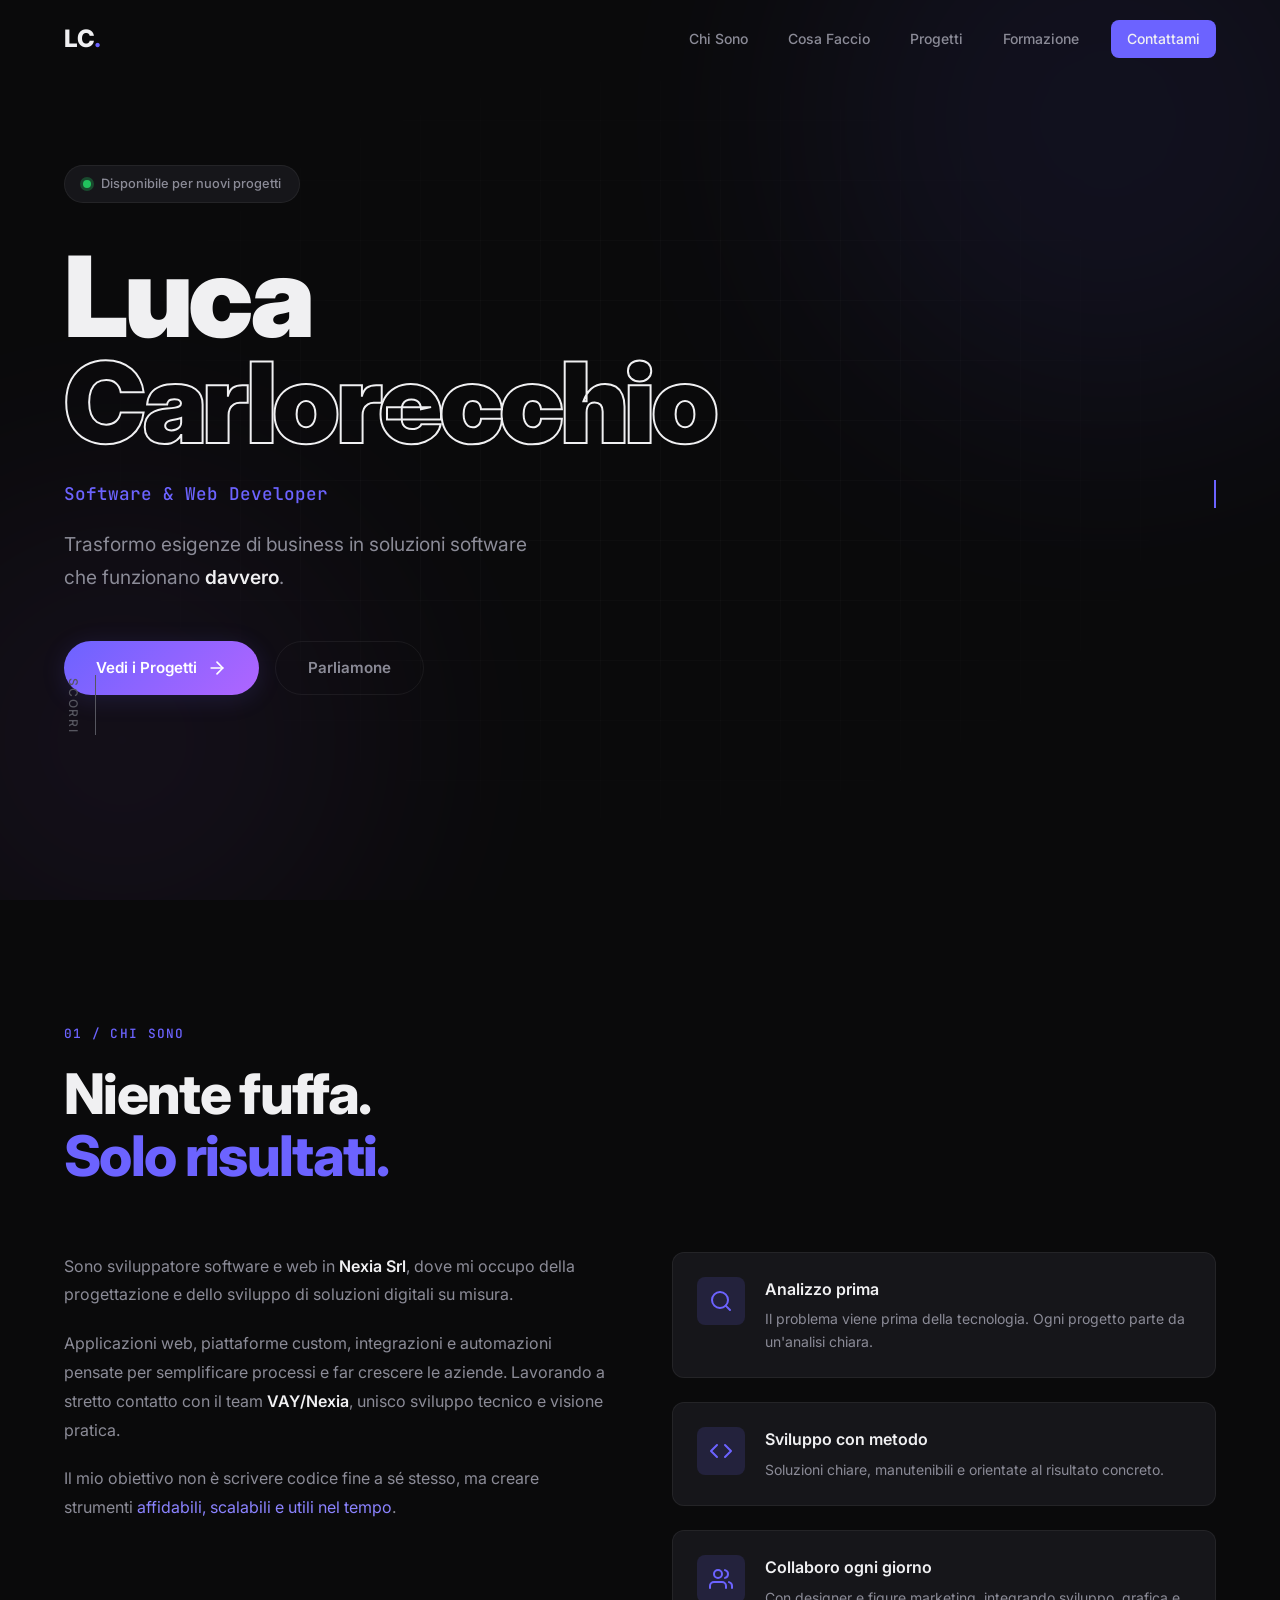
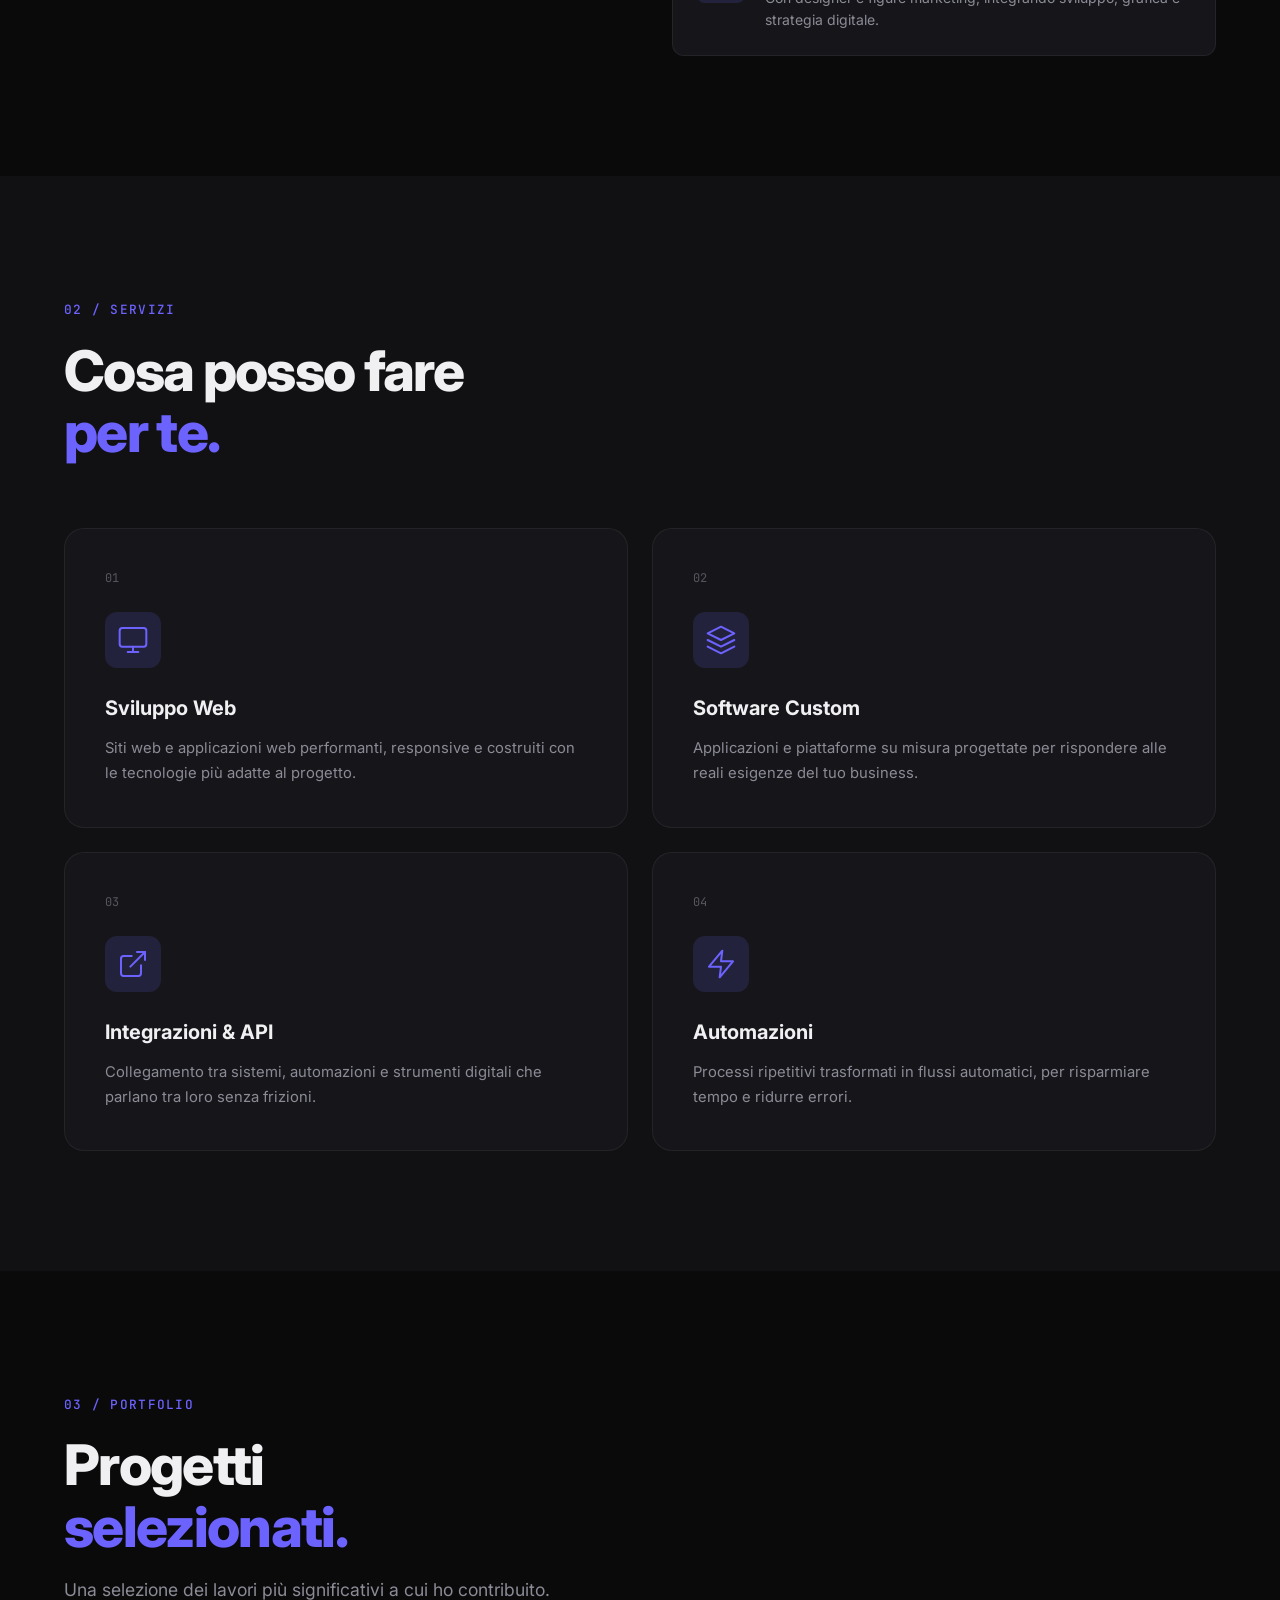
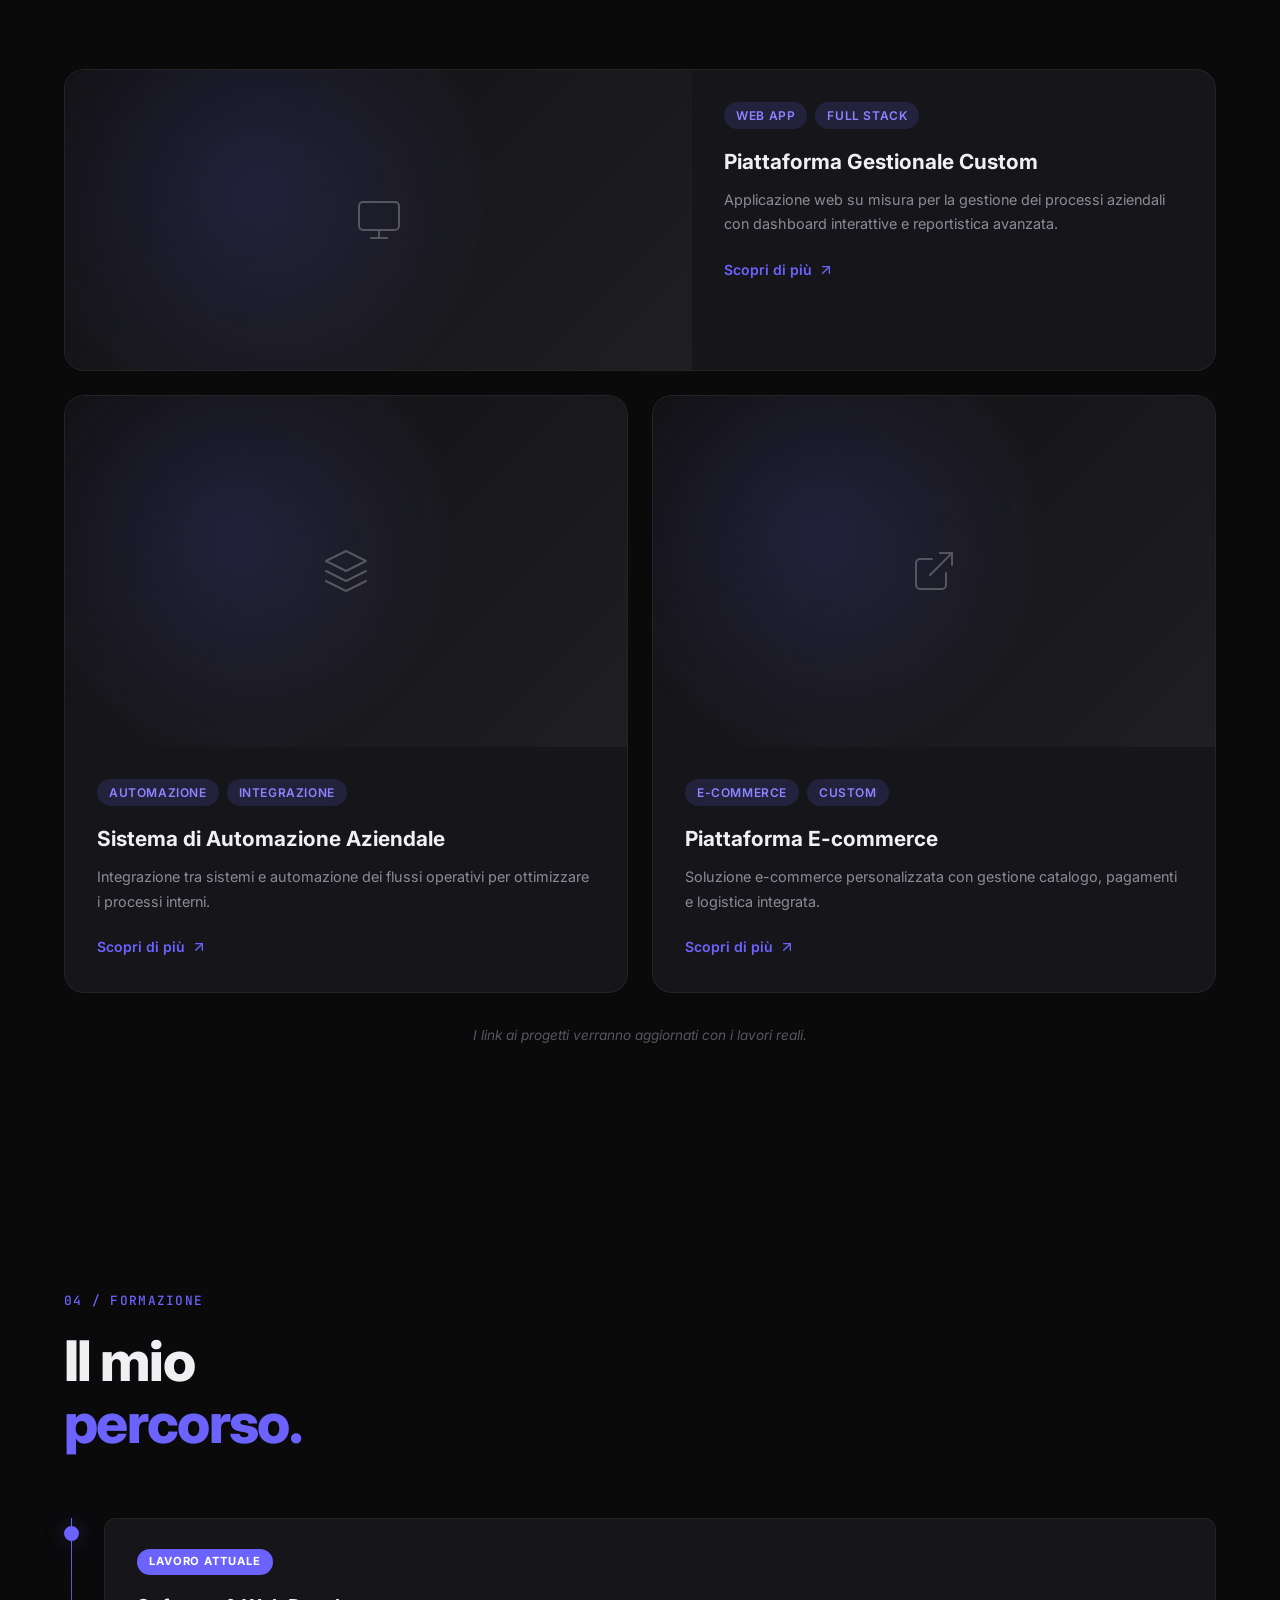
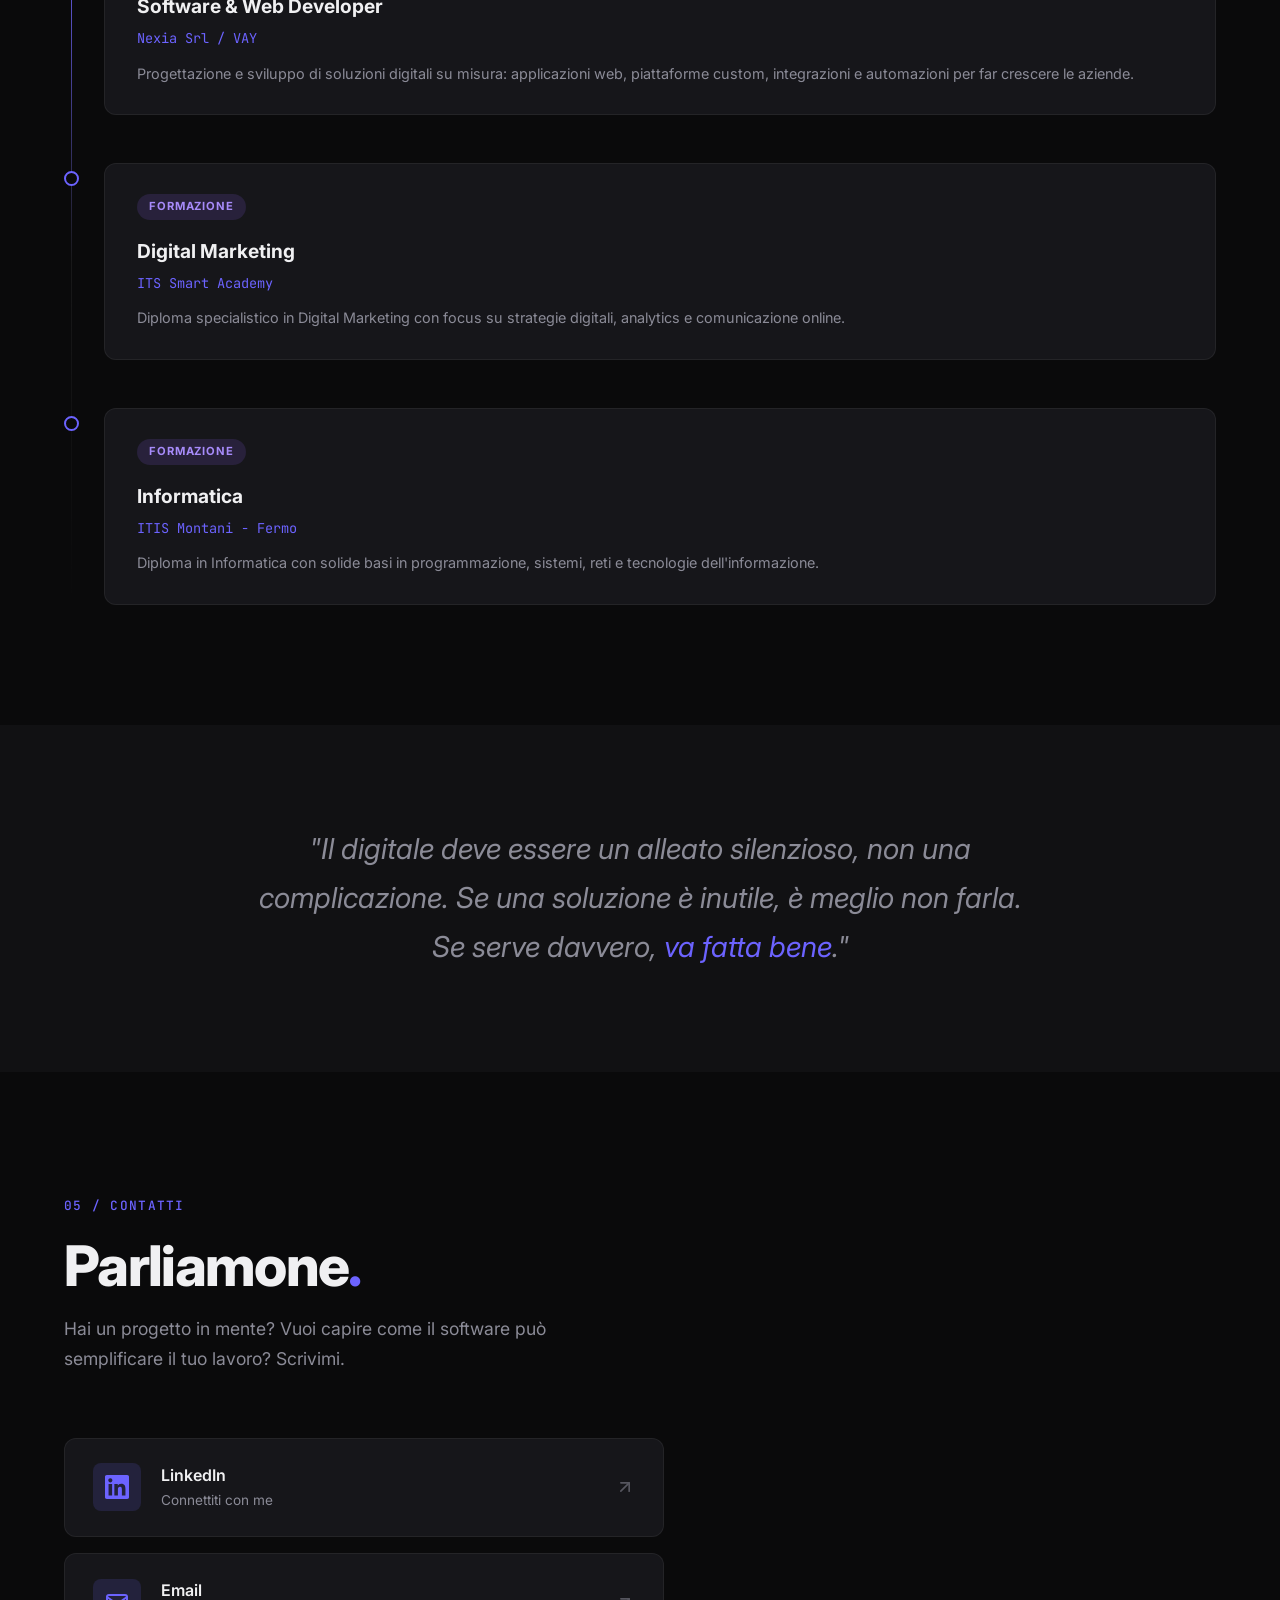
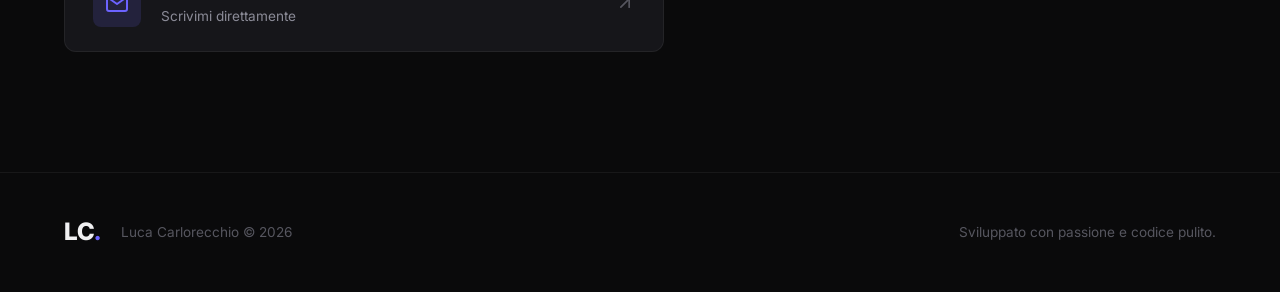
==== index.html @ b10297db "feat: create portfolio website for Luca Carlorecchio Modern dark theme portfolio with hero, about, s" ====
<!DOCTYPE html>
<html lang="it">
<head>
    <meta charset="UTF-8">
    <meta name="viewport" content="width=device-width, initial-scale=1.0">
    <title>Luca Carlorecchio | Software & Web Developer</title>
    <meta name="description" content="Luca Carlorecchio - Sviluppatore Software e Web. Trasformo esigenze di business in soluzioni software che funzionano davvero.">
    <link rel="preconnect" href="https://fonts.googleapis.com">
    <link rel="preconnect" href="https://fonts.gstatic.com" crossorigin>
    <link href="https://fonts.googleapis.com/css2?family=Inter:wght@300;400;500;600;700;800;900&family=JetBrains+Mono:wght@400;500;600&display=swap" rel="stylesheet">
    <link rel="stylesheet" href="style.css">
</head>
<body>
    <!-- Navigation -->
    <nav class="nav" id="nav">
        <div class="nav-container">
            <a href="#hero" class="nav-logo">LC<span class="accent">.</span></a>
            <button class="nav-toggle" id="navToggle" aria-label="Toggle menu">
                <span></span>
                <span></span>
                <span></span>
            </button>
            <ul class="nav-menu" id="navMenu">
                <li><a href="#about" class="nav-link">Chi Sono</a></li>
                <li><a href="#services" class="nav-link">Cosa Faccio</a></li>
                <li><a href="#projects" class="nav-link">Progetti</a></li>
                <li><a href="#education" class="nav-link">Formazione</a></li>
                <li><a href="#contact" class="nav-link nav-link--cta">Contattami</a></li>
            </ul>
        </div>
    </nav>

    <!-- Hero Section -->
    <section class="hero" id="hero">
        <div class="hero-bg">
            <div class="hero-grid"></div>
            <div class="hero-glow hero-glow--1"></div>
            <div class="hero-glow hero-glow--2"></div>
        </div>
        <div class="container hero-content">
            <div class="hero-badge" data-animate="fade-up">
                <span class="pulse-dot"></span>
                Disponibile per nuovi progetti
            </div>
            <h1 class="hero-title" data-animate="fade-up" data-delay="100">
                Luca<br>
                <span class="hero-title--outline">Carlorecchio</span>
            </h1>
            <p class="hero-subtitle" data-animate="fade-up" data-delay="200">
                Software & Web Developer
            </p>
            <p class="hero-description" data-animate="fade-up" data-delay="300">
                Trasformo esigenze di business in soluzioni software<br class="hide-mobile"> che funzionano <em>davvero</em>.
            </p>
            <div class="hero-actions" data-animate="fade-up" data-delay="400">
                <a href="#projects" class="btn btn--primary">
                    <span>Vedi i Progetti</span>
                    <svg width="20" height="20" viewBox="0 0 24 24" fill="none" stroke="currentColor" stroke-width="2" stroke-linecap="round" stroke-linejoin="round"><line x1="5" y1="12" x2="19" y2="12"></line><polyline points="12 5 19 12 12 19"></polyline></svg>
                </a>
                <a href="#contact" class="btn btn--ghost">Parliamone</a>
            </div>
            <div class="hero-scroll" data-animate="fade-up" data-delay="600">
                <a href="#about" class="scroll-indicator">
                    <span class="scroll-text">Scorri</span>
                    <div class="scroll-line"></div>
                </a>
            </div>
        </div>
    </section>

    <!-- About Section -->
    <section class="section about" id="about">
        <div class="container">
            <div class="section-header" data-animate="fade-up">
                <span class="section-tag">01 / Chi Sono</span>
                <h2 class="section-title">Niente fuffa.<br><span class="accent">Solo risultati.</span></h2>
            </div>
            <div class="about-grid">
                <div class="about-text" data-animate="fade-up" data-delay="100">
                    <p class="about-lead">
                        Sono sviluppatore software e web in <strong>Nexia Srl</strong>, dove mi occupo della progettazione e dello sviluppo di soluzioni digitali su misura.
                    </p>
                    <p>
                        Applicazioni web, piattaforme custom, integrazioni e automazioni pensate per semplificare processi e far crescere le aziende. Lavorando a stretto contatto con il team <strong>VAY/Nexia</strong>, unisco sviluppo tecnico e visione pratica.
                    </p>
                    <p>
                        Il mio obiettivo non è scrivere codice fine a sé stesso, ma creare strumenti <em>affidabili, scalabili e utili nel tempo</em>.
                    </p>
                </div>
                <div class="about-principles" data-animate="fade-up" data-delay="200">
                    <div class="principle">
                        <div class="principle-icon">
                            <svg width="24" height="24" viewBox="0 0 24 24" fill="none" stroke="currentColor" stroke-width="2" stroke-linecap="round" stroke-linejoin="round"><circle cx="11" cy="11" r="8"></circle><line x1="21" y1="21" x2="16.65" y2="16.65"></line></svg>
                        </div>
                        <div>
                            <h3>Analizzo prima</h3>
                            <p>Il problema viene prima della tecnologia. Ogni progetto parte da un'analisi chiara.</p>
                        </div>
                    </div>
                    <div class="principle">
                        <div class="principle-icon">
                            <svg width="24" height="24" viewBox="0 0 24 24" fill="none" stroke="currentColor" stroke-width="2" stroke-linecap="round" stroke-linejoin="round"><polyline points="16 18 22 12 16 6"></polyline><polyline points="8 6 2 12 8 18"></polyline></svg>
                        </div>
                        <div>
                            <h3>Sviluppo con metodo</h3>
                            <p>Soluzioni chiare, manutenibili e orientate al risultato concreto.</p>
                        </div>
                    </div>
                    <div class="principle">
                        <div class="principle-icon">
                            <svg width="24" height="24" viewBox="0 0 24 24" fill="none" stroke="currentColor" stroke-width="2" stroke-linecap="round" stroke-linejoin="round"><path d="M17 21v-2a4 4 0 0 0-4-4H5a4 4 0 0 0-4 4v2"></path><circle cx="9" cy="7" r="4"></circle><path d="M23 21v-2a4 4 0 0 0-3-3.87"></path><path d="M16 3.13a4 4 0 0 1 0 7.75"></path></svg>
                        </div>
                        <div>
                            <h3>Collaboro ogni giorno</h3>
                            <p>Con designer e figure marketing, integrando sviluppo, grafica e strategia digitale.</p>
                        </div>
                    </div>
                </div>
            </div>
        </div>
    </section>

    <!-- Services Section -->
    <section class="section services" id="services">
        <div class="container">
            <div class="section-header" data-animate="fade-up">
                <span class="section-tag">02 / Servizi</span>
                <h2 class="section-title">Cosa posso fare<br><span class="accent">per te.</span></h2>
            </div>
            <div class="services-grid">
                <div class="service-card" data-animate="fade-up" data-delay="0">
                    <div class="service-number">01</div>
                    <div class="service-icon">
                        <svg width="32" height="32" viewBox="0 0 24 24" fill="none" stroke="currentColor" stroke-width="1.5" stroke-linecap="round" stroke-linejoin="round"><rect x="2" y="3" width="20" height="14" rx="2" ry="2"></rect><line x1="8" y1="21" x2="16" y2="21"></line><line x1="12" y1="17" x2="12" y2="21"></line></svg>
                    </div>
                    <h3>Sviluppo Web</h3>
                    <p>Siti web e applicazioni web performanti, responsive e costruiti con le tecnologie più adatte al progetto.</p>
                </div>
                <div class="service-card" data-animate="fade-up" data-delay="100">
                    <div class="service-number">02</div>
                    <div class="service-icon">
                        <svg width="32" height="32" viewBox="0 0 24 24" fill="none" stroke="currentColor" stroke-width="1.5" stroke-linecap="round" stroke-linejoin="round"><path d="M12 2L2 7l10 5 10-5-10-5z"></path><path d="M2 17l10 5 10-5"></path><path d="M2 12l10 5 10-5"></path></svg>
                    </div>
                    <h3>Software Custom</h3>
                    <p>Applicazioni e piattaforme su misura progettate per rispondere alle reali esigenze del tuo business.</p>
                </div>
                <div class="service-card" data-animate="fade-up" data-delay="200">
                    <div class="service-number">03</div>
                    <div class="service-icon">
                        <svg width="32" height="32" viewBox="0 0 24 24" fill="none" stroke="currentColor" stroke-width="1.5" stroke-linecap="round" stroke-linejoin="round"><path d="M18 13v6a2 2 0 0 1-2 2H5a2 2 0 0 1-2-2V8a2 2 0 0 1 2-2h6"></path><polyline points="15 3 21 3 21 9"></polyline><line x1="10" y1="14" x2="21" y2="3"></line></svg>
                    </div>
                    <h3>Integrazioni & API</h3>
                    <p>Collegamento tra sistemi, automazioni e strumenti digitali che parlano tra loro senza frizioni.</p>
                </div>
                <div class="service-card" data-animate="fade-up" data-delay="300">
                    <div class="service-number">04</div>
                    <div class="service-icon">
                        <svg width="32" height="32" viewBox="0 0 24 24" fill="none" stroke="currentColor" stroke-width="1.5" stroke-linecap="round" stroke-linejoin="round"><path d="M13 2L3 14h9l-1 8 10-12h-9l1-8z"></path></svg>
                    </div>
                    <h3>Automazioni</h3>
                    <p>Processi ripetitivi trasformati in flussi automatici, per risparmiare tempo e ridurre errori.</p>
                </div>
            </div>
        </div>
    </section>

    <!-- Projects Section -->
    <section class="section projects" id="projects">
        <div class="container">
            <div class="section-header" data-animate="fade-up">
                <span class="section-tag">03 / Portfolio</span>
                <h2 class="section-title">Progetti<br><span class="accent">selezionati.</span></h2>
                <p class="section-desc">Una selezione dei lavori più significativi a cui ho contribuito.</p>
            </div>
            <div class="projects-grid">
                <a href="#" class="project-card project-card--featured" data-animate="fade-up" data-delay="0">
                    <div class="project-image">
                        <div class="project-placeholder">
                            <svg width="48" height="48" viewBox="0 0 24 24" fill="none" stroke="currentColor" stroke-width="1" stroke-linecap="round" stroke-linejoin="round"><rect x="2" y="3" width="20" height="14" rx="2" ry="2"></rect><line x1="8" y1="21" x2="16" y2="21"></line><line x1="12" y1="17" x2="12" y2="21"></line></svg>
                        </div>
                    </div>
                    <div class="project-info">
                        <div class="project-tags">
                            <span>Web App</span>
                            <span>Full Stack</span>
                        </div>
                        <h3>Piattaforma Gestionale Custom</h3>
                        <p>Applicazione web su misura per la gestione dei processi aziendali con dashboard interattive e reportistica avanzata.</p>
                        <span class="project-link">
                            Scopri di più
                            <svg width="16" height="16" viewBox="0 0 24 24" fill="none" stroke="currentColor" stroke-width="2" stroke-linecap="round" stroke-linejoin="round"><line x1="7" y1="17" x2="17" y2="7"></line><polyline points="7 7 17 7 17 17"></polyline></svg>
                        </span>
                    </div>
                </a>
                <a href="#" class="project-card" data-animate="fade-up" data-delay="100">
                    <div class="project-image">
                        <div class="project-placeholder">
                            <svg width="48" height="48" viewBox="0 0 24 24" fill="none" stroke="currentColor" stroke-width="1" stroke-linecap="round" stroke-linejoin="round"><path d="M12 2L2 7l10 5 10-5-10-5z"></path><path d="M2 17l10 5 10-5"></path><path d="M2 12l10 5 10-5"></path></svg>
                        </div>
                    </div>
                    <div class="project-info">
                        <div class="project-tags">
                            <span>Automazione</span>
                            <span>Integrazione</span>
                        </div>
                        <h3>Sistema di Automazione Aziendale</h3>
                        <p>Integrazione tra sistemi e automazione dei flussi operativi per ottimizzare i processi interni.</p>
                        <span class="project-link">
                            Scopri di più
                            <svg width="16" height="16" viewBox="0 0 24 24" fill="none" stroke="currentColor" stroke-width="2" stroke-linecap="round" stroke-linejoin="round"><line x1="7" y1="17" x2="17" y2="7"></line><polyline points="7 7 17 7 17 17"></polyline></svg>
                        </span>
                    </div>
                </a>
                <a href="#" class="project-card" data-animate="fade-up" data-delay="200">
                    <div class="project-image">
                        <div class="project-placeholder">
                            <svg width="48" height="48" viewBox="0 0 24 24" fill="none" stroke="currentColor" stroke-width="1" stroke-linecap="round" stroke-linejoin="round"><path d="M18 13v6a2 2 0 0 1-2 2H5a2 2 0 0 1-2-2V8a2 2 0 0 1 2-2h6"></path><polyline points="15 3 21 3 21 9"></polyline><line x1="10" y1="14" x2="21" y2="3"></line></svg>
                        </div>
                    </div>
                    <div class="project-info">
                        <div class="project-tags">
                            <span>E-commerce</span>
                            <span>Custom</span>
                        </div>
                        <h3>Piattaforma E-commerce</h3>
                        <p>Soluzione e-commerce personalizzata con gestione catalogo, pagamenti e logistica integrata.</p>
                        <span class="project-link">
                            Scopri di più
                            <svg width="16" height="16" viewBox="0 0 24 24" fill="none" stroke="currentColor" stroke-width="2" stroke-linecap="round" stroke-linejoin="round"><line x1="7" y1="17" x2="17" y2="7"></line><polyline points="7 7 17 7 17 17"></polyline></svg>
                        </span>
                    </div>
                </a>
            </div>
            <p class="projects-note" data-animate="fade-up">
                I link ai progetti verranno aggiornati con i lavori reali.
            </p>
        </div>
    </section>

    <!-- Education Section -->
    <section class="section education" id="education">
        <div class="container">
            <div class="section-header" data-animate="fade-up">
                <span class="section-tag">04 / Formazione</span>
                <h2 class="section-title">Il mio<br><span class="accent">percorso.</span></h2>
            </div>
            <div class="timeline">
                <div class="timeline-item" data-animate="fade-up" data-delay="0">
                    <div class="timeline-marker"></div>
                    <div class="timeline-content">
                        <span class="timeline-badge">Lavoro attuale</span>
                        <h3>Software & Web Developer</h3>
                        <span class="timeline-company">Nexia Srl / VAY</span>
                        <p>Progettazione e sviluppo di soluzioni digitali su misura: applicazioni web, piattaforme custom, integrazioni e automazioni per far crescere le aziende.</p>
                    </div>
                </div>
                <div class="timeline-item" data-animate="fade-up" data-delay="100">
                    <div class="timeline-marker"></div>
                    <div class="timeline-content">
                        <span class="timeline-badge badge--edu">Formazione</span>
                        <h3>Digital Marketing</h3>
                        <span class="timeline-company">ITS Smart Academy</span>
                        <p>Diploma specialistico in Digital Marketing con focus su strategie digitali, analytics e comunicazione online.</p>
                    </div>
                </div>
                <div class="timeline-item" data-animate="fade-up" data-delay="200">
                    <div class="timeline-marker"></div>
                    <div class="timeline-content">
                        <span class="timeline-badge badge--edu">Formazione</span>
                        <h3>Informatica</h3>
                        <span class="timeline-company">ITIS Montani - Fermo</span>
                        <p>Diploma in Informatica con solide basi in programmazione, sistemi, reti e tecnologie dell'informazione.</p>
                    </div>
                </div>
            </div>
        </div>
    </section>

    <!-- Philosophy Quote -->
    <section class="section quote-section">
        <div class="container">
            <blockquote class="big-quote" data-animate="fade-up">
                <p>"Il digitale deve essere un alleato silenzioso, non una complicazione. Se una soluzione è inutile, è meglio non farla. Se serve davvero, <span class="accent">va fatta bene</span>."</p>
            </blockquote>
        </div>
    </section>

    <!-- Contact Section -->
    <section class="section contact" id="contact">
        <div class="container">
            <div class="section-header" data-animate="fade-up">
                <span class="section-tag">05 / Contatti</span>
                <h2 class="section-title">Parliamone<span class="accent">.</span></h2>
                <p class="section-desc">Hai un progetto in mente? Vuoi capire come il software può semplificare il tuo lavoro? Scrivimi.</p>
            </div>
            <div class="contact-grid">
                <div class="contact-links" data-animate="fade-up" data-delay="100">
                    <a href="https://www.linkedin.com/in/luca-carlorecchio-034403368/" target="_blank" rel="noopener" class="contact-card">
                        <div class="contact-card-icon">
                            <svg width="24" height="24" viewBox="0 0 24 24" fill="currentColor"><path d="M20.447 20.452h-3.554v-5.569c0-1.328-.027-3.037-1.852-3.037-1.853 0-2.136 1.445-2.136 2.939v5.667H9.351V9h3.414v1.561h.046c.477-.9 1.637-1.85 3.37-1.85 3.601 0 4.267 2.37 4.267 5.455v6.286zM5.337 7.433c-1.144 0-2.063-.926-2.063-2.065 0-1.138.92-2.063 2.063-2.063 1.14 0 2.064.925 2.064 2.063 0 1.139-.925 2.065-2.064 2.065zm1.782 13.019H3.555V9h3.564v11.452zM22.225 0H1.771C.792 0 0 .774 0 1.729v20.542C0 23.227.792 24 1.771 24h20.451C23.2 24 24 23.227 24 22.271V1.729C24 .774 23.2 0 22.222 0h.003z"/></svg>
                        </div>
                        <div>
                            <h3>LinkedIn</h3>
                            <p>Connettiti con me</p>
                        </div>
                        <svg class="contact-arrow" width="20" height="20" viewBox="0 0 24 24" fill="none" stroke="currentColor" stroke-width="2" stroke-linecap="round" stroke-linejoin="round"><line x1="7" y1="17" x2="17" y2="7"></line><polyline points="7 7 17 7 17 17"></polyline></svg>
                    </a>
                    <a href="mailto:info@lucacarlorecchio.dev" class="contact-card">
                        <div class="contact-card-icon">
                            <svg width="24" height="24" viewBox="0 0 24 24" fill="none" stroke="currentColor" stroke-width="2" stroke-linecap="round" stroke-linejoin="round"><path d="M4 4h16c1.1 0 2 .9 2 2v12c0 1.1-.9 2-2 2H4c-1.1 0-2-.9-2-2V6c0-1.1.9-2 2-2z"></path><polyline points="22,6 12,13 2,6"></polyline></svg>
                        </div>
                        <div>
                            <h3>Email</h3>
                            <p>Scrivimi direttamente</p>
                        </div>
                        <svg class="contact-arrow" width="20" height="20" viewBox="0 0 24 24" fill="none" stroke="currentColor" stroke-width="2" stroke-linecap="round" stroke-linejoin="round"><line x1="7" y1="17" x2="17" y2="7"></line><polyline points="7 7 17 7 17 17"></polyline></svg>
                    </a>
                </div>
            </div>
        </div>
    </section>

    <!-- Footer -->
    <footer class="footer">
        <div class="container footer-content">
            <div class="footer-left">
                <span class="nav-logo">LC<span class="accent">.</span></span>
                <p>Luca Carlorecchio &copy; 2026</p>
            </div>
            <div class="footer-right">
                <p>Sviluppato con passione e codice pulito.</p>
            </div>
        </div>
    </footer>

    <script src="script.js"></script>
</body>
</html>
---- style.css ----
/* ============================================
   LUCA CARLORECCHIO - PORTFOLIO
   Modern Dark Theme
   ============================================ */

/* === Reset & Base === */
*, *::before, *::after {
    margin: 0;
    padding: 0;
    box-sizing: border-box;
}

:root {
    --bg: #0a0a0b;
    --bg-elevated: #111113;
    --bg-card: #16161a;
    --bg-card-hover: #1c1c21;
    --surface: #1e1e23;
    --border: rgba(255, 255, 255, 0.06);
    --border-hover: rgba(255, 255, 255, 0.12);

    --text-primary: #f0f0f2;
    --text-secondary: #8b8b97;
    --text-tertiary: #56565f;

    --accent: #6c63ff;
    --accent-light: #8b83ff;
    --accent-dark: #5046e5;
    --accent-glow: rgba(108, 99, 255, 0.15);
    --accent-glow-strong: rgba(108, 99, 255, 0.3);

    --gradient-accent: linear-gradient(135deg, #6c63ff 0%, #b065ff 100%);

    --font-primary: 'Inter', -apple-system, BlinkMacSystemFont, sans-serif;
    --font-mono: 'JetBrains Mono', monospace;

    --radius-sm: 8px;
    --radius-md: 12px;
    --radius-lg: 20px;
    --radius-xl: 28px;

    --transition: 0.3s cubic-bezier(0.4, 0, 0.2, 1);
    --transition-slow: 0.6s cubic-bezier(0.4, 0, 0.2, 1);
}

html {
    scroll-behavior: smooth;
    -webkit-font-smoothing: antialiased;
    -moz-osx-font-smoothing: grayscale;
}

body {
    font-family: var(--font-primary);
    background: var(--bg);
    color: var(--text-primary);
    line-height: 1.6;
    overflow-x: hidden;
}

a {
    text-decoration: none;
    color: inherit;
}

img {
    max-width: 100%;
    display: block;
}

.container {
    width: 100%;
    max-width: 1200px;
    margin: 0 auto;
    padding: 0 24px;
}

.accent {
    color: var(--accent);
}

.hide-mobile {
    display: inline;
}

/* === Navigation === */
.nav {
    position: fixed;
    top: 0;
    left: 0;
    right: 0;
    z-index: 1000;
    padding: 20px 0;
    transition: var(--transition);
    backdrop-filter: blur(0px);
}

.nav.scrolled {
    padding: 12px 0;
    background: rgba(10, 10, 11, 0.85);
    backdrop-filter: blur(20px);
    border-bottom: 1px solid var(--border);
}

.nav-container {
    max-width: 1200px;
    margin: 0 auto;
    padding: 0 24px;
    display: flex;
    align-items: center;
    justify-content: space-between;
}

.nav-logo {
    font-size: 1.5rem;
    font-weight: 800;
    letter-spacing: -0.02em;
    transition: var(--transition);
}

.nav-logo:hover {
    opacity: 0.8;
}

.nav-menu {
    display: flex;
    align-items: center;
    gap: 8px;
    list-style: none;
}

.nav-link {
    display: inline-block;
    padding: 8px 16px;
    font-size: 0.875rem;
    font-weight: 500;
    color: var(--text-secondary);
    border-radius: var(--radius-sm);
    transition: var(--transition);
}

.nav-link:hover {
    color: var(--text-primary);
    background: rgba(255, 255, 255, 0.05);
}

.nav-link--cta {
    color: var(--text-primary);
    background: var(--accent);
    margin-left: 8px;
}

.nav-link--cta:hover {
    background: var(--accent-light);
    color: #fff;
}

.nav-toggle {
    display: none;
    flex-direction: column;
    gap: 5px;
    background: none;
    border: none;
    cursor: pointer;
    padding: 4px;
    z-index: 1001;
}

.nav-toggle span {
    display: block;
    width: 24px;
    height: 2px;
    background: var(--text-primary);
    border-radius: 2px;
    transition: var(--transition);
}

/* === Hero === */
.hero {
    position: relative;
    min-height: 100vh;
    display: flex;
    align-items: center;
    padding: 120px 0 80px;
    overflow: hidden;
}

.hero-bg {
    position: absolute;
    inset: 0;
    pointer-events: none;
}

.hero-grid {
    position: absolute;
    inset: 0;
    background-image:
        linear-gradient(rgba(255, 255, 255, 0.02) 1px, transparent 1px),
        linear-gradient(90deg, rgba(255, 255, 255, 0.02) 1px, transparent 1px);
    background-size: 60px 60px;
    mask-image: radial-gradient(ellipse at center, black 30%, transparent 70%);
    -webkit-mask-image: radial-gradient(ellipse at center, black 30%, transparent 70%);
}

.hero-glow {
    position: absolute;
    border-radius: 50%;
    filter: blur(120px);
    opacity: 0.4;
}

.hero-glow--1 {
    top: -20%;
    right: -10%;
    width: 600px;
    height: 600px;
    background: var(--accent);
    opacity: 0.08;
}

.hero-glow--2 {
    bottom: -10%;
    left: -10%;
    width: 500px;
    height: 500px;
    background: #b065ff;
    opacity: 0.06;
}

.hero-content {
    position: relative;
    z-index: 1;
}

.hero-badge {
    display: inline-flex;
    align-items: center;
    gap: 10px;
    padding: 8px 18px;
    background: var(--bg-card);
    border: 1px solid var(--border);
    border-radius: 100px;
    font-size: 0.8rem;
    font-weight: 500;
    color: var(--text-secondary);
    margin-bottom: 40px;
}

.pulse-dot {
    width: 8px;
    height: 8px;
    border-radius: 50%;
    background: #22c55e;
    position: relative;
}

.pulse-dot::after {
    content: '';
    position: absolute;
    inset: -3px;
    border-radius: 50%;
    background: rgba(34, 197, 94, 0.3);
    animation: pulse 2s ease-in-out infinite;
}

@keyframes pulse {
    0%, 100% { transform: scale(1); opacity: 0.5; }
    50% { transform: scale(1.8); opacity: 0; }
}

.hero-title {
    font-size: clamp(3.5rem, 10vw, 7rem);
    font-weight: 900;
    line-height: 0.95;
    letter-spacing: -0.04em;
    margin-bottom: 24px;
}

.hero-title--outline {
    -webkit-text-stroke: 2px var(--text-primary);
    color: transparent;
    display: inline-block;
    transition: var(--transition-slow);
}

.hero-title--outline:hover {
    color: var(--text-primary);
    -webkit-text-stroke: 0px;
}

.hero-subtitle {
    font-family: var(--font-mono);
    font-size: 1.1rem;
    font-weight: 500;
    color: var(--accent);
    margin-bottom: 20px;
}

.hero-description {
    font-size: 1.2rem;
    color: var(--text-secondary);
    max-width: 540px;
    line-height: 1.7;
    margin-bottom: 48px;
}

.hero-description em {
    color: var(--text-primary);
    font-style: normal;
    font-weight: 600;
}

.hero-actions {
    display: flex;
    gap: 16px;
    flex-wrap: wrap;
    margin-bottom: 80px;
}

/* === Buttons === */
.btn {
    display: inline-flex;
    align-items: center;
    gap: 10px;
    padding: 14px 32px;
    font-family: var(--font-primary);
    font-size: 0.95rem;
    font-weight: 600;
    border-radius: var(--radius-xl);
    transition: var(--transition);
    cursor: pointer;
    border: none;
}

.btn--primary {
    background: var(--gradient-accent);
    color: #fff;
    box-shadow: 0 4px 24px var(--accent-glow);
}

.btn--primary:hover {
    transform: translateY(-2px);
    box-shadow: 0 8px 32px var(--accent-glow-strong);
}

.btn--primary svg {
    transition: var(--transition);
}

.btn--primary:hover svg {
    transform: translateX(4px);
}

.btn--ghost {
    background: transparent;
    color: var(--text-secondary);
    border: 1px solid var(--border);
}

.btn--ghost:hover {
    color: var(--text-primary);
    border-color: var(--border-hover);
    background: rgba(255, 255, 255, 0.03);
}

/* === Scroll Indicator === */
.hero-scroll {
    position: absolute;
    bottom: 40px;
    left: 24px;
}

.scroll-indicator {
    display: flex;
    align-items: center;
    gap: 12px;
    color: var(--text-tertiary);
    font-size: 0.75rem;
    font-weight: 500;
    text-transform: uppercase;
    letter-spacing: 0.15em;
    transition: var(--transition);
}

.scroll-indicator:hover {
    color: var(--text-secondary);
}

.scroll-text {
    writing-mode: vertical-rl;
}

.scroll-line {
    width: 1px;
    height: 60px;
    background: var(--text-tertiary);
    position: relative;
    overflow: hidden;
}

.scroll-line::after {
    content: '';
    position: absolute;
    top: -100%;
    left: 0;
    width: 100%;
    height: 40%;
    background: var(--accent);
    animation: scrollLine 2s ease-in-out infinite;
}

@keyframes scrollLine {
    0% { top: -40%; }
    100% { top: 100%; }
}

/* === Sections === */
.section {
    padding: 120px 0;
}

.section-header {
    margin-bottom: 64px;
}

.section-tag {
    display: inline-block;
    font-family: var(--font-mono);
    font-size: 0.8rem;
    font-weight: 500;
    color: var(--accent);
    letter-spacing: 0.1em;
    text-transform: uppercase;
    margin-bottom: 20px;
}

.section-title {
    font-size: clamp(2.2rem, 5vw, 3.5rem);
    font-weight: 800;
    line-height: 1.1;
    letter-spacing: -0.03em;
}

.section-desc {
    font-size: 1.1rem;
    color: var(--text-secondary);
    max-width: 500px;
    margin-top: 16px;
    line-height: 1.7;
}

/* === About === */
.about-grid {
    display: grid;
    grid-template-columns: 1fr 1fr;
    gap: 64px;
    align-items: start;
}

.about-text {
    display: flex;
    flex-direction: column;
    gap: 20px;
}

.about-lead {
    font-size: 1.2rem;
    line-height: 1.7;
    color: var(--text-primary);
}

.about-text p {
    font-size: 1rem;
    color: var(--text-secondary);
    line-height: 1.8;
}

.about-text strong {
    color: var(--text-primary);
    font-weight: 600;
}

.about-text em {
    color: var(--accent-light);
    font-style: normal;
}

.about-principles {
    display: flex;
    flex-direction: column;
    gap: 24px;
}

.principle {
    display: flex;
    gap: 20px;
    padding: 24px;
    background: var(--bg-card);
    border: 1px solid var(--border);
    border-radius: var(--radius-md);
    transition: var(--transition);
}

.principle:hover {
    border-color: var(--border-hover);
    background: var(--bg-card-hover);
    transform: translateX(4px);
}

.principle-icon {
    flex-shrink: 0;
    width: 48px;
    height: 48px;
    display: flex;
    align-items: center;
    justify-content: center;
    background: var(--accent-glow);
    border-radius: var(--radius-sm);
    color: var(--accent);
}

.principle h3 {
    font-size: 1rem;
    font-weight: 600;
    margin-bottom: 6px;
}

.principle p {
    font-size: 0.875rem;
    color: var(--text-secondary);
    line-height: 1.6;
}

/* === Services === */
.services {
    background: var(--bg-elevated);
}

.services-grid {
    display: grid;
    grid-template-columns: repeat(2, 1fr);
    gap: 24px;
}

.service-card {
    position: relative;
    padding: 40px;
    background: var(--bg-card);
    border: 1px solid var(--border);
    border-radius: var(--radius-lg);
    transition: var(--transition);
    overflow: hidden;
}

.service-card::before {
    content: '';
    position: absolute;
    top: 0;
    left: 0;
    right: 0;
    height: 2px;
    background: var(--gradient-accent);
    opacity: 0;
    transition: var(--transition);
}

.service-card:hover {
    border-color: var(--border-hover);
    transform: translateY(-4px);
    box-shadow: 0 20px 60px rgba(0, 0, 0, 0.3);
}

.service-card:hover::before {
    opacity: 1;
}

.service-number {
    font-family: var(--font-mono);
    font-size: 0.75rem;
    color: var(--text-tertiary);
    margin-bottom: 24px;
}

.service-icon {
    width: 56px;
    height: 56px;
    display: flex;
    align-items: center;
    justify-content: center;
    background: var(--accent-glow);
    border-radius: var(--radius-md);
    color: var(--accent);
    margin-bottom: 24px;
}

.service-card h3 {
    font-size: 1.25rem;
    font-weight: 700;
    margin-bottom: 12px;
}

.service-card p {
    font-size: 0.925rem;
    color: var(--text-secondary);
    line-height: 1.7;
}

/* === Projects === */
.projects-grid {
    display: grid;
    grid-template-columns: 1fr 1fr;
    gap: 24px;
}

.project-card {
    position: relative;
    display: block;
    border-radius: var(--radius-lg);
    overflow: hidden;
    border: 1px solid var(--border);
    background: var(--bg-card);
    transition: var(--transition);
}

.project-card:hover {
    border-color: var(--border-hover);
    transform: translateY(-4px);
    box-shadow: 0 20px 60px rgba(0, 0, 0, 0.3);
}

.project-card--featured {
    grid-column: 1 / -1;
    display: grid;
    grid-template-columns: 1.2fr 1fr;
}

.project-image {
    position: relative;
    aspect-ratio: 16/10;
    overflow: hidden;
    background: linear-gradient(135deg, var(--bg-elevated) 0%, var(--surface) 100%);
}

.project-card--featured .project-image {
    aspect-ratio: auto;
    min-height: 300px;
}

.project-placeholder {
    position: absolute;
    inset: 0;
    display: flex;
    align-items: center;
    justify-content: center;
    color: var(--text-tertiary);
    background:
        radial-gradient(circle at 30% 40%, var(--accent-glow) 0%, transparent 50%),
        linear-gradient(135deg, var(--bg-elevated) 0%, var(--surface) 100%);
}

.project-info {
    padding: 32px;
}

.project-tags {
    display: flex;
    gap: 8px;
    margin-bottom: 16px;
    flex-wrap: wrap;
}

.project-tags span {
    padding: 4px 12px;
    background: var(--accent-glow);
    color: var(--accent-light);
    font-size: 0.75rem;
    font-weight: 600;
    border-radius: 100px;
    text-transform: uppercase;
    letter-spacing: 0.05em;
}

.project-info h3 {
    font-size: 1.3rem;
    font-weight: 700;
    margin-bottom: 10px;
}

.project-info p {
    font-size: 0.9rem;
    color: var(--text-secondary);
    line-height: 1.7;
    margin-bottom: 20px;
}

.project-link {
    display: inline-flex;
    align-items: center;
    gap: 6px;
    font-size: 0.875rem;
    font-weight: 600;
    color: var(--accent);
    transition: var(--transition);
}

.project-card:hover .project-link {
    gap: 10px;
}

.projects-note {
    text-align: center;
    font-size: 0.85rem;
    color: var(--text-tertiary);
    font-style: italic;
    margin-top: 32px;
}

/* === Education / Timeline === */
.timeline {
    position: relative;
    padding-left: 40px;
}

.timeline::before {
    content: '';
    position: absolute;
    left: 7px;
    top: 0;
    bottom: 0;
    width: 1px;
    background: linear-gradient(to bottom, var(--accent), var(--border), transparent);
}

.timeline-item {
    position: relative;
    padding-bottom: 48px;
}

.timeline-item:last-child {
    padding-bottom: 0;
}

.timeline-marker {
    position: absolute;
    left: -40px;
    top: 8px;
    width: 15px;
    height: 15px;
    border-radius: 50%;
    background: var(--bg);
    border: 2px solid var(--accent);
    z-index: 1;
}

.timeline-item:first-child .timeline-marker {
    background: var(--accent);
    box-shadow: 0 0 20px var(--accent-glow-strong);
}

.timeline-content {
    padding: 28px 32px;
    background: var(--bg-card);
    border: 1px solid var(--border);
    border-radius: var(--radius-md);
    transition: var(--transition);
}

.timeline-content:hover {
    border-color: var(--border-hover);
    transform: translateX(4px);
}

.timeline-badge {
    display: inline-block;
    padding: 4px 12px;
    background: var(--accent);
    color: #fff;
    font-size: 0.7rem;
    font-weight: 700;
    border-radius: 100px;
    text-transform: uppercase;
    letter-spacing: 0.08em;
    margin-bottom: 16px;
}

.badge--edu {
    background: rgba(139, 92, 246, 0.15);
    color: #a78bfa;
}

.timeline-content h3 {
    font-size: 1.2rem;
    font-weight: 700;
    margin-bottom: 6px;
}

.timeline-company {
    display: block;
    font-family: var(--font-mono);
    font-size: 0.85rem;
    color: var(--accent);
    margin-bottom: 12px;
}

.timeline-content p {
    font-size: 0.9rem;
    color: var(--text-secondary);
    line-height: 1.7;
}

/* === Quote === */
.quote-section {
    padding: 100px 0;
    background: var(--bg-elevated);
}

.big-quote {
    max-width: 800px;
    margin: 0 auto;
    text-align: center;
}

.big-quote p {
    font-size: clamp(1.3rem, 3vw, 1.8rem);
    font-weight: 400;
    line-height: 1.7;
    color: var(--text-secondary);
    font-style: italic;
}

/* === Contact === */
.contact {
    background: var(--bg);
}

.contact-grid {
    max-width: 600px;
}

.contact-links {
    display: flex;
    flex-direction: column;
    gap: 16px;
}

.contact-card {
    display: flex;
    align-items: center;
    gap: 20px;
    padding: 24px 28px;
    background: var(--bg-card);
    border: 1px solid var(--border);
    border-radius: var(--radius-md);
    transition: var(--transition);
}

.contact-card:hover {
    border-color: var(--accent);
    background: var(--bg-card-hover);
    transform: translateX(8px);
}

.contact-card-icon {
    flex-shrink: 0;
    width: 48px;
    height: 48px;
    display: flex;
    align-items: center;
    justify-content: center;
    background: var(--accent-glow);
    border-radius: var(--radius-sm);
    color: var(--accent);
}

.contact-card h3 {
    font-size: 1rem;
    font-weight: 600;
    margin-bottom: 2px;
}

.contact-card p {
    font-size: 0.85rem;
    color: var(--text-secondary);
}

.contact-arrow {
    margin-left: auto;
    color: var(--text-tertiary);
    transition: var(--transition);
}

.contact-card:hover .contact-arrow {
    color: var(--accent);
    transform: translate(4px, -4px);
}

/* === Footer === */
.footer {
    padding: 40px 0;
    border-top: 1px solid var(--border);
}

.footer-content {
    display: flex;
    align-items: center;
    justify-content: space-between;
}

.footer-left {
    display: flex;
    align-items: center;
    gap: 20px;
}

.footer-left p,
.footer-right p {
    font-size: 0.85rem;
    color: var(--text-tertiary);
}

/* === Animations === */
[data-animate] {
    opacity: 0;
    transform: translateY(30px);
    transition: opacity 0.8s cubic-bezier(0.16, 1, 0.3, 1),
                transform 0.8s cubic-bezier(0.16, 1, 0.3, 1);
}

[data-animate].visible {
    opacity: 1;
    transform: translateY(0);
}

/* === Selection === */
::selection {
    background: var(--accent);
    color: #fff;
}

/* === Scrollbar === */
::-webkit-scrollbar {
    width: 6px;
}

::-webkit-scrollbar-track {
    background: var(--bg);
}

::-webkit-scrollbar-thumb {
    background: var(--text-tertiary);
    border-radius: 3px;
}

::-webkit-scrollbar-thumb:hover {
    background: var(--text-secondary);
}

/* === Responsive === */
@media (max-width: 1024px) {
    .about-grid {
        grid-template-columns: 1fr;
        gap: 48px;
    }

    .services-grid {
        gap: 16px;
    }
}

@media (max-width: 768px) {
    .container {
        padding: 0 20px;
    }

    .section {
        padding: 80px 0;
    }

    /* Mobile Nav */
    .nav-toggle {
        display: flex;
    }

    .nav-menu {
        position: fixed;
        top: 0;
        right: -100%;
        width: 280px;
        height: 100vh;
        flex-direction: column;
        justify-content: center;
        align-items: flex-start;
        gap: 8px;
        padding: 40px;
        background: var(--bg-elevated);
        border-left: 1px solid var(--border);
        transition: right var(--transition);
    }

    .nav-menu.open {
        right: 0;
    }

    .nav-link {
        font-size: 1.1rem;
        padding: 12px 16px;
    }

    .nav-link--cta {
        margin-left: 0;
        margin-top: 16px;
    }

    .nav-toggle.active span:nth-child(1) {
        transform: rotate(45deg) translate(5px, 5px);
    }

    .nav-toggle.active span:nth-child(2) {
        opacity: 0;
    }

    .nav-toggle.active span:nth-child(3) {
        transform: rotate(-45deg) translate(5px, -5px);
    }

    /* Hero Mobile */
    .hero {
        padding: 100px 0 60px;
        min-height: auto;
    }

    .hero-badge {
        margin-bottom: 28px;
    }

    .hero-description {
        font-size: 1.05rem;
    }

    .hero-actions {
        margin-bottom: 40px;
    }

    .hero-scroll {
        display: none;
    }

    .hide-mobile {
        display: none;
    }

    /* Services Mobile */
    .services-grid {
        grid-template-columns: 1fr;
    }

    .service-card {
        padding: 28px;
    }

    /* Projects Mobile */
    .projects-grid {
        grid-template-columns: 1fr;
    }

    .project-card--featured {
        grid-template-columns: 1fr;
    }

    .project-card--featured .project-image {
        min-height: 200px;
        aspect-ratio: 16/10;
    }

    /* Timeline Mobile */
    .timeline {
        padding-left: 32px;
    }

    /* Quote Mobile */
    .quote-section {
        padding: 60px 0;
    }

    /* Footer Mobile */
    .footer-content {
        flex-direction: column;
        gap: 16px;
        text-align: center;
    }

    .footer-left {
        flex-direction: column;
        gap: 8px;
    }
}

@media (max-width: 480px) {
    .hero-title {
        font-size: 2.8rem;
    }

    .hero-actions {
        flex-direction: column;
    }

    .btn {
        justify-content: center;
        width: 100%;
    }

    .section-title {
        font-size: 2rem;
    }

    .contact-card {
        padding: 20px;
    }
}
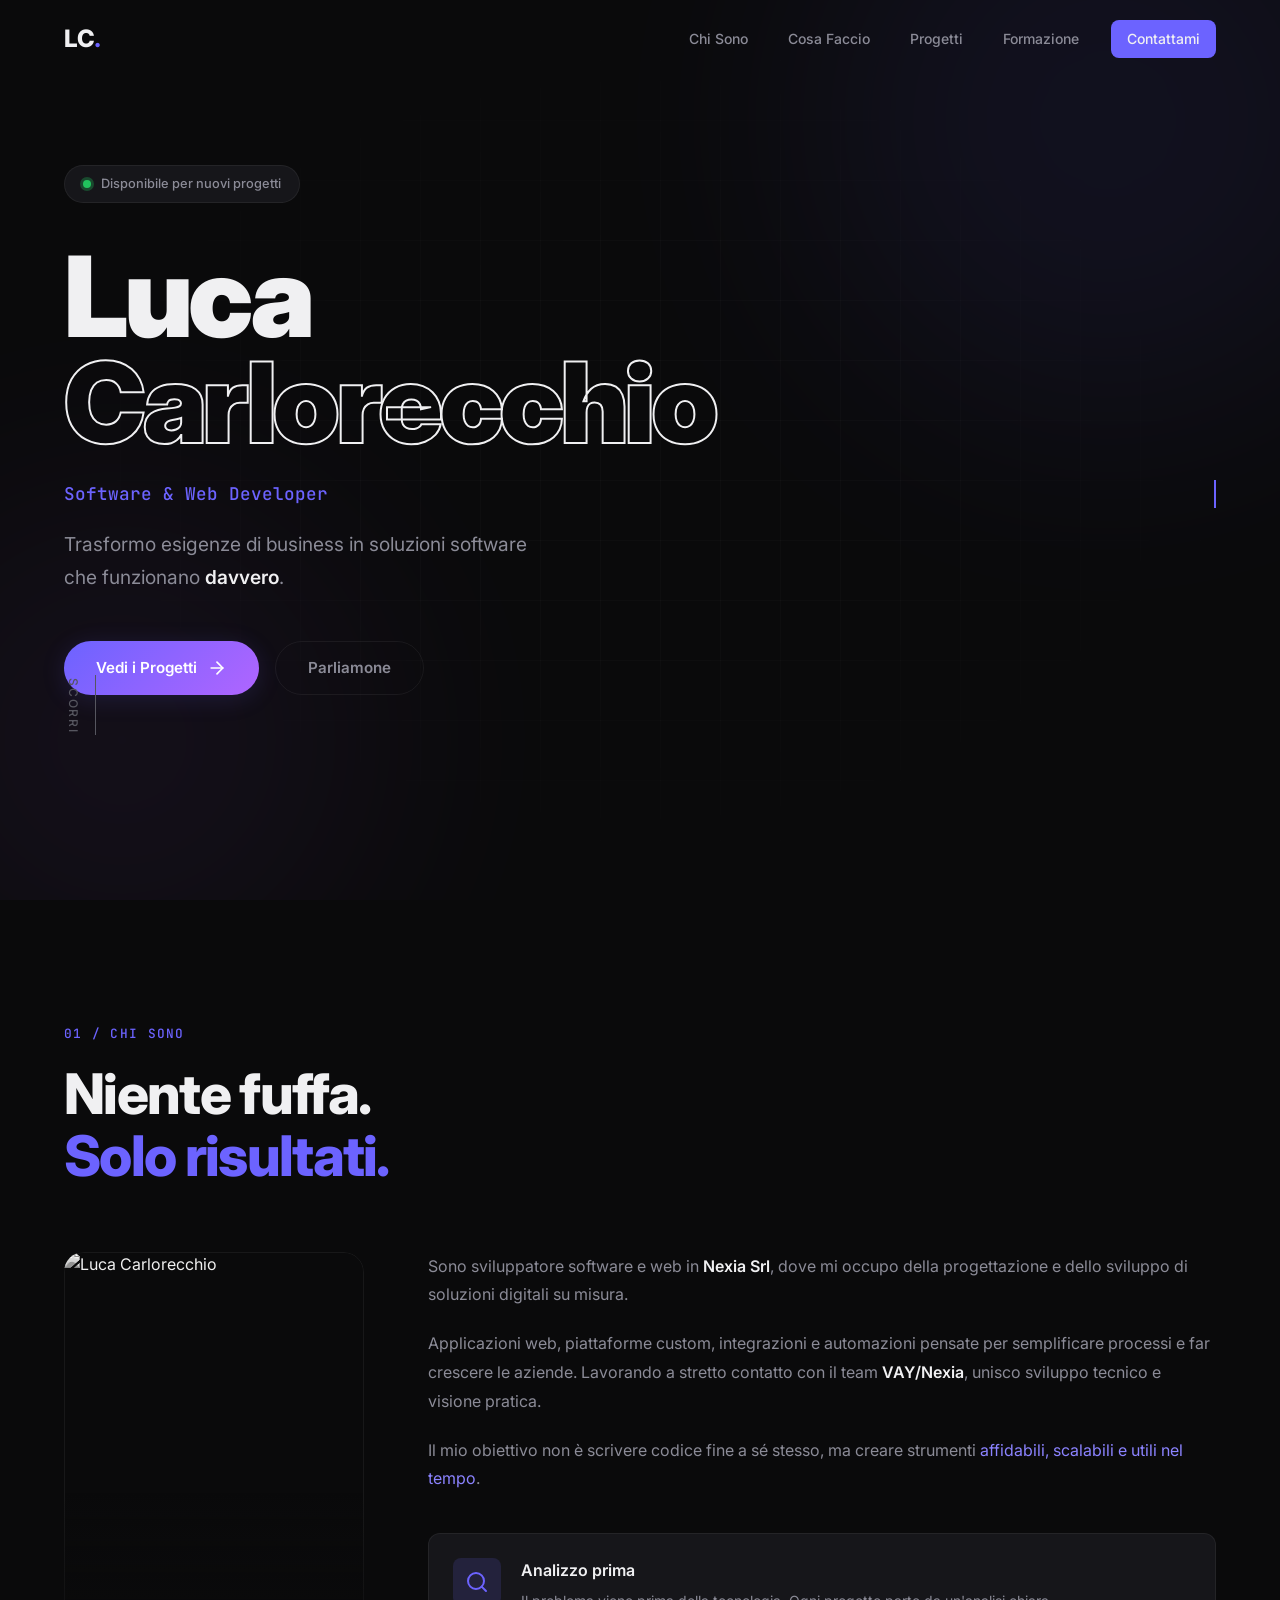
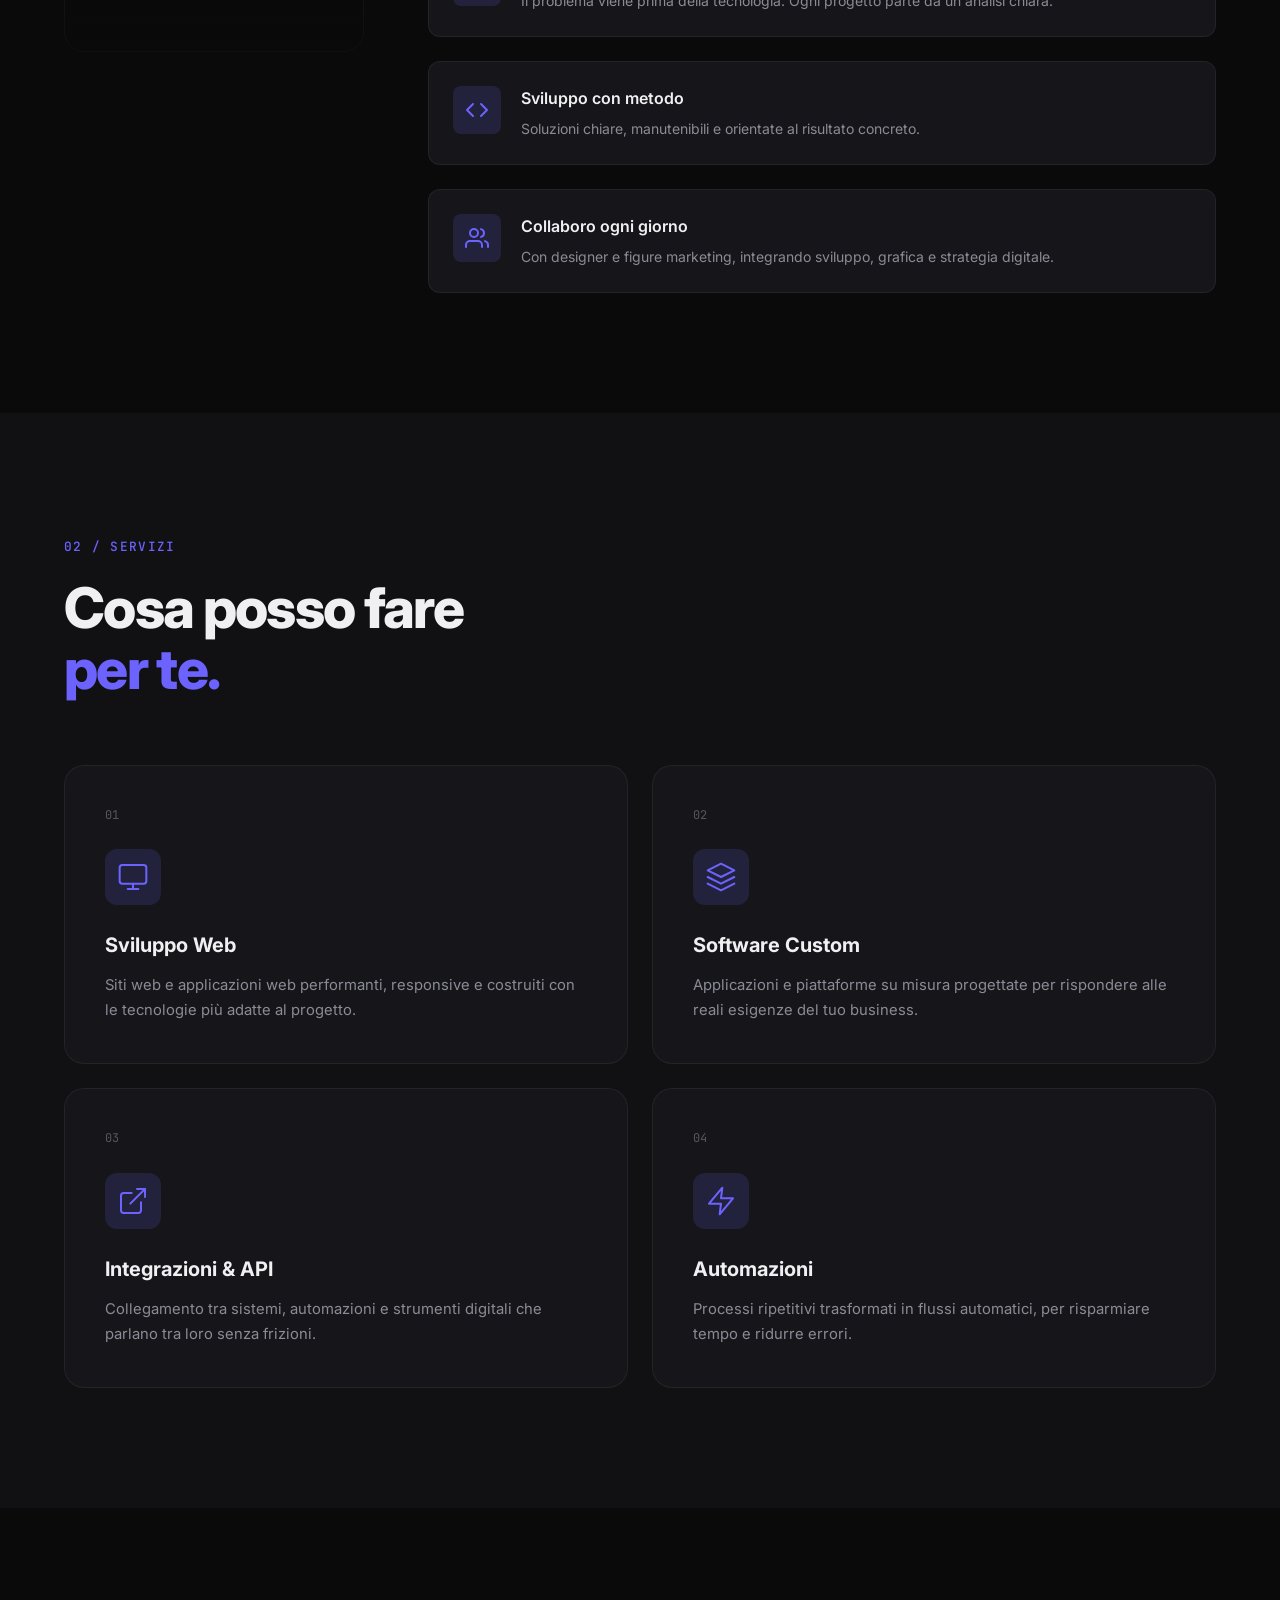
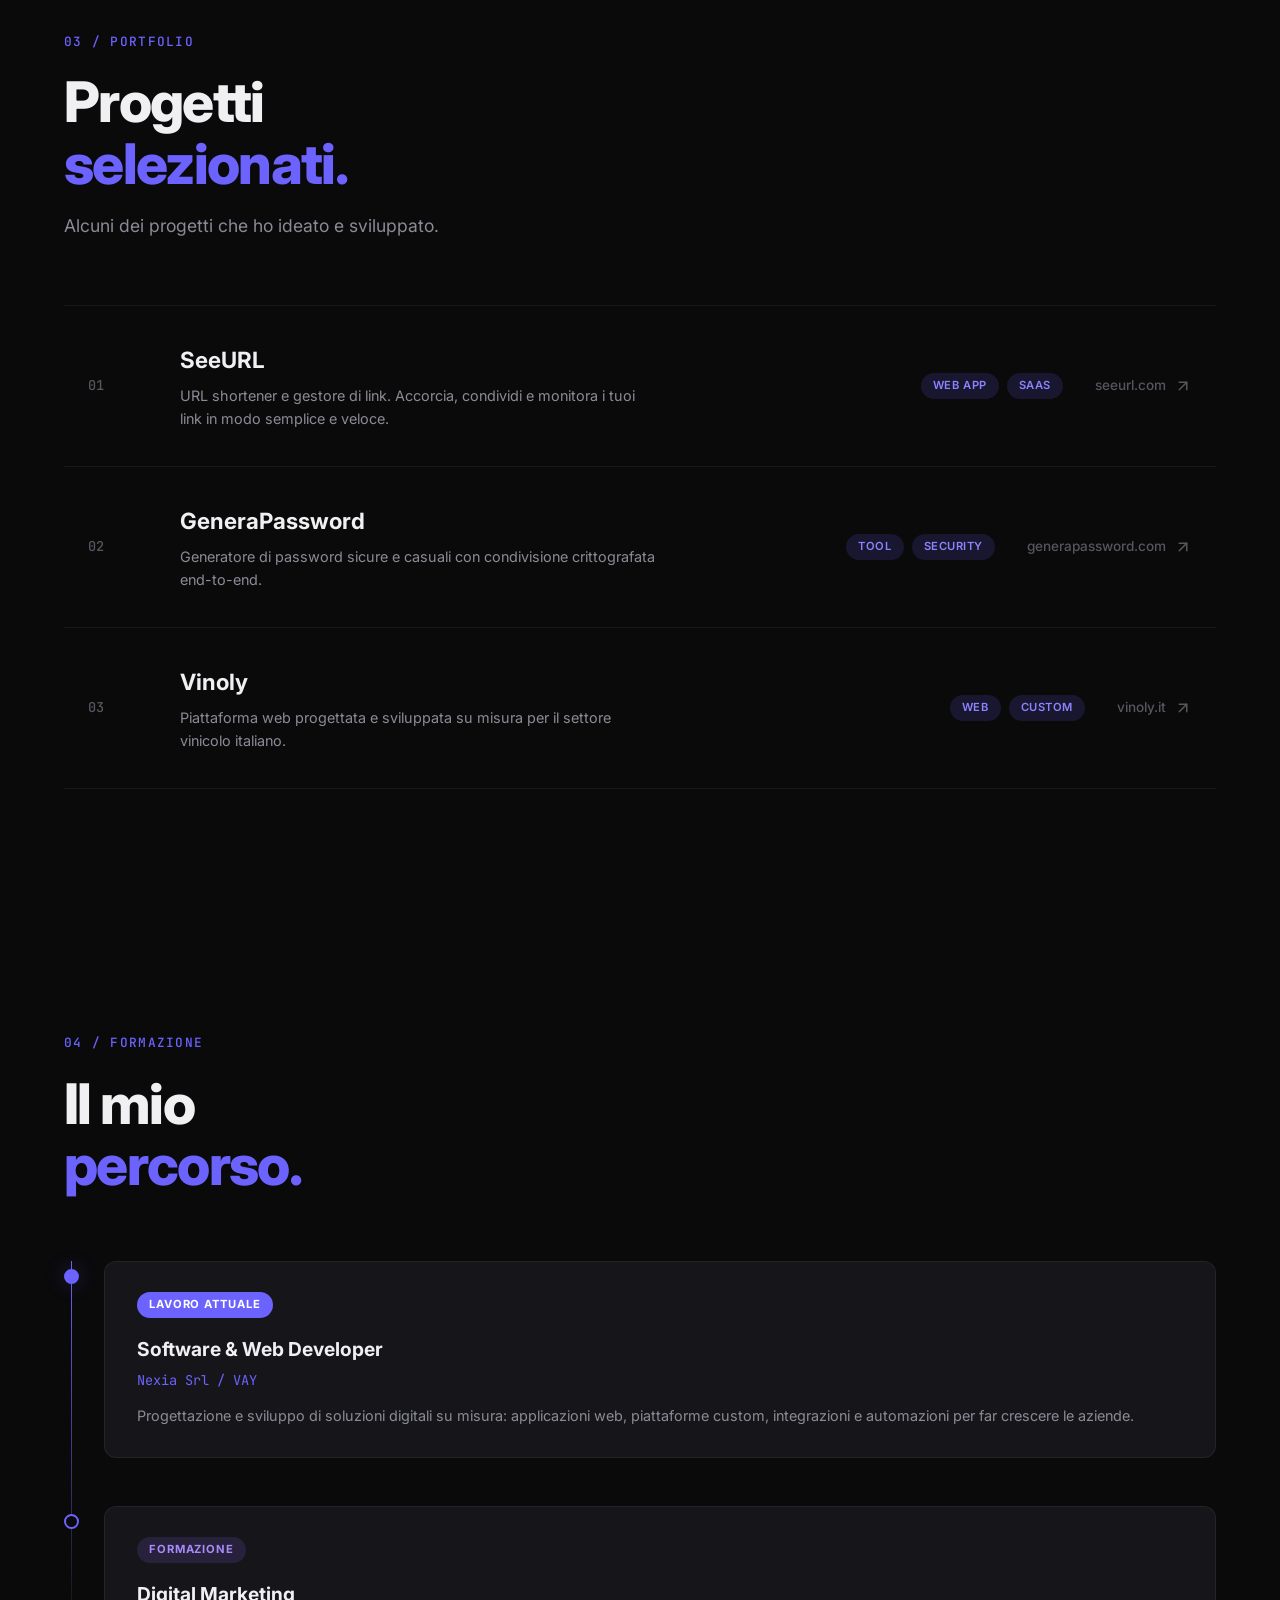
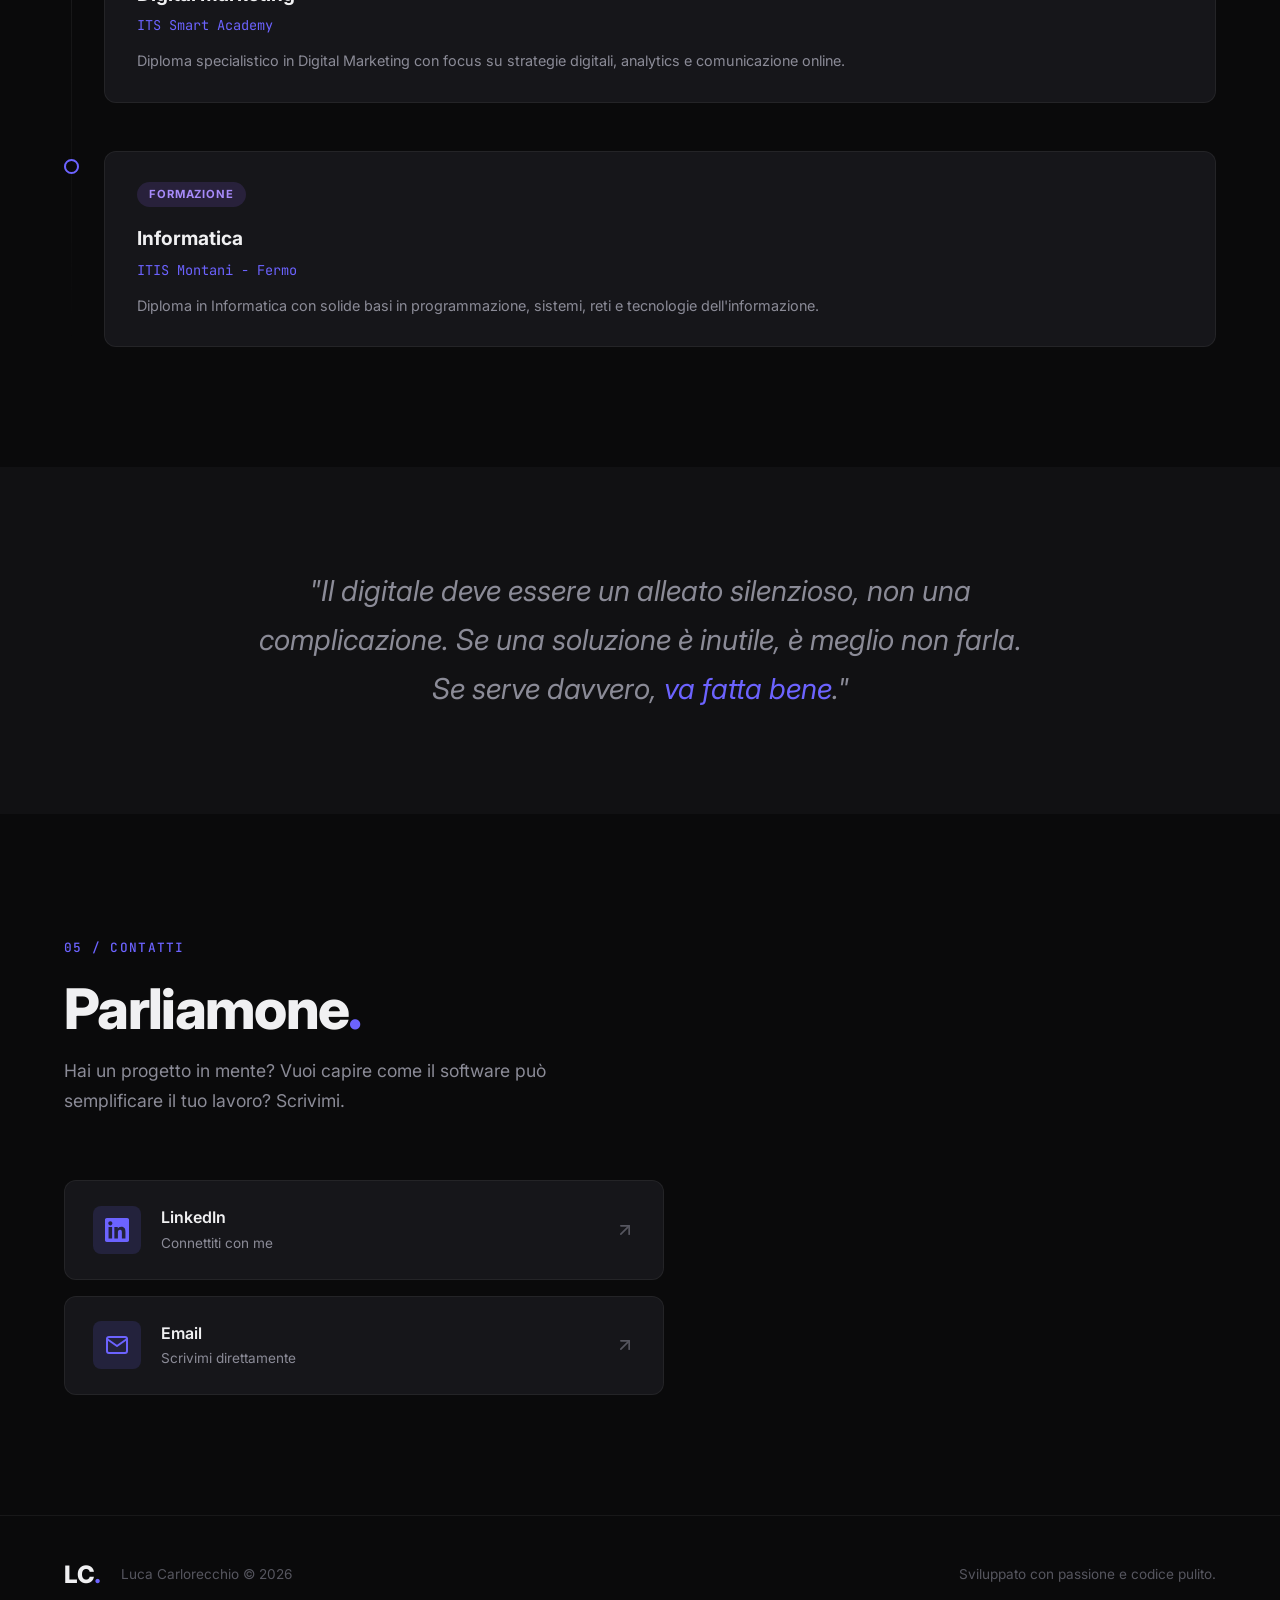
==== commit 1ef6cecb: "Add profile photo section and real projects (seeurl, generapassword, vinoly) - Redesigned About sect" ====
--- a/index.html
+++ b/index.html
@@ -76,43 +76,51 @@
                 <h2 class="section-title">Niente fuffa.<br><span class="accent">Solo risultati.</span></h2>
             </div>
             <div class="about-grid">
-                <div class="about-text" data-animate="fade-up" data-delay="100">
-                    <p class="about-lead">
-                        Sono sviluppatore software e web in <strong>Nexia Srl</strong>, dove mi occupo della progettazione e dello sviluppo di soluzioni digitali su misura.
-                    </p>
-                    <p>
-                        Applicazioni web, piattaforme custom, integrazioni e automazioni pensate per semplificare processi e far crescere le aziende. Lavorando a stretto contatto con il team <strong>VAY/Nexia</strong>, unisco sviluppo tecnico e visione pratica.
-                    </p>
-                    <p>
-                        Il mio obiettivo non è scrivere codice fine a sé stesso, ma creare strumenti <em>affidabili, scalabili e utili nel tempo</em>.
-                    </p>
-                </div>
-                <div class="about-principles" data-animate="fade-up" data-delay="200">
-                    <div class="principle">
-                        <div class="principle-icon">
-                            <svg width="24" height="24" viewBox="0 0 24 24" fill="none" stroke="currentColor" stroke-width="2" stroke-linecap="round" stroke-linejoin="round"><circle cx="11" cy="11" r="8"></circle><line x1="21" y1="21" x2="16.65" y2="16.65"></line></svg>
-                        </div>
-                        <div>
-                            <h3>Analizzo prima</h3>
-                            <p>Il problema viene prima della tecnologia. Ogni progetto parte da un'analisi chiara.</p>
-                        </div>
-                    </div>
-                    <div class="principle">
-                        <div class="principle-icon">
-                            <svg width="24" height="24" viewBox="0 0 24 24" fill="none" stroke="currentColor" stroke-width="2" stroke-linecap="round" stroke-linejoin="round"><polyline points="16 18 22 12 16 6"></polyline><polyline points="8 6 2 12 8 18"></polyline></svg>
-                        </div>
-                        <div>
-                            <h3>Sviluppo con metodo</h3>
-                            <p>Soluzioni chiare, manutenibili e orientate al risultato concreto.</p>
-                        </div>
-                    </div>
-                    <div class="principle">
-                        <div class="principle-icon">
-                            <svg width="24" height="24" viewBox="0 0 24 24" fill="none" stroke="currentColor" stroke-width="2" stroke-linecap="round" stroke-linejoin="round"><path d="M17 21v-2a4 4 0 0 0-4-4H5a4 4 0 0 0-4 4v2"></path><circle cx="9" cy="7" r="4"></circle><path d="M23 21v-2a4 4 0 0 0-3-3.87"></path><path d="M16 3.13a4 4 0 0 1 0 7.75"></path></svg>
-                        </div>
-                        <div>
-                            <h3>Collaboro ogni giorno</h3>
-                            <p>Con designer e figure marketing, integrando sviluppo, grafica e strategia digitale.</p>
+                <div class="about-photo-col" data-animate="fade-up" data-delay="50">
+                    <div class="about-photo">
+                        <img src="assets/profile.jpg" alt="Luca Carlorecchio" />
+                        <div class="about-photo-border"></div>
+                    </div>
+                </div>
+                <div class="about-text-col">
+                    <div class="about-text" data-animate="fade-up" data-delay="100">
+                        <p class="about-lead">
+                            Sono sviluppatore software e web in <strong>Nexia Srl</strong>, dove mi occupo della progettazione e dello sviluppo di soluzioni digitali su misura.
+                        </p>
+                        <p>
+                            Applicazioni web, piattaforme custom, integrazioni e automazioni pensate per semplificare processi e far crescere le aziende. Lavorando a stretto contatto con il team <strong>VAY/Nexia</strong>, unisco sviluppo tecnico e visione pratica.
+                        </p>
+                        <p>
+                            Il mio obiettivo non è scrivere codice fine a sé stesso, ma creare strumenti <em>affidabili, scalabili e utili nel tempo</em>.
+                        </p>
+                    </div>
+                    <div class="about-principles" data-animate="fade-up" data-delay="200">
+                        <div class="principle">
+                            <div class="principle-icon">
+                                <svg width="24" height="24" viewBox="0 0 24 24" fill="none" stroke="currentColor" stroke-width="2" stroke-linecap="round" stroke-linejoin="round"><circle cx="11" cy="11" r="8"></circle><line x1="21" y1="21" x2="16.65" y2="16.65"></line></svg>
+                            </div>
+                            <div>
+                                <h3>Analizzo prima</h3>
+                                <p>Il problema viene prima della tecnologia. Ogni progetto parte da un'analisi chiara.</p>
+                            </div>
+                        </div>
+                        <div class="principle">
+                            <div class="principle-icon">
+                                <svg width="24" height="24" viewBox="0 0 24 24" fill="none" stroke="currentColor" stroke-width="2" stroke-linecap="round" stroke-linejoin="round"><polyline points="16 18 22 12 16 6"></polyline><polyline points="8 6 2 12 8 18"></polyline></svg>
+                            </div>
+                            <div>
+                                <h3>Sviluppo con metodo</h3>
+                                <p>Soluzioni chiare, manutenibili e orientate al risultato concreto.</p>
+                            </div>
+                        </div>
+                        <div class="principle">
+                            <div class="principle-icon">
+                                <svg width="24" height="24" viewBox="0 0 24 24" fill="none" stroke="currentColor" stroke-width="2" stroke-linecap="round" stroke-linejoin="round"><path d="M17 21v-2a4 4 0 0 0-4-4H5a4 4 0 0 0-4 4v2"></path><circle cx="9" cy="7" r="4"></circle><path d="M23 21v-2a4 4 0 0 0-3-3.87"></path><path d="M16 3.13a4 4 0 0 1 0 7.75"></path></svg>
+                            </div>
+                            <div>
+                                <h3>Collaboro ogni giorno</h3>
+                                <p>Con designer e figure marketing, integrando sviluppo, grafica e strategia digitale.</p>
+                            </div>
                         </div>
                     </div>
                 </div>
@@ -170,70 +178,55 @@
             <div class="section-header" data-animate="fade-up">
                 <span class="section-tag">03 / Portfolio</span>
                 <h2 class="section-title">Progetti<br><span class="accent">selezionati.</span></h2>
-                <p class="section-desc">Una selezione dei lavori più significativi a cui ho contribuito.</p>
-            </div>
-            <div class="projects-grid">
-                <a href="#" class="project-card project-card--featured" data-animate="fade-up" data-delay="0">
-                    <div class="project-image">
-                        <div class="project-placeholder">
-                            <svg width="48" height="48" viewBox="0 0 24 24" fill="none" stroke="currentColor" stroke-width="1" stroke-linecap="round" stroke-linejoin="round"><rect x="2" y="3" width="20" height="14" rx="2" ry="2"></rect><line x1="8" y1="21" x2="16" y2="21"></line><line x1="12" y1="17" x2="12" y2="21"></line></svg>
-                        </div>
-                    </div>
-                    <div class="project-info">
-                        <div class="project-tags">
-                            <span>Web App</span>
-                            <span>Full Stack</span>
-                        </div>
-                        <h3>Piattaforma Gestionale Custom</h3>
-                        <p>Applicazione web su misura per la gestione dei processi aziendali con dashboard interattive e reportistica avanzata.</p>
-                        <span class="project-link">
-                            Scopri di più
-                            <svg width="16" height="16" viewBox="0 0 24 24" fill="none" stroke="currentColor" stroke-width="2" stroke-linecap="round" stroke-linejoin="round"><line x1="7" y1="17" x2="17" y2="7"></line><polyline points="7 7 17 7 17 17"></polyline></svg>
-                        </span>
-                    </div>
-                </a>
-                <a href="#" class="project-card" data-animate="fade-up" data-delay="100">
-                    <div class="project-image">
-                        <div class="project-placeholder">
-                            <svg width="48" height="48" viewBox="0 0 24 24" fill="none" stroke="currentColor" stroke-width="1" stroke-linecap="round" stroke-linejoin="round"><path d="M12 2L2 7l10 5 10-5-10-5z"></path><path d="M2 17l10 5 10-5"></path><path d="M2 12l10 5 10-5"></path></svg>
-                        </div>
-                    </div>
-                    <div class="project-info">
-                        <div class="project-tags">
-                            <span>Automazione</span>
-                            <span>Integrazione</span>
-                        </div>
-                        <h3>Sistema di Automazione Aziendale</h3>
-                        <p>Integrazione tra sistemi e automazione dei flussi operativi per ottimizzare i processi interni.</p>
-                        <span class="project-link">
-                            Scopri di più
-                            <svg width="16" height="16" viewBox="0 0 24 24" fill="none" stroke="currentColor" stroke-width="2" stroke-linecap="round" stroke-linejoin="round"><line x1="7" y1="17" x2="17" y2="7"></line><polyline points="7 7 17 7 17 17"></polyline></svg>
-                        </span>
-                    </div>
-                </a>
-                <a href="#" class="project-card" data-animate="fade-up" data-delay="200">
-                    <div class="project-image">
-                        <div class="project-placeholder">
-                            <svg width="48" height="48" viewBox="0 0 24 24" fill="none" stroke="currentColor" stroke-width="1" stroke-linecap="round" stroke-linejoin="round"><path d="M18 13v6a2 2 0 0 1-2 2H5a2 2 0 0 1-2-2V8a2 2 0 0 1 2-2h6"></path><polyline points="15 3 21 3 21 9"></polyline><line x1="10" y1="14" x2="21" y2="3"></line></svg>
-                        </div>
-                    </div>
-                    <div class="project-info">
-                        <div class="project-tags">
-                            <span>E-commerce</span>
-                            <span>Custom</span>
-                        </div>
-                        <h3>Piattaforma E-commerce</h3>
-                        <p>Soluzione e-commerce personalizzata con gestione catalogo, pagamenti e logistica integrata.</p>
-                        <span class="project-link">
-                            Scopri di più
-                            <svg width="16" height="16" viewBox="0 0 24 24" fill="none" stroke="currentColor" stroke-width="2" stroke-linecap="round" stroke-linejoin="round"><line x1="7" y1="17" x2="17" y2="7"></line><polyline points="7 7 17 7 17 17"></polyline></svg>
-                        </span>
-                    </div>
-                </a>
-            </div>
-            <p class="projects-note" data-animate="fade-up">
-                I link ai progetti verranno aggiornati con i lavori reali.
-            </p>
+                <p class="section-desc">Alcuni dei progetti che ho ideato e sviluppato.</p>
+            </div>
+            <div class="projects-list">
+                <a href="https://seeurl.com" target="_blank" rel="noopener" class="project-row" data-animate="fade-up" data-delay="0">
+                    <div class="project-row-number">01</div>
+                    <div class="project-row-info">
+                        <h3>SeeURL</h3>
+                        <p>URL shortener e gestore di link. Accorcia, condividi e monitora i tuoi link in modo semplice e veloce.</p>
+                    </div>
+                    <div class="project-row-tags">
+                        <span>Web App</span>
+                        <span>SaaS</span>
+                    </div>
+                    <div class="project-row-link">
+                        <span>seeurl.com</span>
+                        <svg width="18" height="18" viewBox="0 0 24 24" fill="none" stroke="currentColor" stroke-width="2" stroke-linecap="round" stroke-linejoin="round"><line x1="7" y1="17" x2="17" y2="7"></line><polyline points="7 7 17 7 17 17"></polyline></svg>
+                    </div>
+                </a>
+                <a href="https://generapassword.com" target="_blank" rel="noopener" class="project-row" data-animate="fade-up" data-delay="100">
+                    <div class="project-row-number">02</div>
+                    <div class="project-row-info">
+                        <h3>GeneraPassword</h3>
+                        <p>Generatore di password sicure e casuali con condivisione crittografata end-to-end.</p>
+                    </div>
+                    <div class="project-row-tags">
+                        <span>Tool</span>
+                        <span>Security</span>
+                    </div>
+                    <div class="project-row-link">
+                        <span>generapassword.com</span>
+                        <svg width="18" height="18" viewBox="0 0 24 24" fill="none" stroke="currentColor" stroke-width="2" stroke-linecap="round" stroke-linejoin="round"><line x1="7" y1="17" x2="17" y2="7"></line><polyline points="7 7 17 7 17 17"></polyline></svg>
+                    </div>
+                </a>
+                <a href="https://vinoly.it" target="_blank" rel="noopener" class="project-row" data-animate="fade-up" data-delay="200">
+                    <div class="project-row-number">03</div>
+                    <div class="project-row-info">
+                        <h3>Vinoly</h3>
+                        <p>Piattaforma web progettata e sviluppata su misura per il settore vinicolo italiano.</p>
+                    </div>
+                    <div class="project-row-tags">
+                        <span>Web</span>
+                        <span>Custom</span>
+                    </div>
+                    <div class="project-row-link">
+                        <span>vinoly.it</span>
+                        <svg width="18" height="18" viewBox="0 0 24 24" fill="none" stroke="currentColor" stroke-width="2" stroke-linecap="round" stroke-linejoin="round"><line x1="7" y1="17" x2="17" y2="7"></line><polyline points="7 7 17 7 17 17"></polyline></svg>
+                    </div>
+                </a>
+            </div>
         </div>
     </section>
 
--- a/style.css
+++ b/style.css
@@ -451,9 +451,59 @@
 /* === About === */
 .about-grid {
     display: grid;
-    grid-template-columns: 1fr 1fr;
+    grid-template-columns: 300px 1fr;
     gap: 64px;
     align-items: start;
+}
+
+.about-photo-col {
+    position: sticky;
+    top: 120px;
+}
+
+.about-photo {
+    position: relative;
+    width: 100%;
+    aspect-ratio: 3/4;
+    border-radius: var(--radius-lg);
+    overflow: hidden;
+}
+
+.about-photo img {
+    width: 100%;
+    height: 100%;
+    object-fit: cover;
+    filter: grayscale(100%);
+    transition: filter var(--transition-slow);
+}
+
+.about-photo:hover img {
+    filter: grayscale(0%);
+}
+
+.about-photo-border {
+    position: absolute;
+    inset: 0;
+    border-radius: var(--radius-lg);
+    border: 1px solid var(--border);
+    pointer-events: none;
+}
+
+.about-photo::after {
+    content: '';
+    position: absolute;
+    bottom: 0;
+    left: 0;
+    right: 0;
+    height: 40%;
+    background: linear-gradient(to top, rgba(10, 10, 11, 0.6), transparent);
+    pointer-events: none;
+}
+
+.about-text-col {
+    display: flex;
+    flex-direction: column;
+    gap: 40px;
 }
 
 .about-text {
@@ -605,113 +655,90 @@
 }
 
 /* === Projects === */
-.projects-grid {
+.projects-list {
+    display: flex;
+    flex-direction: column;
+    border-top: 1px solid var(--border);
+}
+
+.project-row {
     display: grid;
-    grid-template-columns: 1fr 1fr;
-    gap: 24px;
-}
-
-.project-card {
-    position: relative;
-    display: block;
-    border-radius: var(--radius-lg);
-    overflow: hidden;
-    border: 1px solid var(--border);
+    grid-template-columns: 60px 1fr auto auto;
+    align-items: center;
+    gap: 32px;
+    padding: 36px 24px;
+    border-bottom: 1px solid var(--border);
+    transition: var(--transition);
+}
+
+.project-row:hover {
     background: var(--bg-card);
-    transition: var(--transition);
-}
-
-.project-card:hover {
-    border-color: var(--border-hover);
-    transform: translateY(-4px);
-    box-shadow: 0 20px 60px rgba(0, 0, 0, 0.3);
-}
-
-.project-card--featured {
-    grid-column: 1 / -1;
-    display: grid;
-    grid-template-columns: 1.2fr 1fr;
-}
-
-.project-image {
-    position: relative;
-    aspect-ratio: 16/10;
-    overflow: hidden;
-    background: linear-gradient(135deg, var(--bg-elevated) 0%, var(--surface) 100%);
-}
-
-.project-card--featured .project-image {
-    aspect-ratio: auto;
-    min-height: 300px;
-}
-
-.project-placeholder {
-    position: absolute;
-    inset: 0;
-    display: flex;
-    align-items: center;
-    justify-content: center;
+    padding-left: 32px;
+}
+
+.project-row-number {
+    font-family: var(--font-mono);
+    font-size: 0.85rem;
     color: var(--text-tertiary);
-    background:
-        radial-gradient(circle at 30% 40%, var(--accent-glow) 0%, transparent 50%),
-        linear-gradient(135deg, var(--bg-elevated) 0%, var(--surface) 100%);
-}
-
-.project-info {
-    padding: 32px;
-}
-
-.project-tags {
+    font-weight: 500;
+}
+
+.project-row-info h3 {
+    font-size: 1.4rem;
+    font-weight: 700;
+    margin-bottom: 6px;
+    transition: var(--transition);
+}
+
+.project-row:hover .project-row-info h3 {
+    color: var(--accent);
+}
+
+.project-row-info p {
+    font-size: 0.9rem;
+    color: var(--text-secondary);
+    line-height: 1.6;
+    max-width: 480px;
+}
+
+.project-row-tags {
     display: flex;
     gap: 8px;
-    margin-bottom: 16px;
-    flex-wrap: wrap;
-}
-
-.project-tags span {
+}
+
+.project-row-tags span {
     padding: 4px 12px;
     background: var(--accent-glow);
     color: var(--accent-light);
-    font-size: 0.75rem;
+    font-size: 0.7rem;
     font-weight: 600;
     border-radius: 100px;
     text-transform: uppercase;
     letter-spacing: 0.05em;
-}
-
-.project-info h3 {
-    font-size: 1.3rem;
-    font-weight: 700;
-    margin-bottom: 10px;
-}
-
-.project-info p {
-    font-size: 0.9rem;
-    color: var(--text-secondary);
-    line-height: 1.7;
-    margin-bottom: 20px;
-}
-
-.project-link {
-    display: inline-flex;
-    align-items: center;
-    gap: 6px;
-    font-size: 0.875rem;
-    font-weight: 600;
+    white-space: nowrap;
+}
+
+.project-row-link {
+    display: flex;
+    align-items: center;
+    gap: 8px;
+    font-size: 0.85rem;
+    font-weight: 500;
+    color: var(--text-tertiary);
+    white-space: nowrap;
+    transition: var(--transition);
+}
+
+.project-row:hover .project-row-link {
     color: var(--accent);
-    transition: var(--transition);
-}
-
-.project-card:hover .project-link {
-    gap: 10px;
-}
-
-.projects-note {
-    text-align: center;
-    font-size: 0.85rem;
-    color: var(--text-tertiary);
-    font-style: italic;
-    margin-top: 32px;
+}
+
+.project-row-link svg {
+    transition: var(--transition);
+}
+
+.project-row:hover .project-row-link svg {
+    transform: translate(3px, -3px);
 }
 
 /* === Education / Timeline === */
@@ -957,8 +984,17 @@
 /* === Responsive === */
 @media (max-width: 1024px) {
     .about-grid {
-        grid-template-columns: 1fr;
-        gap: 48px;
+        grid-template-columns: 240px 1fr;
+        gap: 40px;
+    }
+
+    .project-row {
+        grid-template-columns: 40px 1fr auto;
+        gap: 20px;
+    }
+
+    .project-row-tags {
+        display: none;
     }
 
     .services-grid {
@@ -1057,18 +1093,31 @@
         padding: 28px;
     }
 
+    /* About Mobile */
+    .about-grid {
+        grid-template-columns: 1fr;
+        gap: 32px;
+    }
+
+    .about-photo-col {
+        position: static;
+        max-width: 240px;
+        margin: 0 auto;
+    }
+
     /* Projects Mobile */
-    .projects-grid {
+    .project-row {
         grid-template-columns: 1fr;
-    }
-
-    .project-card--featured {
-        grid-template-columns: 1fr;
-    }
-
-    .project-card--featured .project-image {
-        min-height: 200px;
-        aspect-ratio: 16/10;
+        gap: 12px;
+        padding: 28px 16px;
+    }
+
+    .project-row-number {
+        display: none;
+    }
+
+    .project-row-link {
+        justify-self: start;
     }
 
     /* Timeline Mobile */
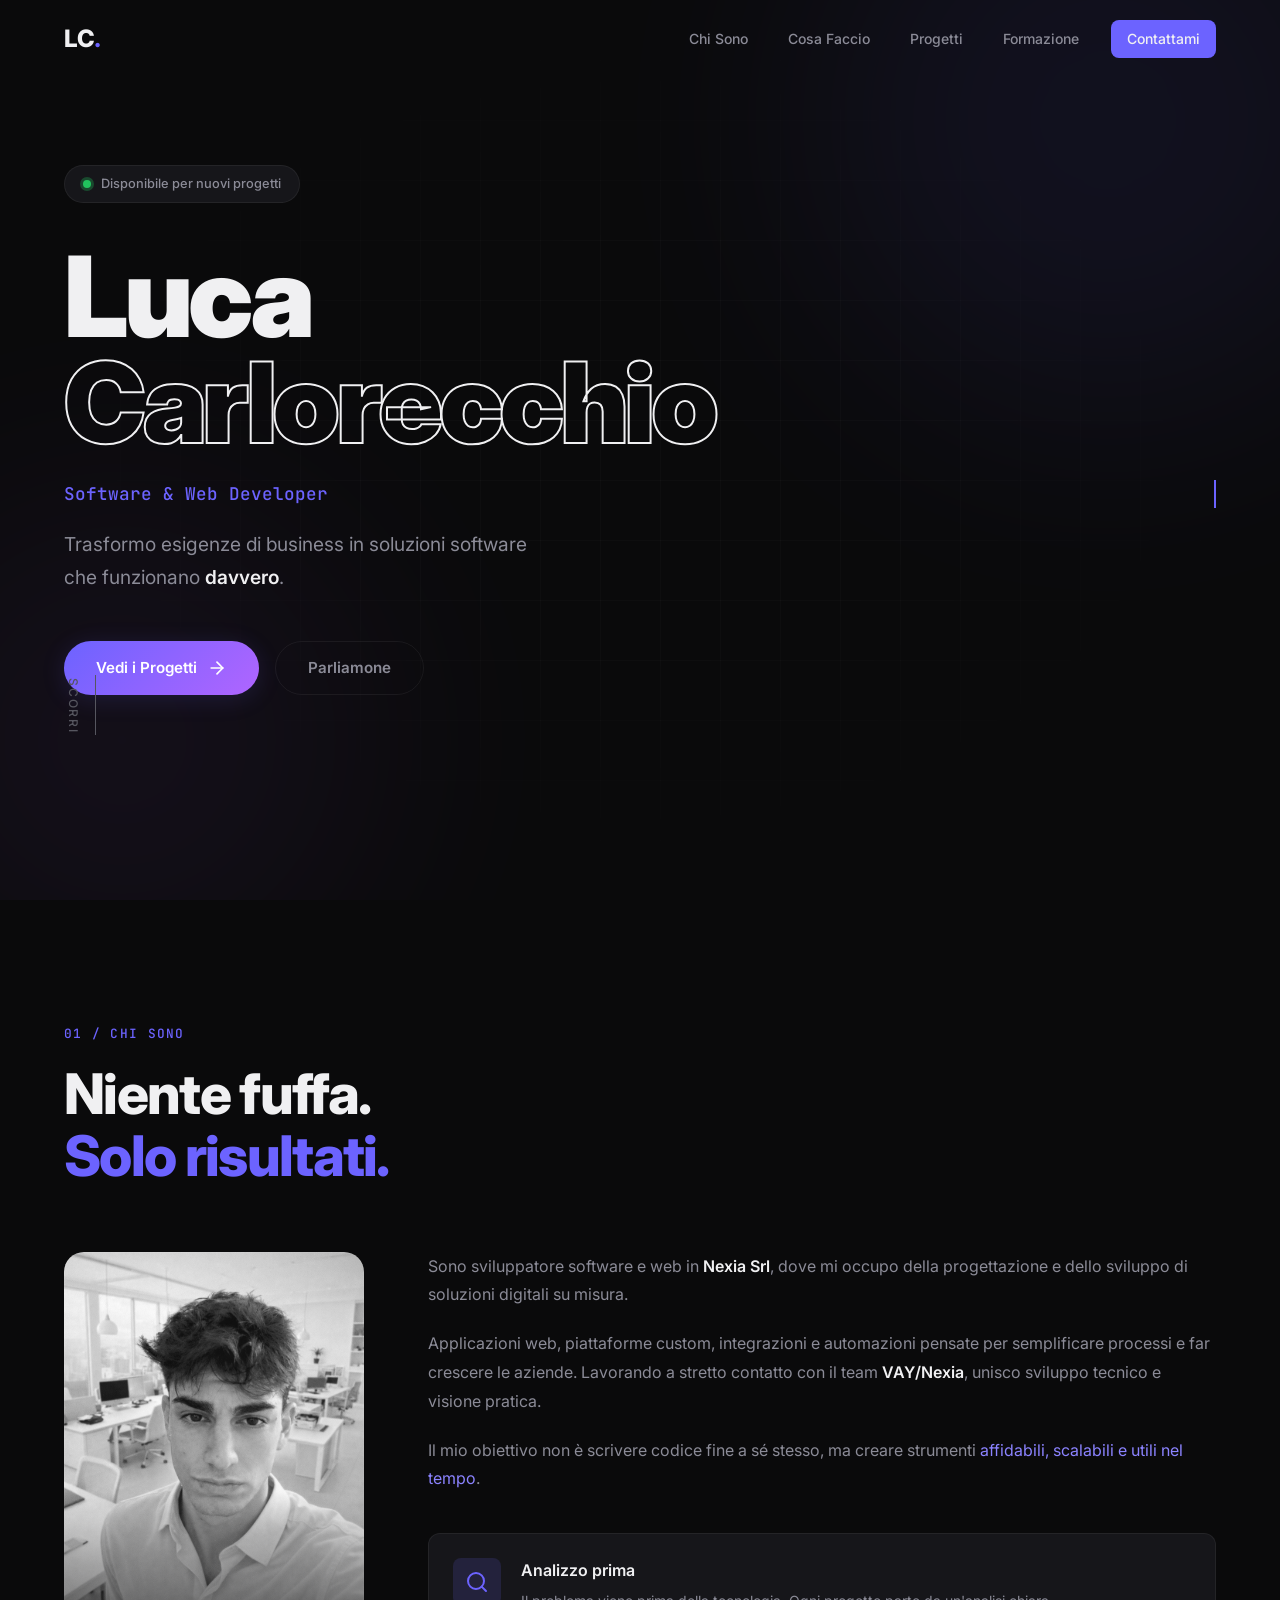
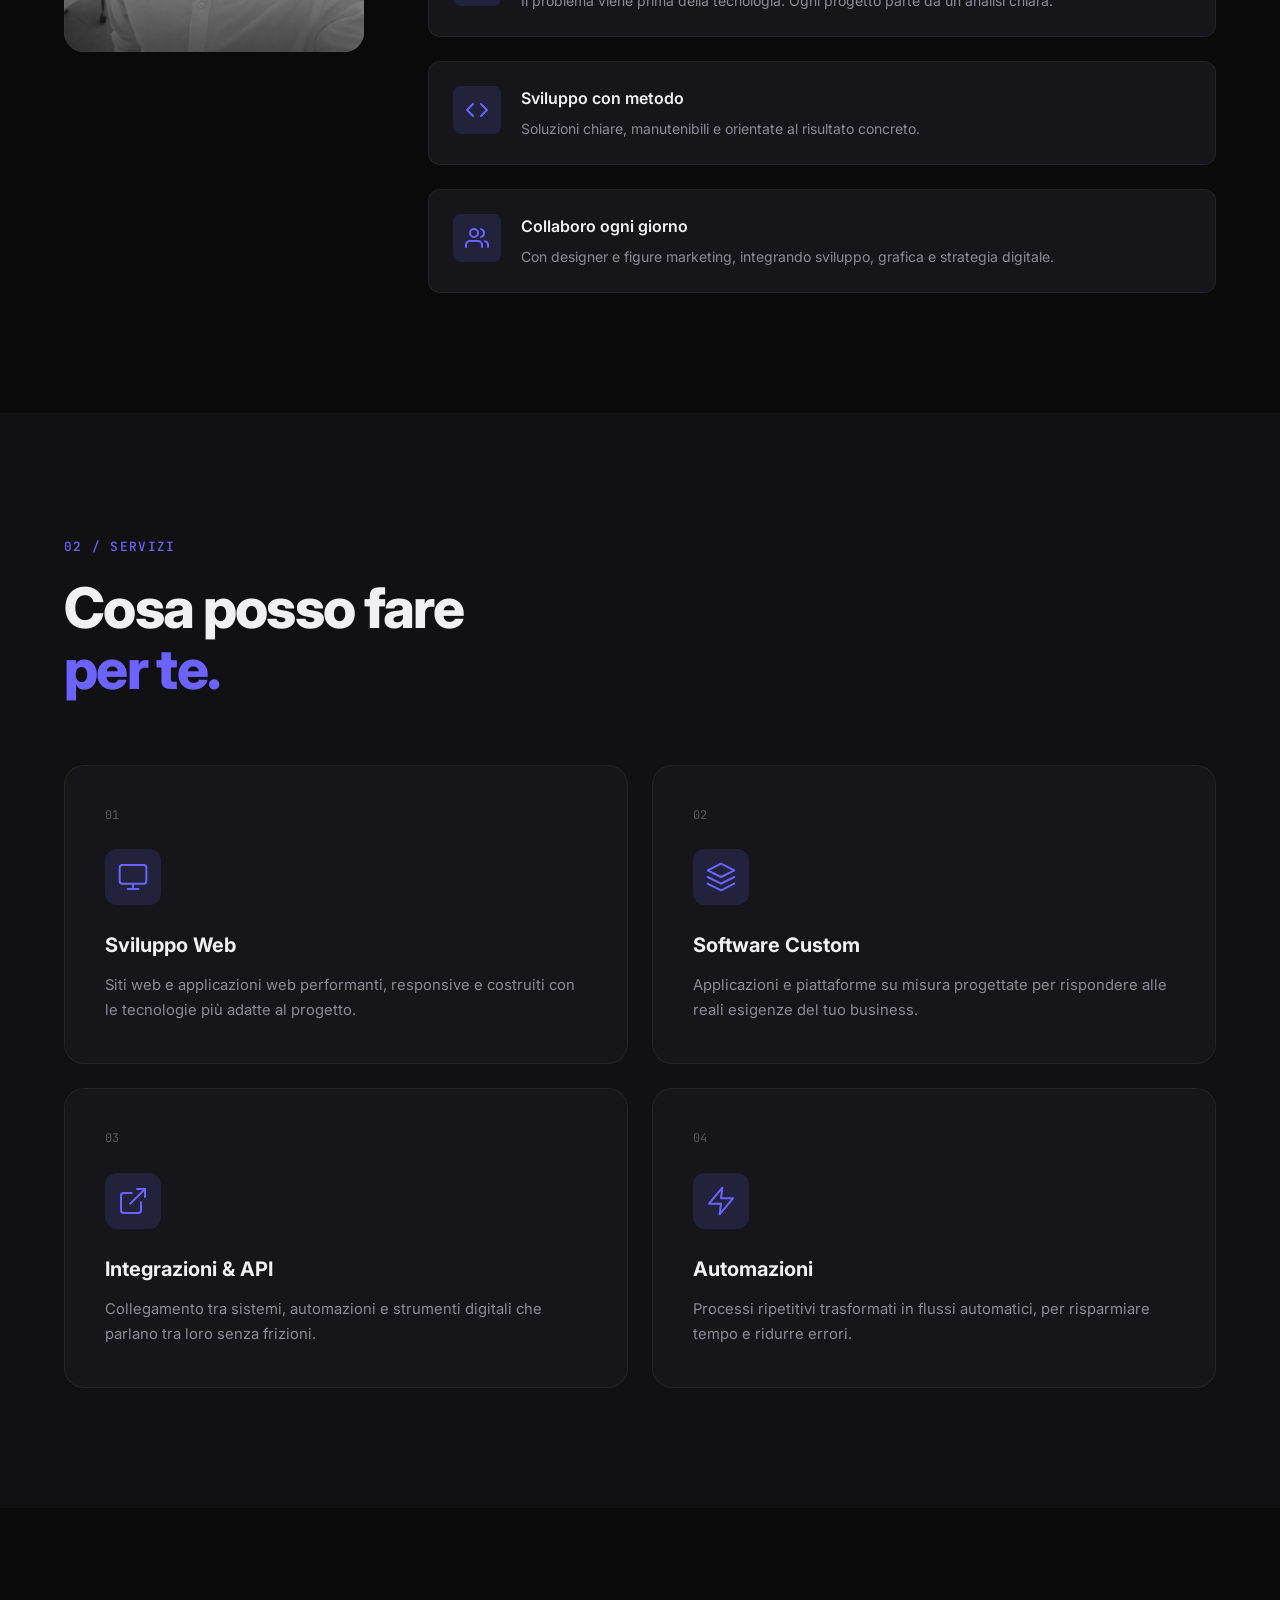
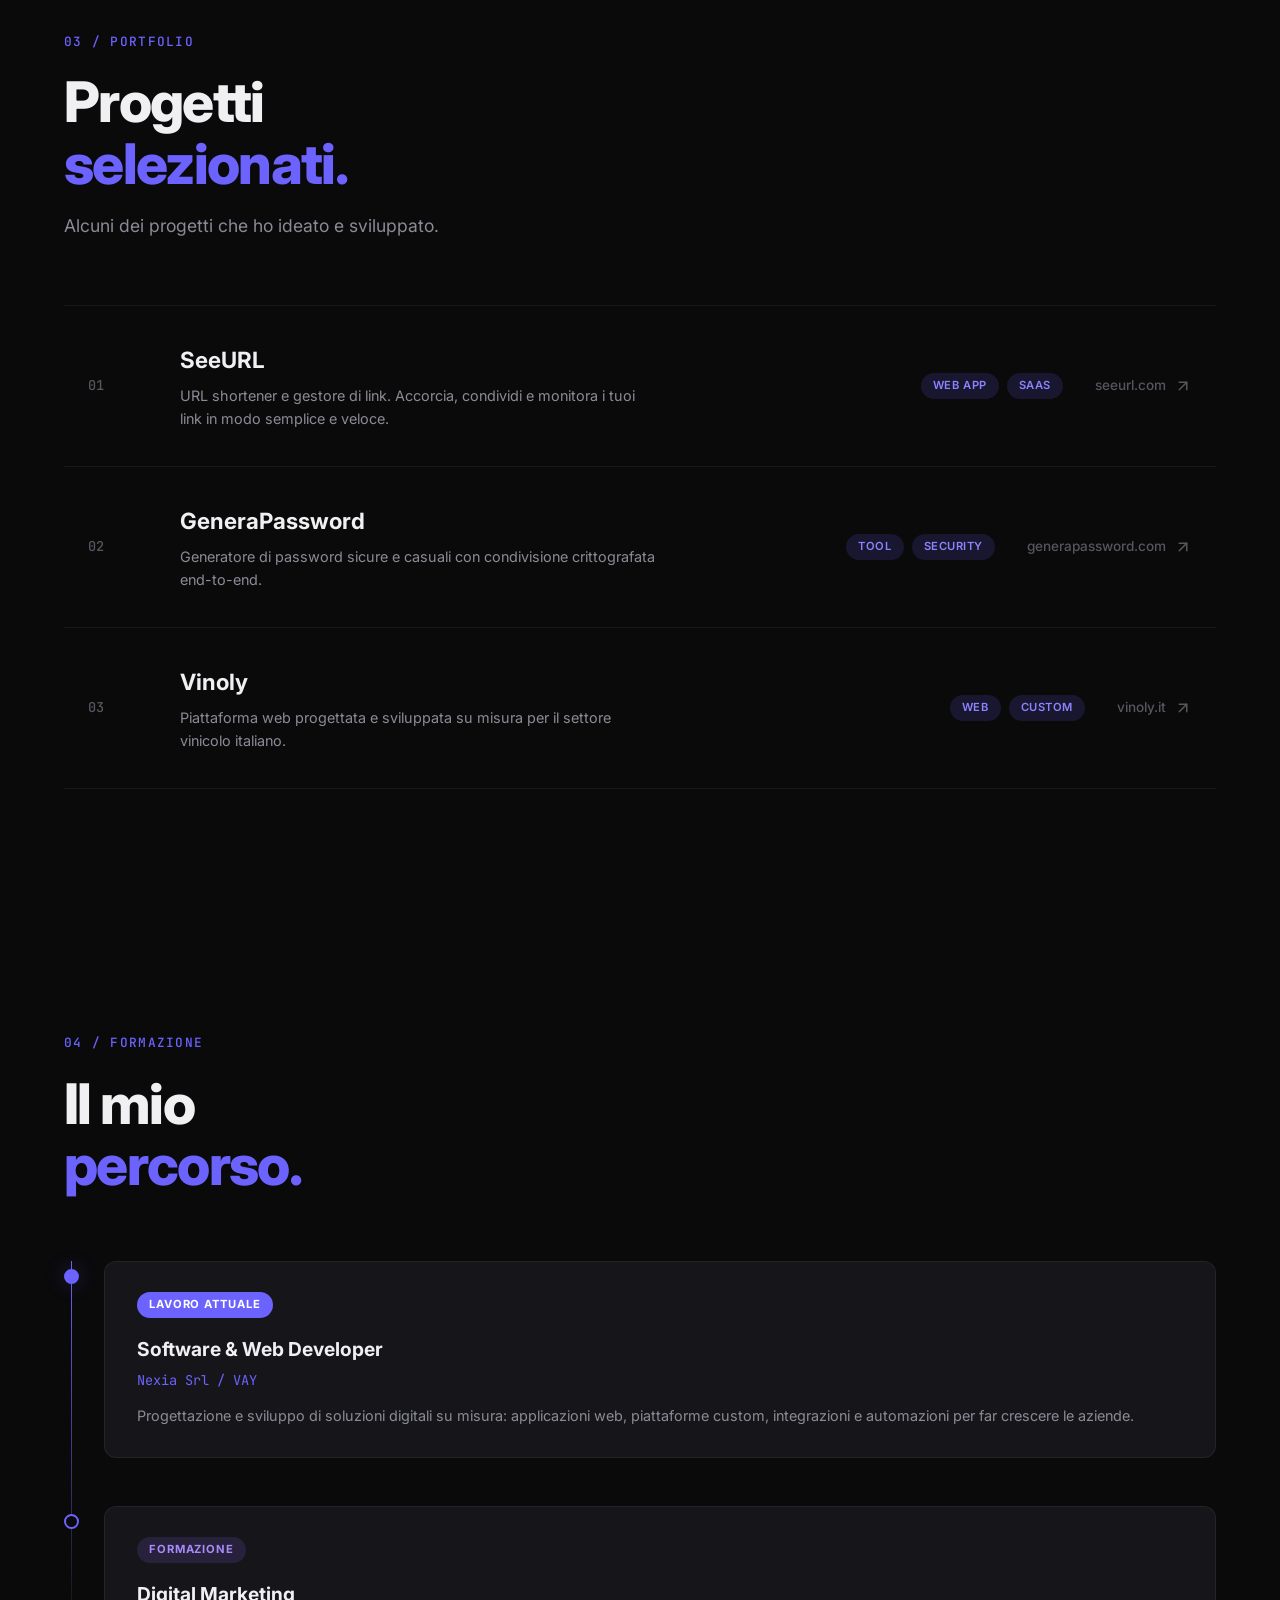
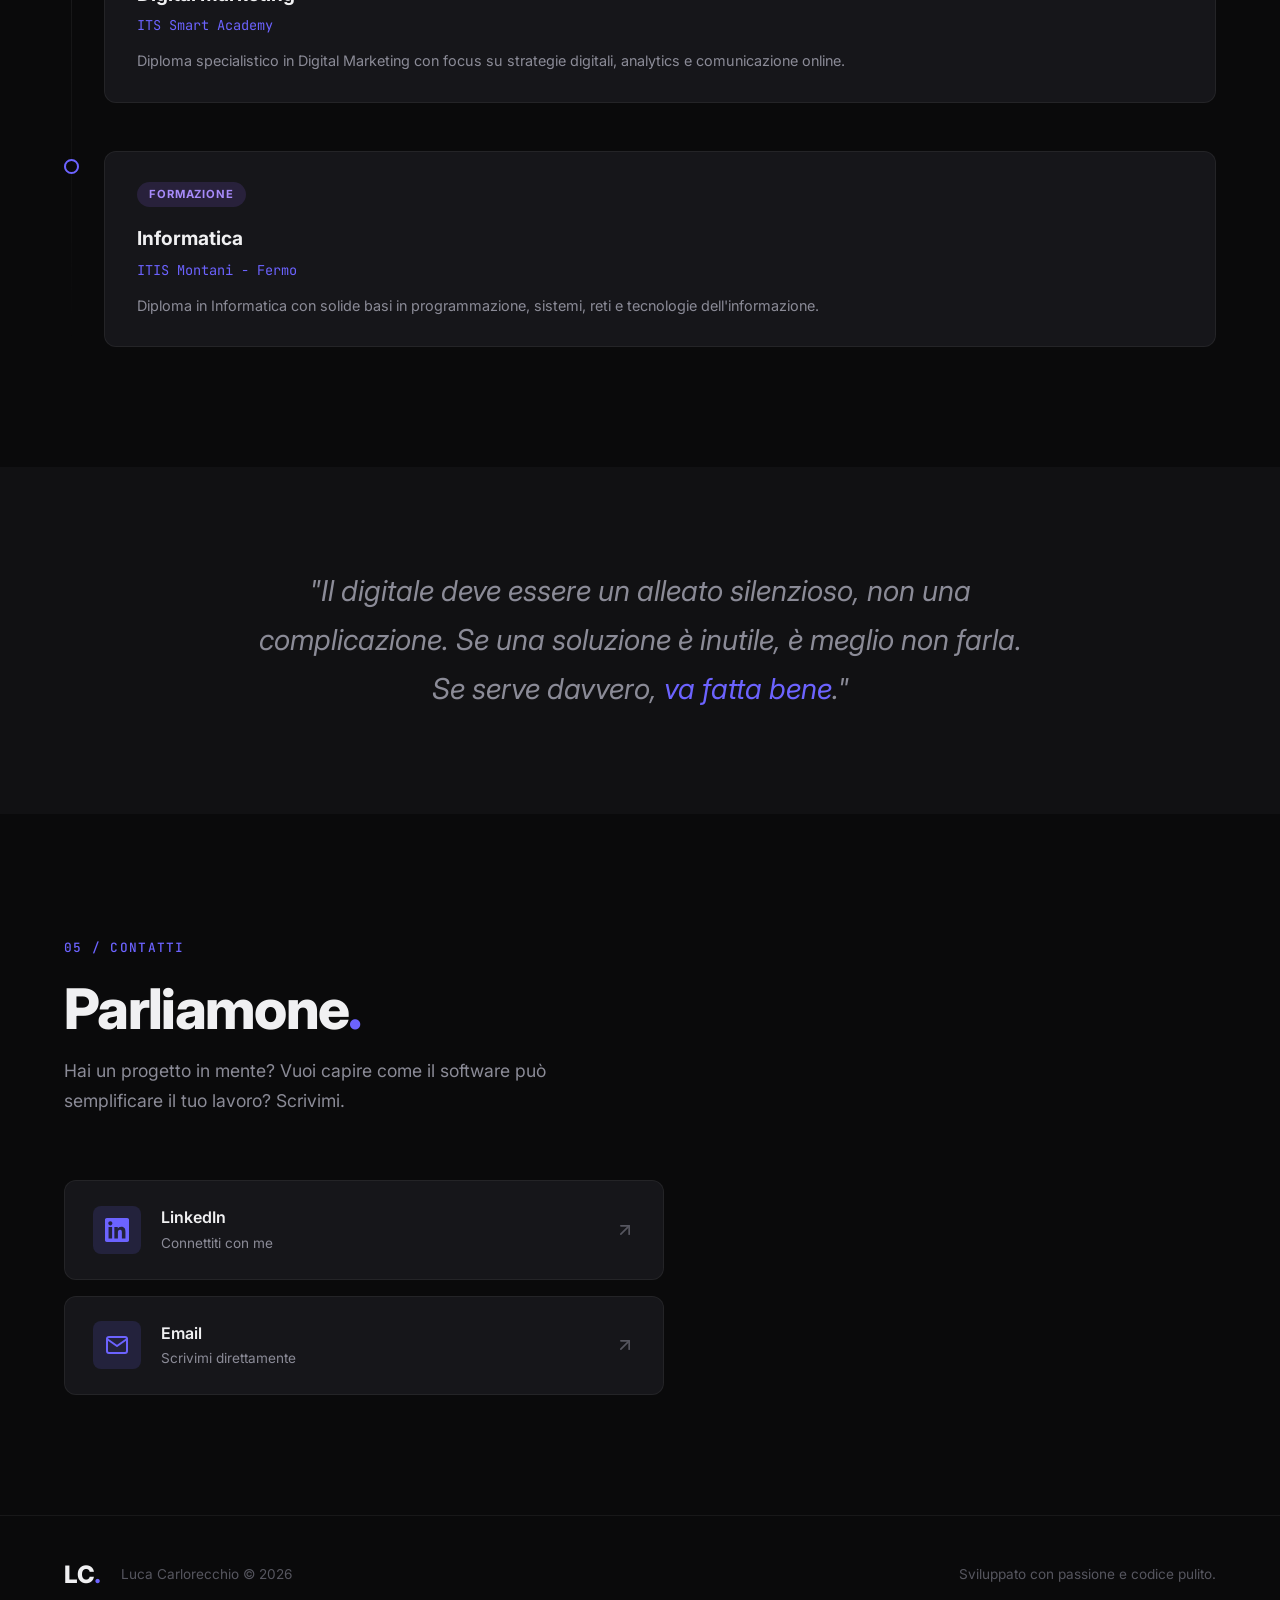
==== commit 35c03347: "Update contact email to lucacarlorecchio25@gmail.com https://claude.ai/code/session_0163BfviGv2fdhS2" ====
--- a/index.html
+++ b/index.html
@@ -78,7 +78,7 @@
             <div class="about-grid">
                 <div class="about-photo-col" data-animate="fade-up" data-delay="50">
                     <div class="about-photo">
-                        <img src="assets/profile.jpg" alt="Luca Carlorecchio" />
+                        <img src="assets/luca-carlorecchio.png" alt="Luca Carlorecchio" />
                         <div class="about-photo-border"></div>
                     </div>
                 </div>
@@ -298,7 +298,7 @@
                         </div>
                         <svg class="contact-arrow" width="20" height="20" viewBox="0 0 24 24" fill="none" stroke="currentColor" stroke-width="2" stroke-linecap="round" stroke-linejoin="round"><line x1="7" y1="17" x2="17" y2="7"></line><polyline points="7 7 17 7 17 17"></polyline></svg>
                     </a>
-                    <a href="mailto:info@lucacarlorecchio.dev" class="contact-card">
+                    <a href="mailto:lucacarlorecchio25@gmail.com" class="contact-card">
                         <div class="contact-card-icon">
                             <svg width="24" height="24" viewBox="0 0 24 24" fill="none" stroke="currentColor" stroke-width="2" stroke-linecap="round" stroke-linejoin="round"><path d="M4 4h16c1.1 0 2 .9 2 2v12c0 1.1-.9 2-2 2H4c-1.1 0-2-.9-2-2V6c0-1.1.9-2 2-2z"></path><polyline points="22,6 12,13 2,6"></polyline></svg>
                         </div>
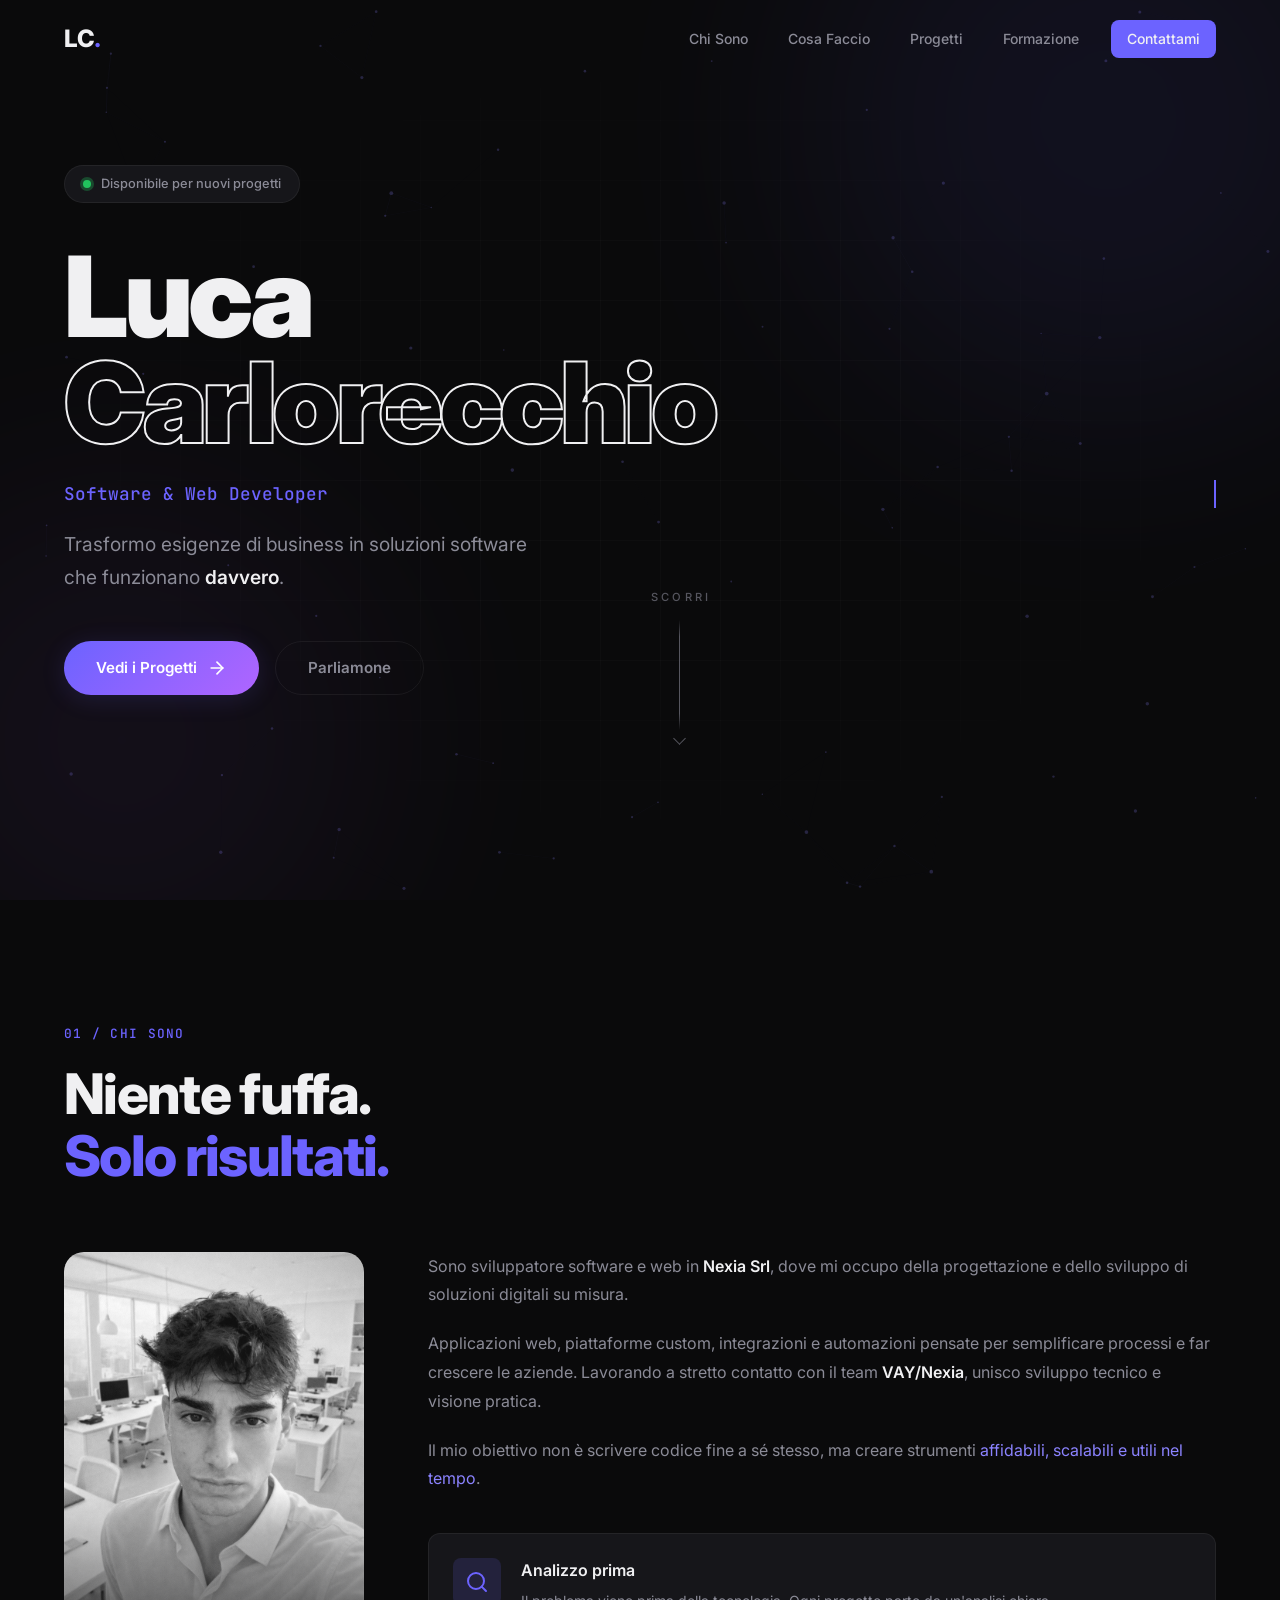
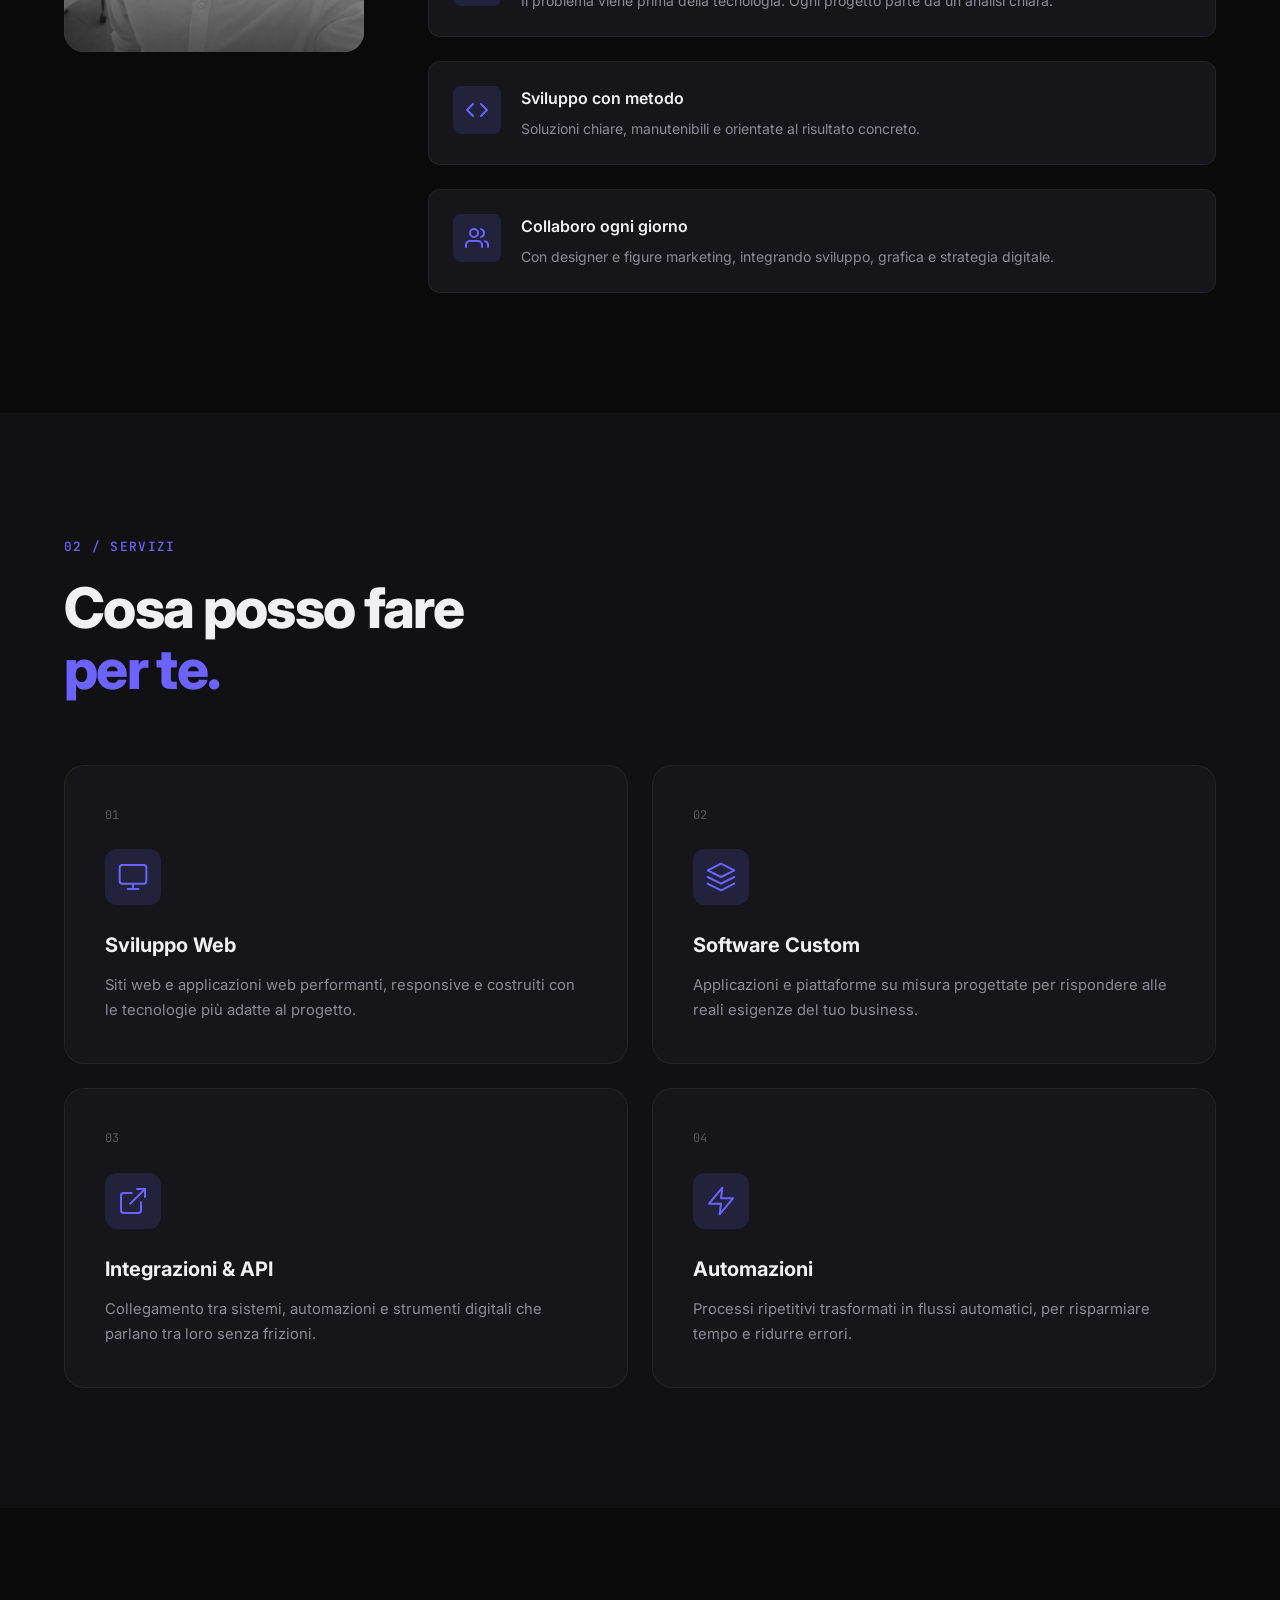
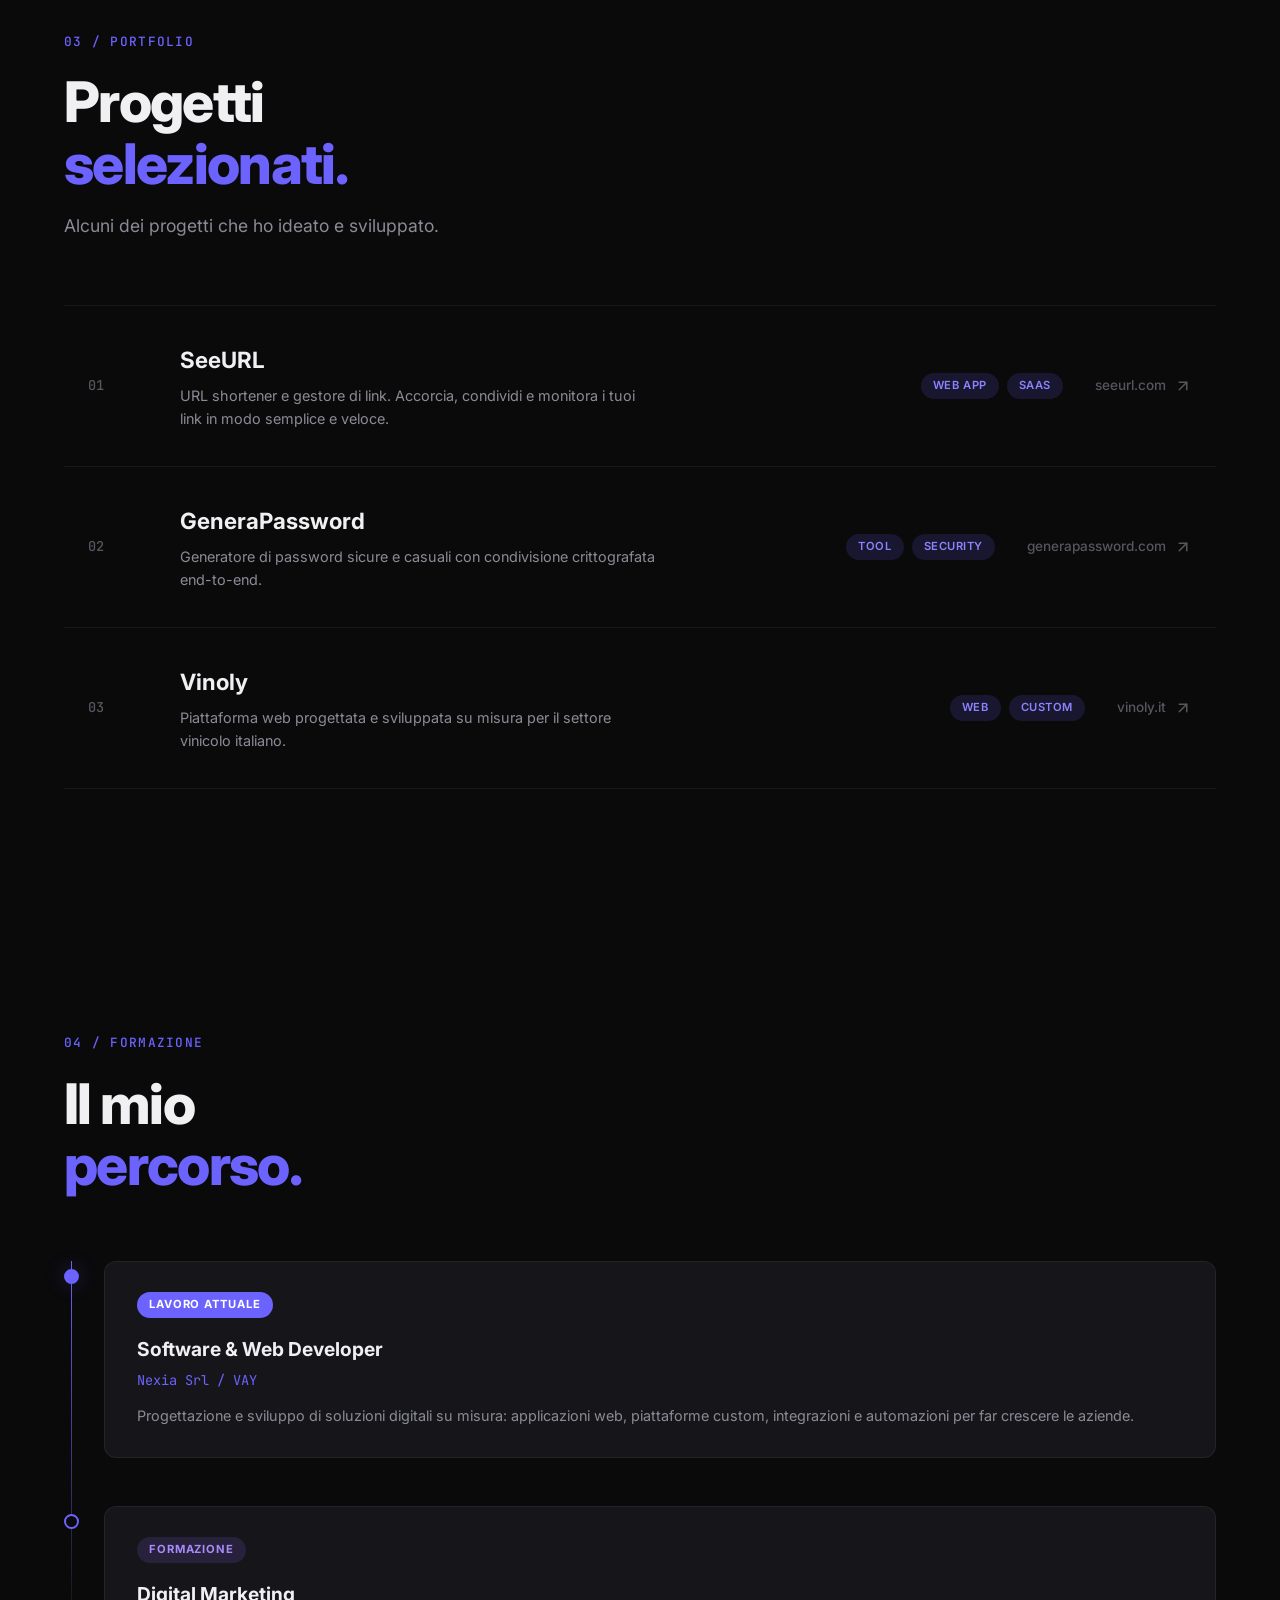
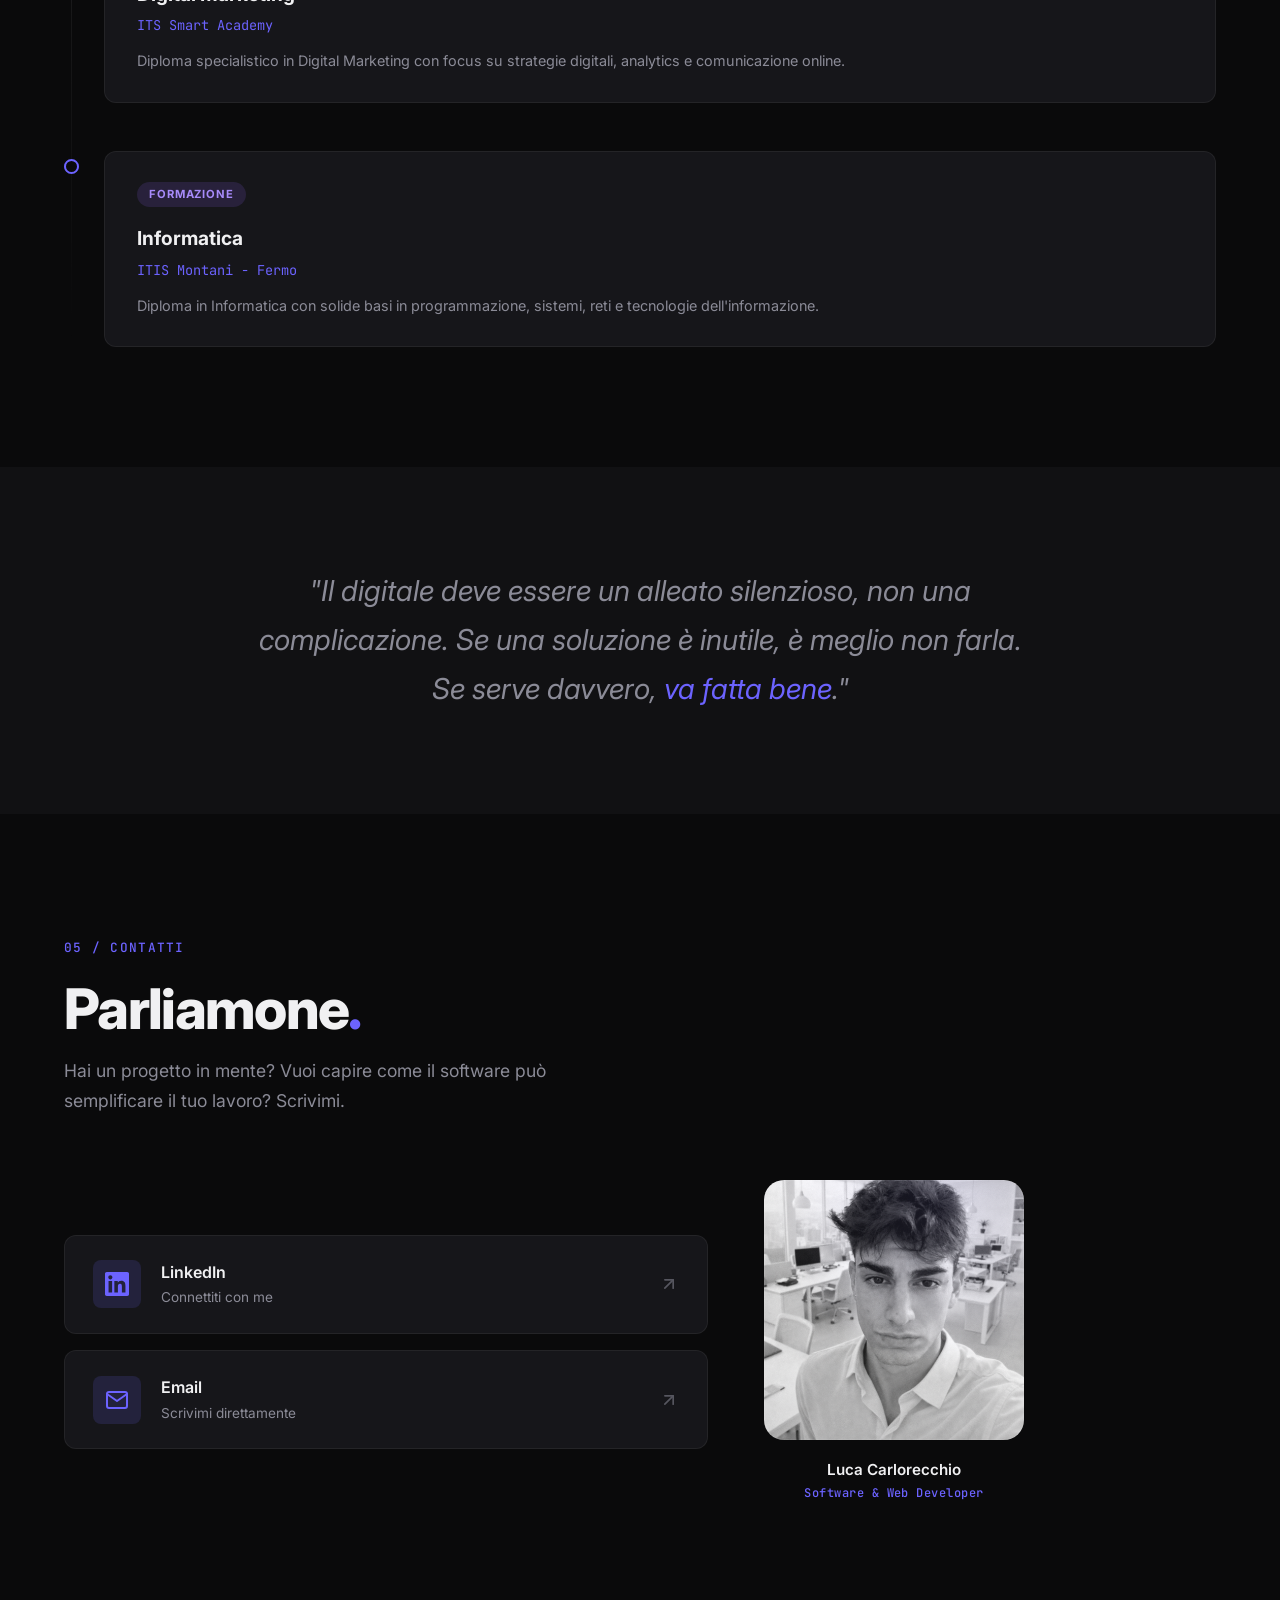
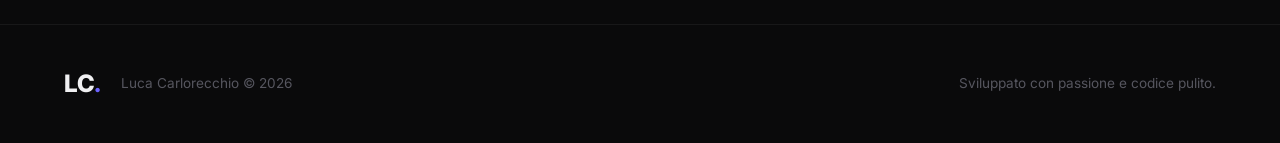
==== commit 34cc0828: "hero: redesign scroll indicator, fix Carlorecchio hover, add particles + contact photo - Scroll indi" ====
--- a/index.html
+++ b/index.html
@@ -34,6 +34,7 @@
     <section class="hero" id="hero">
         <div class="hero-bg">
             <div class="hero-grid"></div>
+            <canvas class="hero-particles" aria-hidden="true"></canvas>
             <div class="hero-glow hero-glow--1"></div>
             <div class="hero-glow hero-glow--2"></div>
         </div>
@@ -60,9 +61,10 @@
                 <a href="#contact" class="btn btn--ghost">Parliamone</a>
             </div>
             <div class="hero-scroll" data-animate="fade-up" data-delay="600">
-                <a href="#about" class="scroll-indicator">
+                <a href="#about" class="scroll-indicator" aria-label="Scorri verso il basso">
                     <span class="scroll-text">Scorri</span>
                     <div class="scroll-line"></div>
+                    <span class="scroll-arrow"></span>
                 </a>
             </div>
         </div>
@@ -309,6 +311,16 @@
                         <svg class="contact-arrow" width="20" height="20" viewBox="0 0 24 24" fill="none" stroke="currentColor" stroke-width="2" stroke-linecap="round" stroke-linejoin="round"><line x1="7" y1="17" x2="17" y2="7"></line><polyline points="7 7 17 7 17 17"></polyline></svg>
                     </a>
                 </div>
+                <div class="contact-photo" data-animate="fade-up" data-delay="200">
+                    <div class="contact-photo-frame">
+                        <img src="assets/luca-carlorecchio.png" alt="Luca Carlorecchio" />
+                        <div class="contact-photo-border"></div>
+                    </div>
+                    <p class="contact-photo-caption">
+                        <span>Luca Carlorecchio</span>
+                        <span class="contact-photo-role">Software &amp; Web Developer</span>
+                    </p>
+                </div>
             </div>
         </div>
     </section>
--- a/style.css
+++ b/style.css
@@ -201,6 +201,14 @@
     -webkit-mask-image: radial-gradient(ellipse at center, black 30%, transparent 70%);
 }
 
+.hero-particles {
+    position: absolute;
+    inset: 0;
+    width: 100%;
+    height: 100%;
+    pointer-events: none;
+}
+
 .hero-glow {
     position: absolute;
     border-radius: 50%;
@@ -279,12 +287,13 @@
     -webkit-text-stroke: 2px var(--text-primary);
     color: transparent;
     display: inline-block;
-    transition: var(--transition-slow);
+    transition: color 0.6s cubic-bezier(0.4, 0, 0.2, 1),
+                -webkit-text-stroke-color 0.6s cubic-bezier(0.4, 0, 0.2, 1);
 }
 
 .hero-title--outline:hover {
     color: var(--text-primary);
-    -webkit-text-stroke: 0px;
+    -webkit-text-stroke-color: transparent;
 }
 
 .hero-subtitle {
@@ -365,34 +374,37 @@
 /* === Scroll Indicator === */
 .hero-scroll {
     position: absolute;
-    bottom: 40px;
-    left: 24px;
+    bottom: 28px;
+    left: 50%;
+    transform: translateX(-50%);
 }
 
 .scroll-indicator {
     display: flex;
-    align-items: center;
-    gap: 12px;
+    flex-direction: column;
+    align-items: center;
+    gap: 14px;
     color: var(--text-tertiary);
-    font-size: 0.75rem;
+    font-size: 0.7rem;
     font-weight: 500;
     text-transform: uppercase;
-    letter-spacing: 0.15em;
-    transition: var(--transition);
+    letter-spacing: 0.28em;
+    transition: var(--transition);
+    padding: 4px 8px;
 }
 
 .scroll-indicator:hover {
-    color: var(--text-secondary);
+    color: var(--accent-light);
 }
 
 .scroll-text {
-    writing-mode: vertical-rl;
+    padding-left: 0.28em;
 }
 
 .scroll-line {
     width: 1px;
-    height: 60px;
-    background: var(--text-tertiary);
+    height: 110px;
+    background: linear-gradient(to bottom, transparent, var(--text-tertiary) 15%, var(--text-tertiary) 85%, transparent);
     position: relative;
     overflow: hidden;
 }
@@ -400,12 +412,26 @@
 .scroll-line::after {
     content: '';
     position: absolute;
-    top: -100%;
+    top: -40%;
     left: 0;
     width: 100%;
     height: 40%;
-    background: var(--accent);
-    animation: scrollLine 2s ease-in-out infinite;
+    background: linear-gradient(to bottom, transparent, var(--accent));
+    animation: scrollLine 2.2s ease-in-out infinite;
+}
+
+.scroll-arrow {
+    width: 9px;
+    height: 9px;
+    border-right: 1.5px solid currentColor;
+    border-bottom: 1.5px solid currentColor;
+    transform: rotate(45deg);
+    margin-top: -10px;
+    transition: var(--transition);
+}
+
+.scroll-indicator:hover .scroll-arrow {
+    transform: rotate(45deg) translate(2px, 2px);
 }
 
 @keyframes scrollLine {
@@ -860,13 +886,81 @@
 }
 
 .contact-grid {
-    max-width: 600px;
+    display: grid;
+    grid-template-columns: 1fr 260px;
+    gap: 56px;
+    max-width: 960px;
+    align-items: center;
 }
 
 .contact-links {
     display: flex;
     flex-direction: column;
     gap: 16px;
+}
+
+.contact-photo {
+    display: flex;
+    flex-direction: column;
+    align-items: center;
+    gap: 18px;
+}
+
+.contact-photo-frame {
+    position: relative;
+    width: 100%;
+    aspect-ratio: 1 / 1;
+    border-radius: var(--radius-lg);
+    overflow: hidden;
+    background: var(--bg-card);
+}
+
+.contact-photo-frame img {
+    width: 100%;
+    height: 100%;
+    object-fit: cover;
+    transition: transform var(--transition-slow);
+}
+
+.contact-photo:hover .contact-photo-frame img {
+    transform: scale(1.04);
+}
+
+.contact-photo-border {
+    position: absolute;
+    inset: 0;
+    border-radius: var(--radius-lg);
+    border: 1px solid var(--border);
+    pointer-events: none;
+}
+
+.contact-photo-frame::after {
+    content: '';
+    position: absolute;
+    inset: 0;
+    border-radius: var(--radius-lg);
+    background: radial-gradient(circle at 70% 0%, var(--accent-glow), transparent 60%);
+    pointer-events: none;
+    opacity: 0.6;
+}
+
+.contact-photo-caption {
+    display: flex;
+    flex-direction: column;
+    align-items: center;
+    gap: 2px;
+    text-align: center;
+    font-size: 0.95rem;
+    font-weight: 600;
+    color: var(--text-primary);
+}
+
+.contact-photo-role {
+    font-family: var(--font-mono);
+    font-size: 0.75rem;
+    font-weight: 500;
+    color: var(--accent);
+    letter-spacing: 0.04em;
 }
 
 .contact-card {
@@ -1125,6 +1219,20 @@
         padding-left: 32px;
     }
 
+    /* Contact Mobile */
+    .contact-grid {
+        grid-template-columns: 1fr;
+        gap: 40px;
+        max-width: 480px;
+        margin: 0 auto;
+    }
+
+    .contact-photo {
+        order: -1;
+        max-width: 220px;
+        margin: 0 auto;
+    }
+
     /* Quote Mobile */
     .quote-section {
         padding: 60px 0;
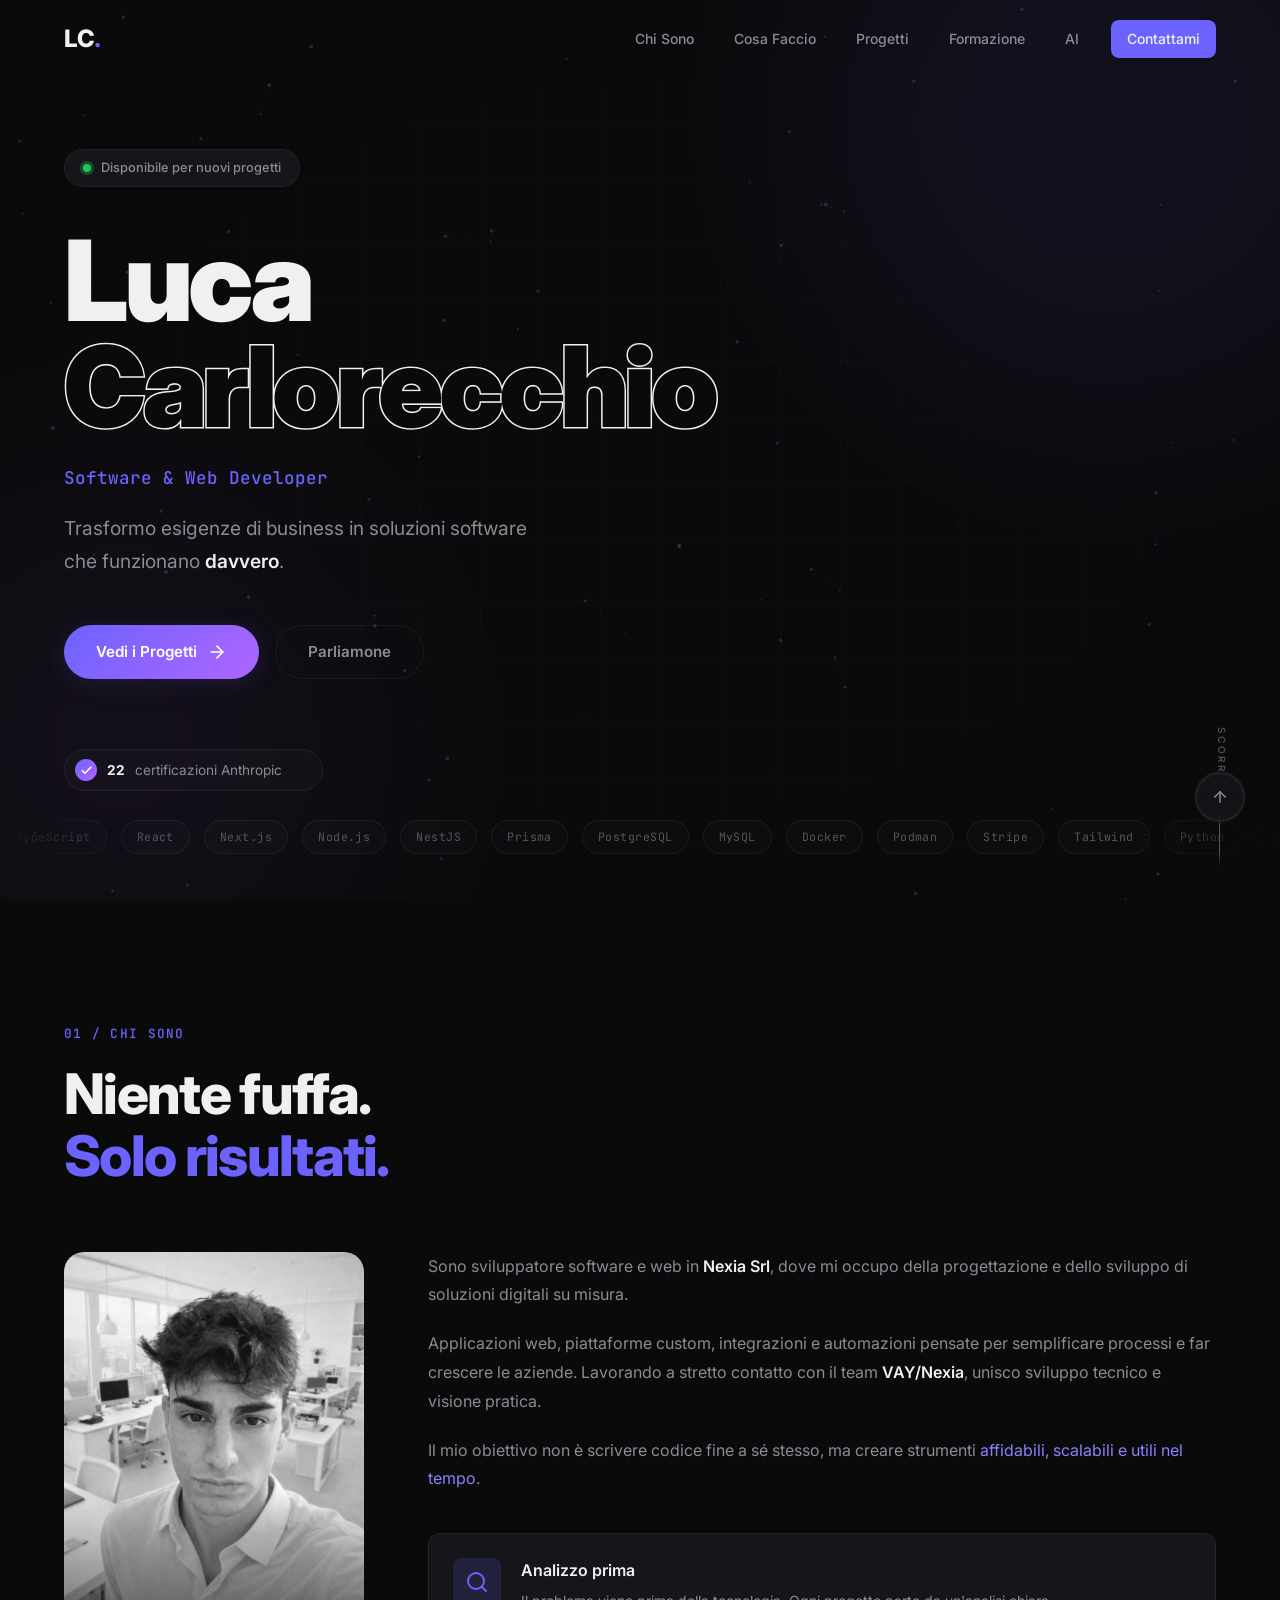
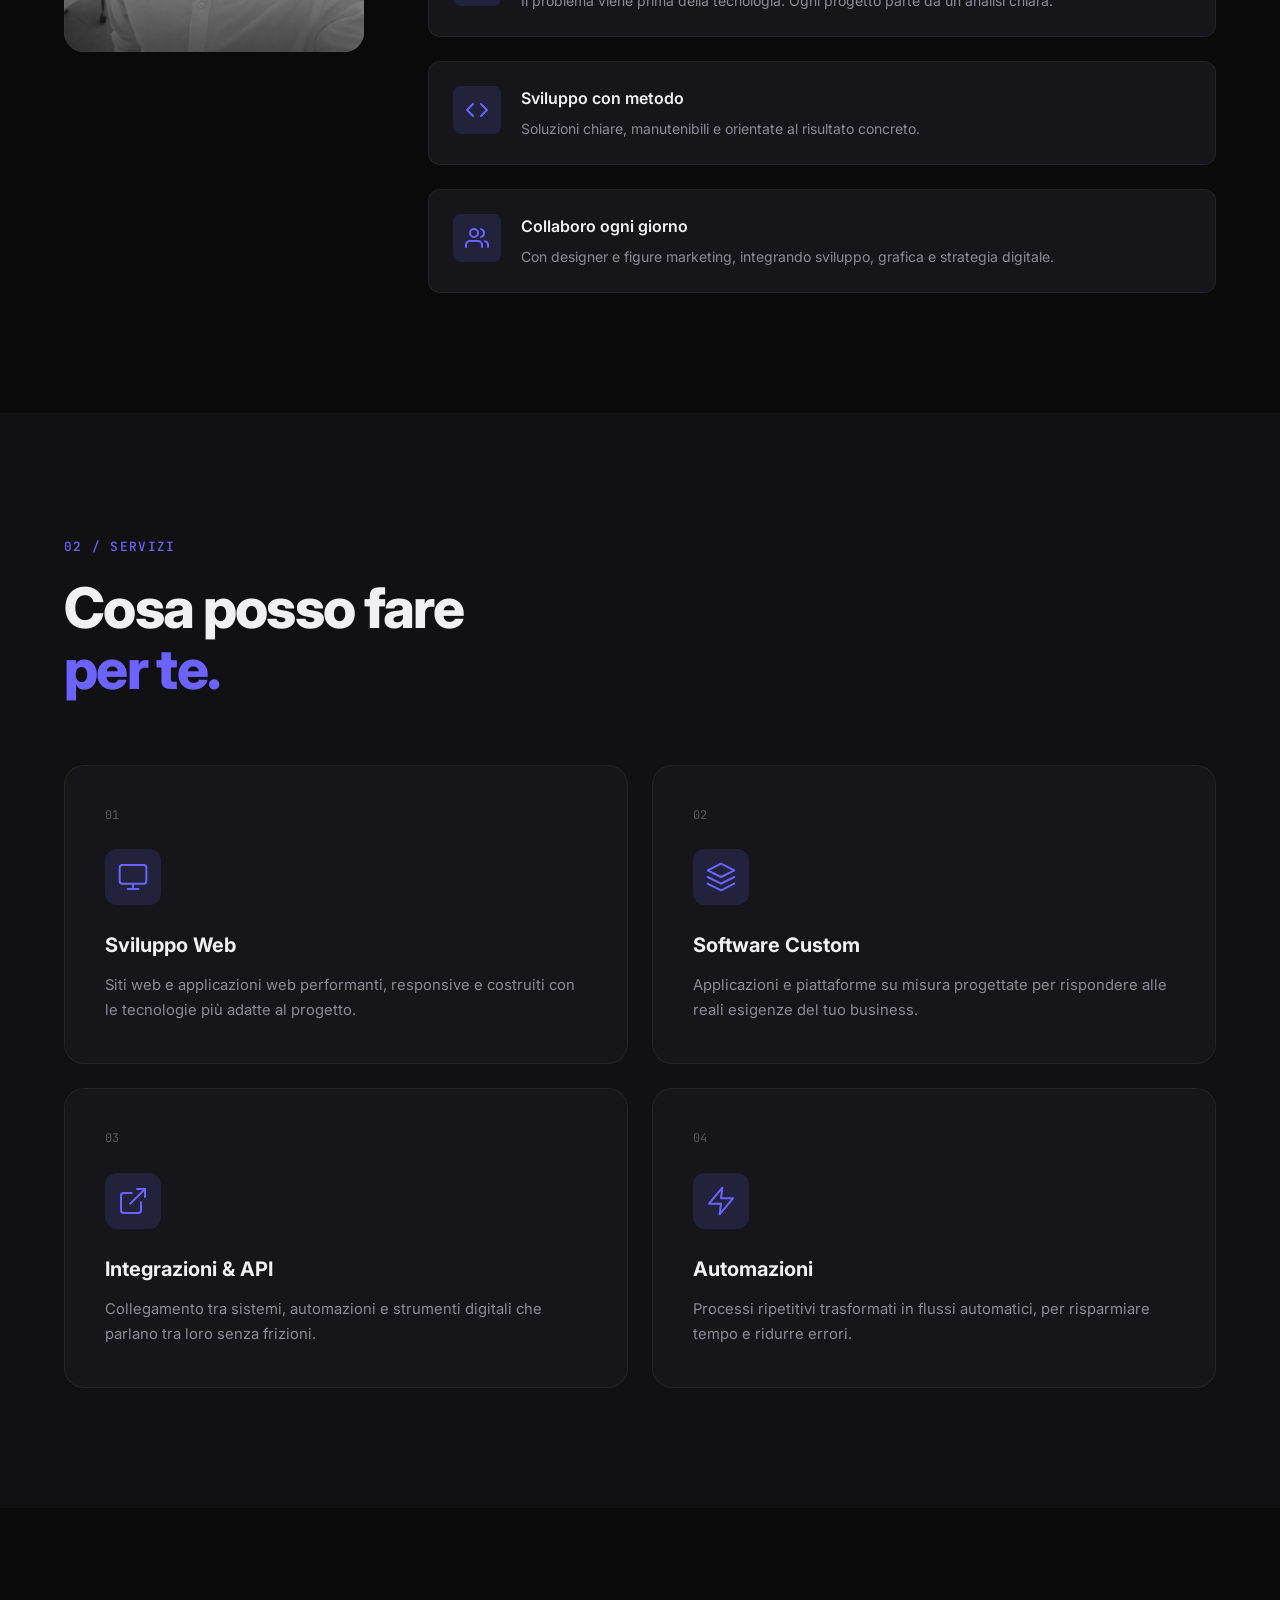
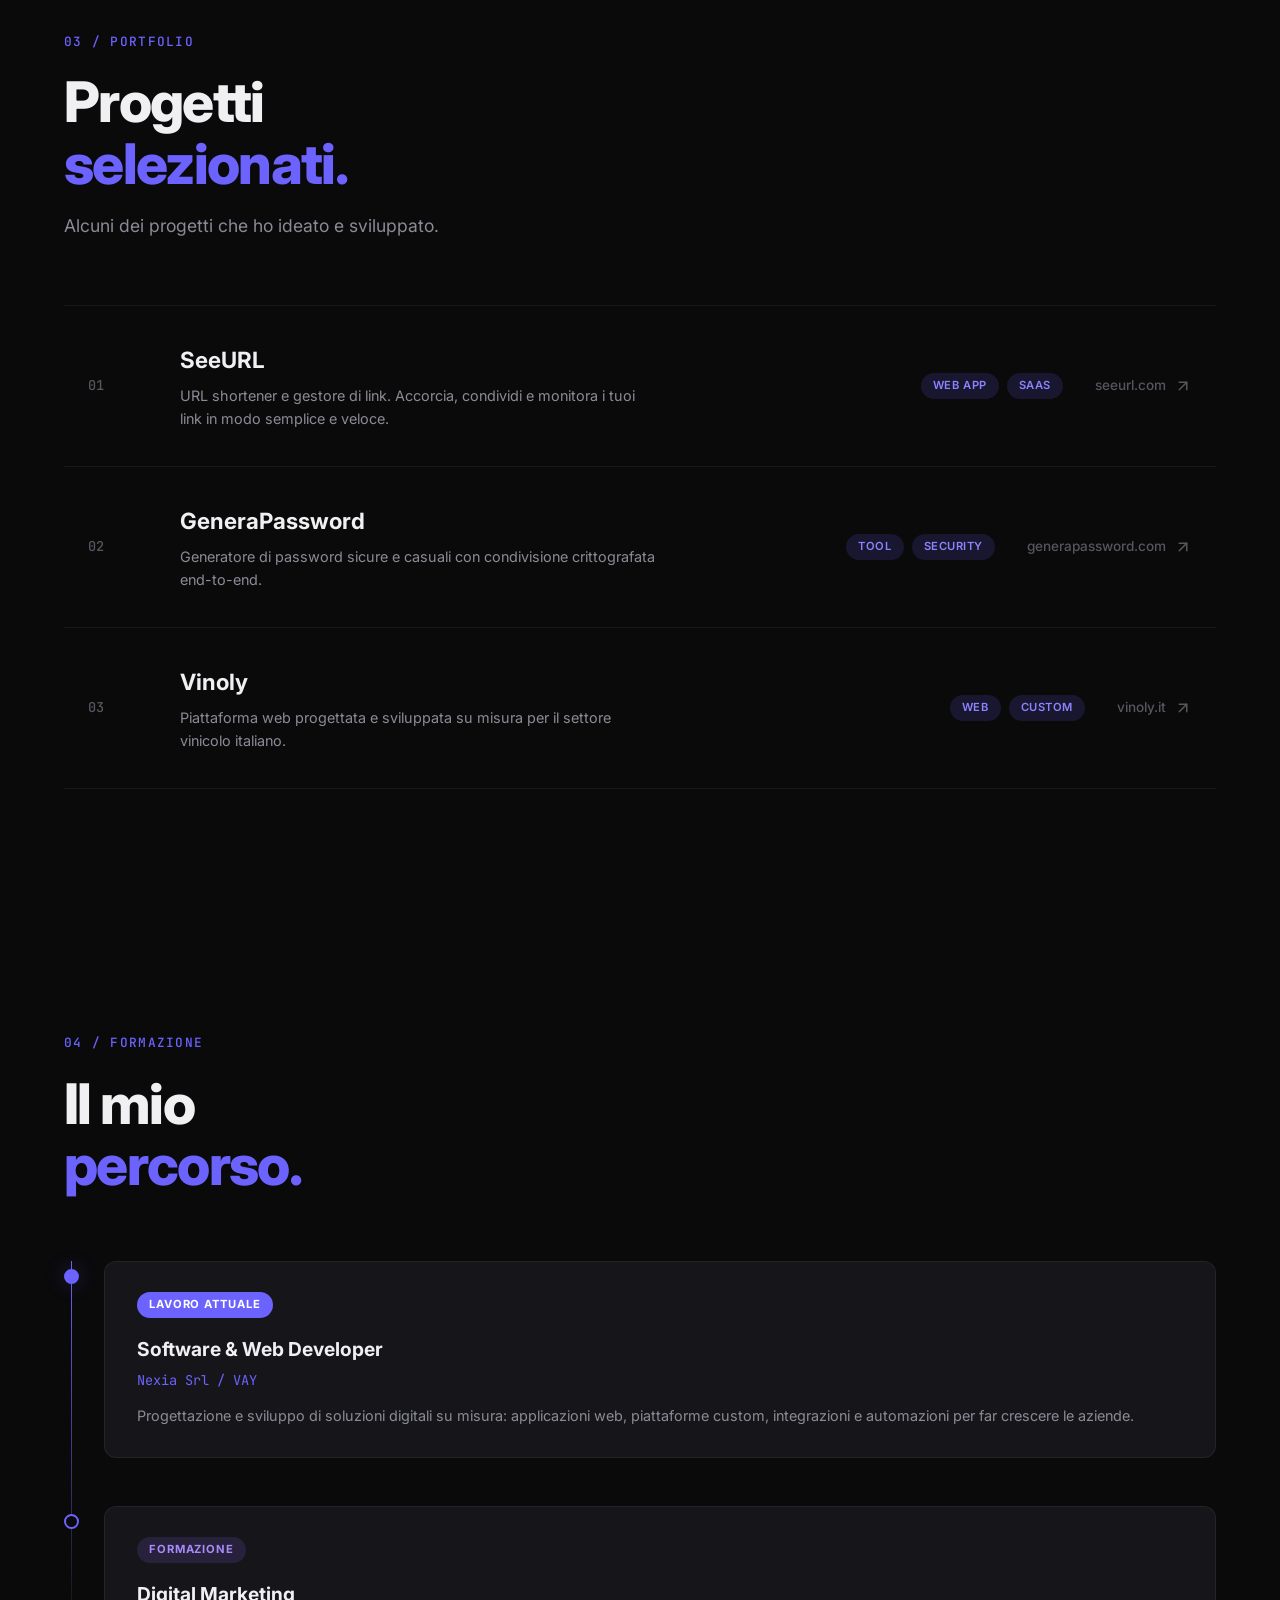
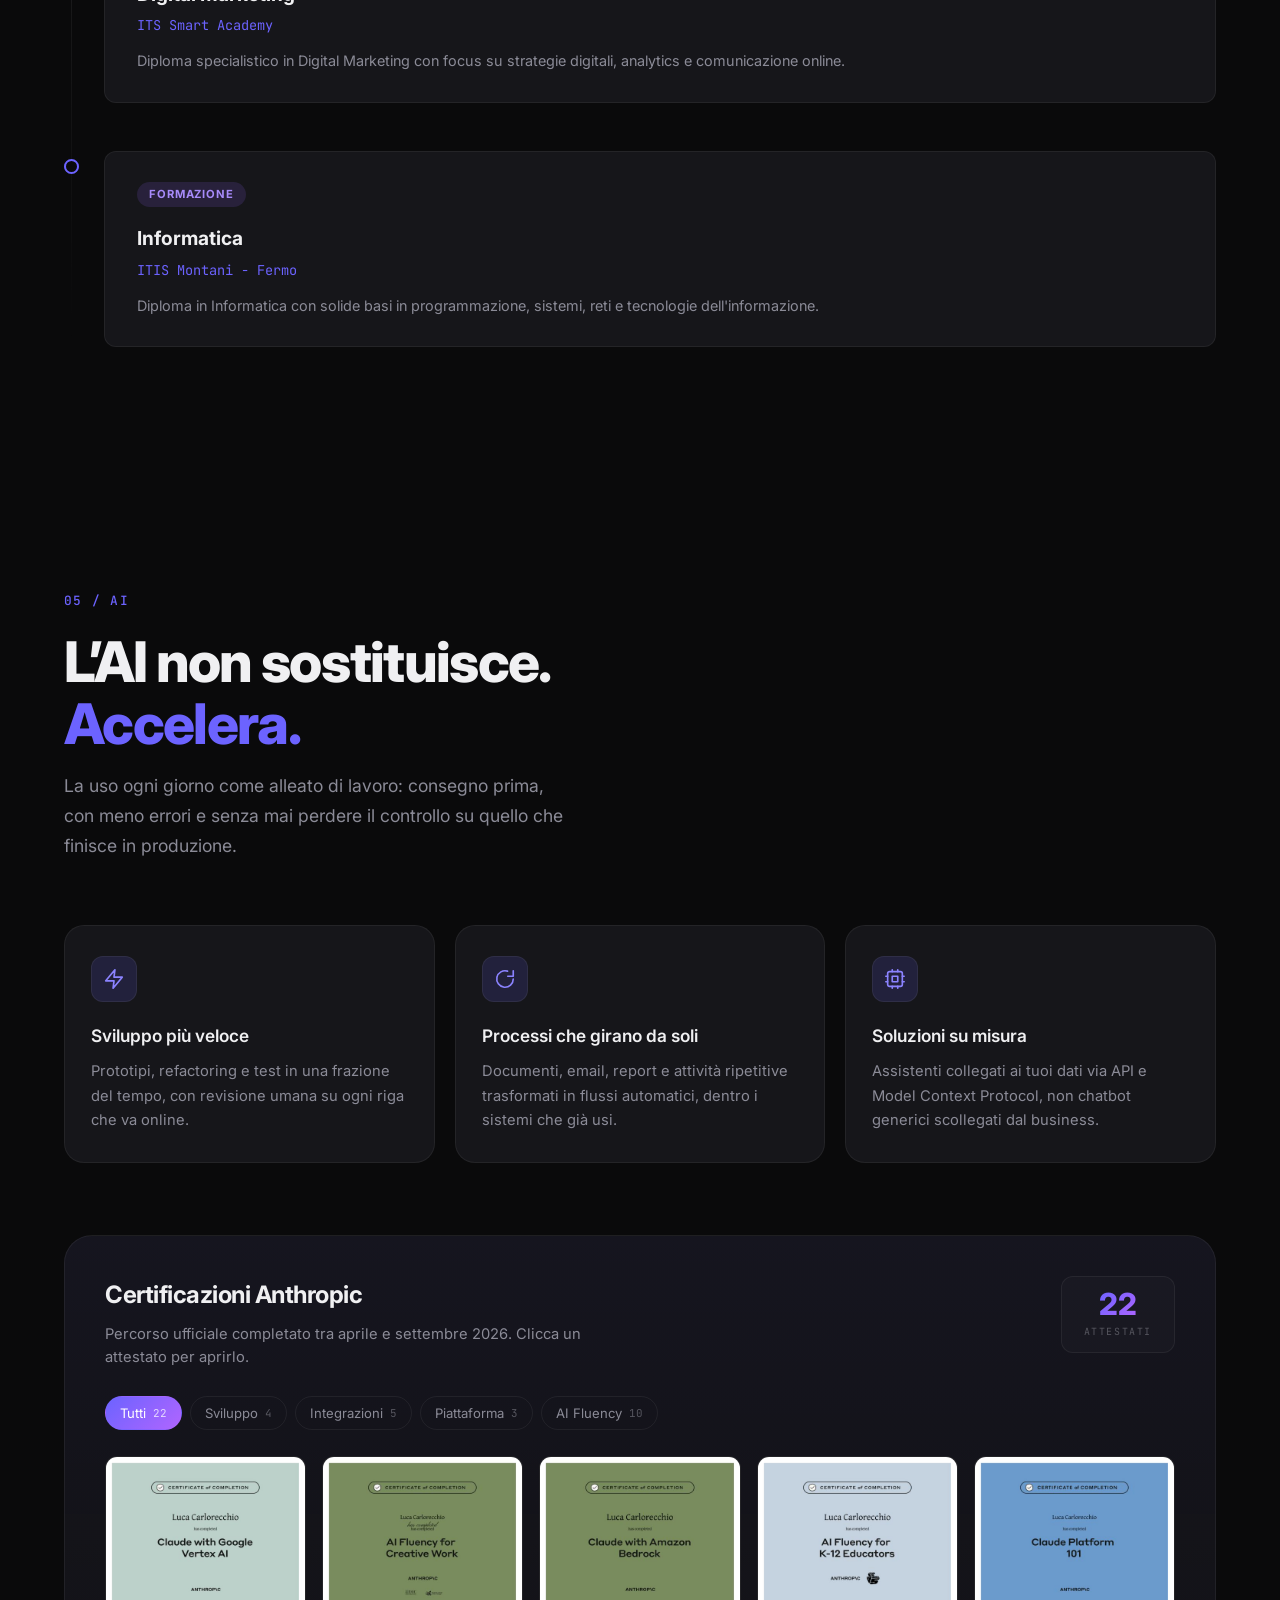
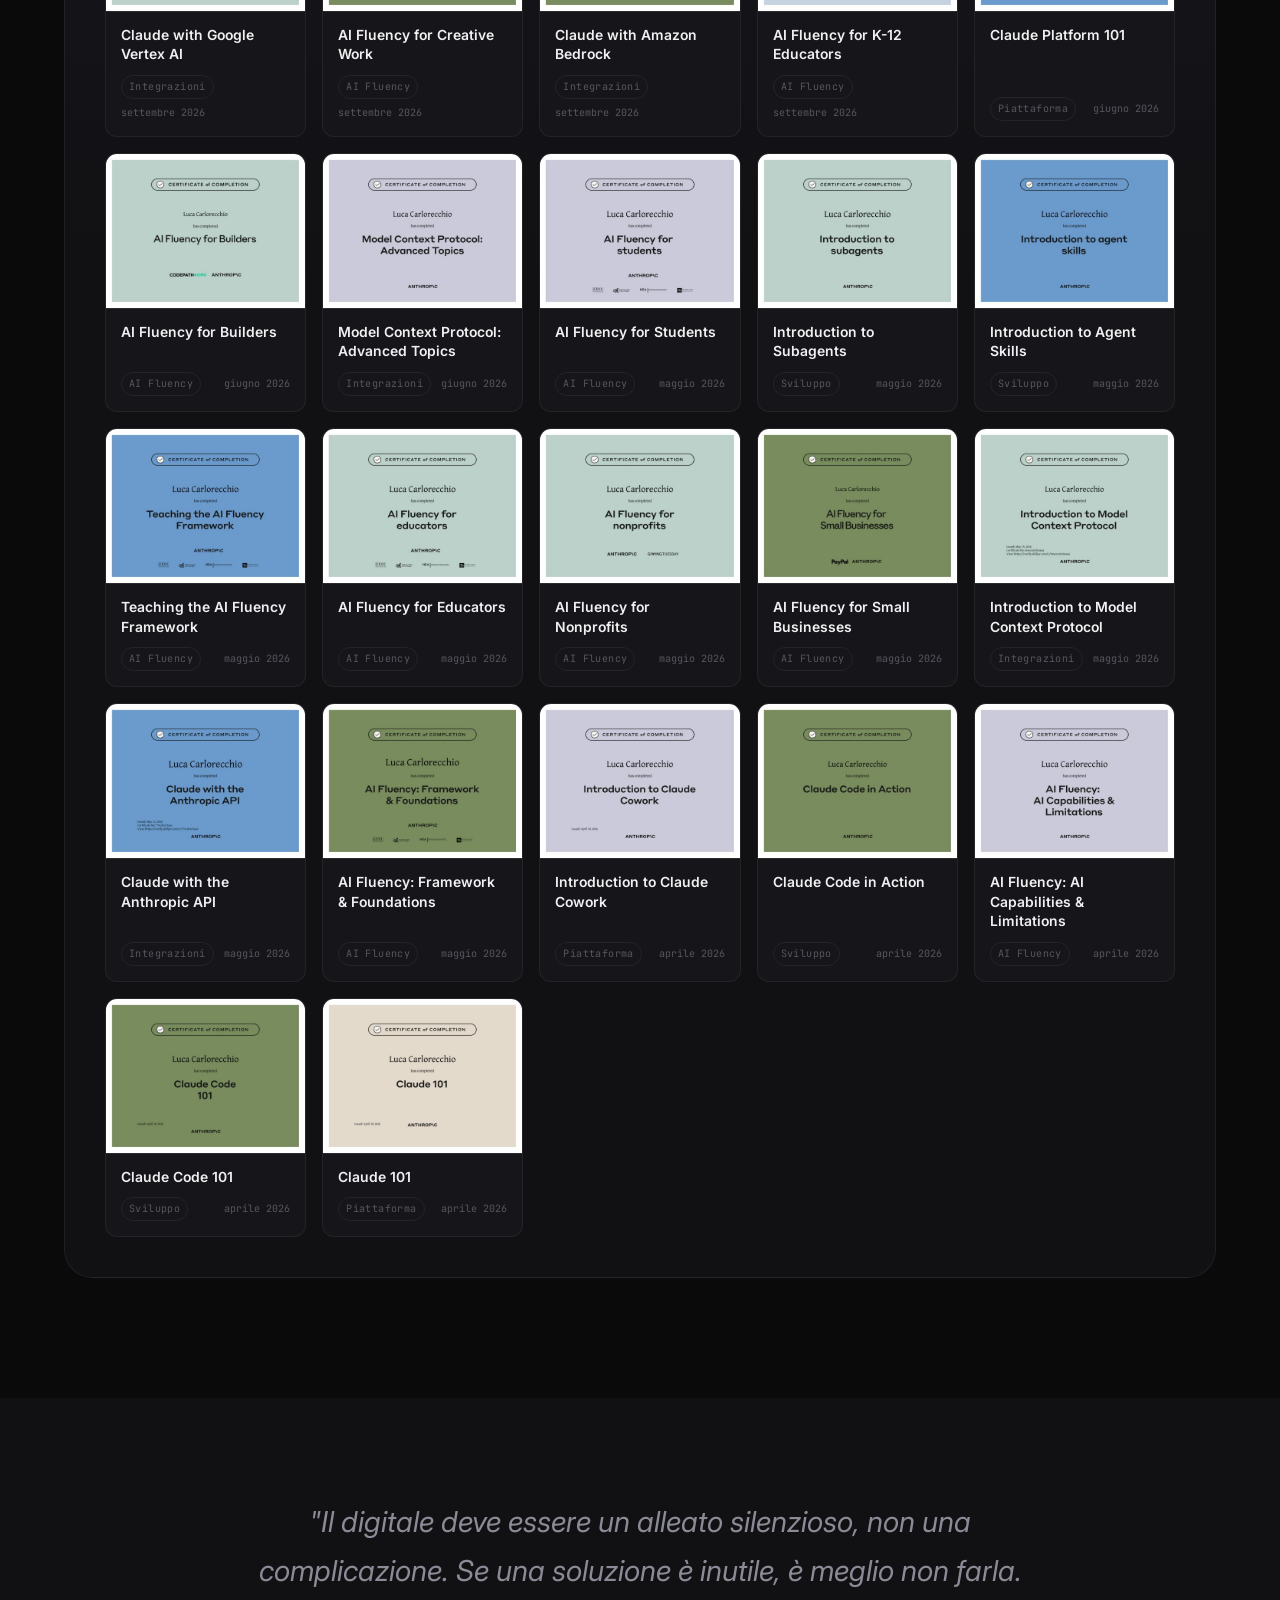
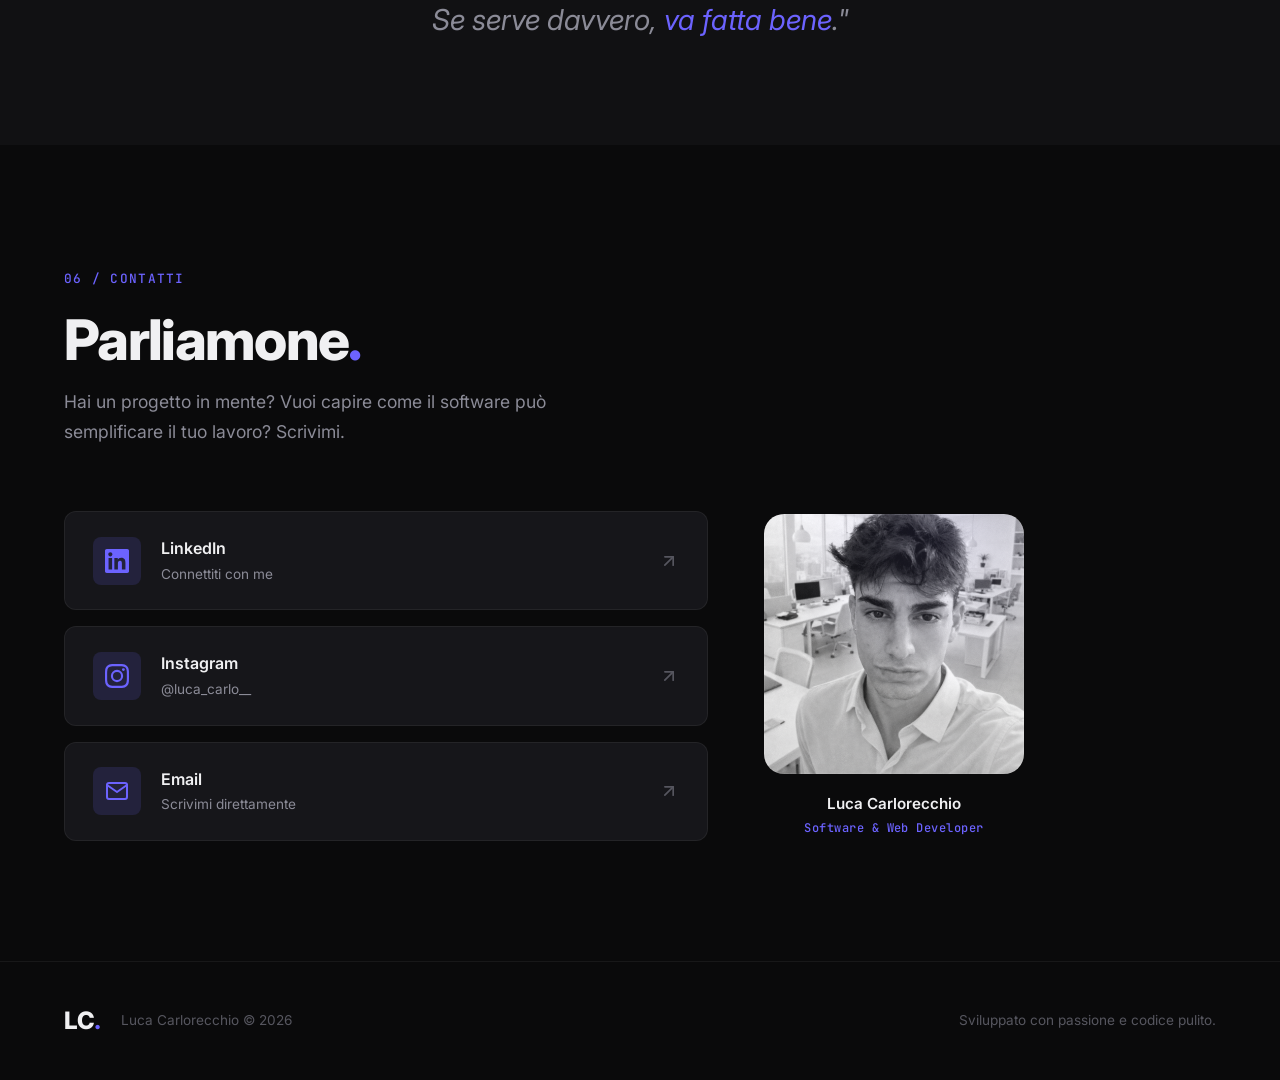
==== commit 42d9e4d5: "hero rinnovata, sezione AI con 22 certificati, Instagram Hero: l'indicatore di scorrimento diventa u" ====
--- a/index.html
+++ b/index.html
@@ -11,6 +11,21 @@
     <link rel="stylesheet" href="style.css">
 </head>
 <body>
+    <!-- Controllo scroll: freccia in giu all'inizio, torna in cima dopo -->
+    <div class="scroll-ctl" id="scrollCtl">
+        <a href="#about" class="scroll-ctl-down" aria-label="Scorri verso il basso">
+            <span class="scroll-ctl-text">Scorri</span>
+            <span class="scroll-ctl-line"></span>
+        </a>
+        <button type="button" class="scroll-ctl-top" id="scrollTop" aria-label="Torna in cima">
+            <svg class="scroll-ctl-ring" viewBox="0 0 48 48" aria-hidden="true">
+                <circle class="ring-bg" cx="24" cy="24" r="22"></circle>
+                <circle class="ring-fg" cx="24" cy="24" r="22"></circle>
+            </svg>
+            <svg class="scroll-ctl-arrow" width="18" height="18" viewBox="0 0 24 24" fill="none" stroke="currentColor" stroke-width="2" stroke-linecap="round" stroke-linejoin="round" aria-hidden="true"><line x1="12" y1="19" x2="12" y2="5"></line><polyline points="5 12 12 5 19 12"></polyline></svg>
+        </button>
+    </div>
+
     <!-- Navigation -->
     <nav class="nav" id="nav">
         <div class="nav-container">
@@ -25,6 +40,7 @@
                 <li><a href="#services" class="nav-link">Cosa Faccio</a></li>
                 <li><a href="#projects" class="nav-link">Progetti</a></li>
                 <li><a href="#education" class="nav-link">Formazione</a></li>
+                <li><a href="#ai" class="nav-link">AI</a></li>
                 <li><a href="#contact" class="nav-link nav-link--cta">Contattami</a></li>
             </ul>
         </div>
@@ -60,12 +76,60 @@
                 </a>
                 <a href="#contact" class="btn btn--ghost">Parliamone</a>
             </div>
-            <div class="hero-scroll" data-animate="fade-up" data-delay="600">
-                <a href="#about" class="scroll-indicator" aria-label="Scorri verso il basso">
-                    <span class="scroll-text">Scorri</span>
-                    <div class="scroll-line"></div>
-                    <span class="scroll-arrow"></span>
-                </a>
+            <a href="#ai" class="hero-cert" data-animate="fade-up" data-delay="500">
+                <span class="hero-cert-mark">
+                    <svg width="13" height="13" viewBox="0 0 24 24" fill="none" stroke="currentColor" stroke-width="3" stroke-linecap="round" stroke-linejoin="round"><polyline points="20 6 9 17 4 12"></polyline></svg>
+                </span>
+                <strong>22</strong> certificazioni Anthropic
+                <svg class="hero-cert-go" width="14" height="14" viewBox="0 0 24 24" fill="none" stroke="currentColor" stroke-width="2" stroke-linecap="round" stroke-linejoin="round"><line x1="5" y1="12" x2="19" y2="12"></line><polyline points="12 5 19 12 12 19"></polyline></svg>
+            </a>
+        </div>
+        <div class="hero-stack" aria-label="Tecnologie che utilizzo">
+            <div class="hero-stack-track">
+                <div class="hero-stack-run">
+                        <span>TypeScript</span>
+                        <span>React</span>
+                        <span>Next.js</span>
+                        <span>Node.js</span>
+                        <span>NestJS</span>
+                        <span>Prisma</span>
+                        <span>PostgreSQL</span>
+                        <span>MySQL</span>
+                        <span>Docker</span>
+                        <span>Podman</span>
+                        <span>Stripe</span>
+                        <span>Tailwind</span>
+                        <span>Python</span>
+                        <span>Laravel</span>
+                        <span>Claude AI</span>
+                        <span>MCP</span>
+                        <span>Git</span>
+                        <span>Linux</span>
+                        <span>Nginx</span>
+                        <span>REST API</span>
+                </div>
+                <div class="hero-stack-run" aria-hidden="true">
+                        <span>TypeScript</span>
+                        <span>React</span>
+                        <span>Next.js</span>
+                        <span>Node.js</span>
+                        <span>NestJS</span>
+                        <span>Prisma</span>
+                        <span>PostgreSQL</span>
+                        <span>MySQL</span>
+                        <span>Docker</span>
+                        <span>Podman</span>
+                        <span>Stripe</span>
+                        <span>Tailwind</span>
+                        <span>Python</span>
+                        <span>Laravel</span>
+                        <span>Claude AI</span>
+                        <span>MCP</span>
+                        <span>Git</span>
+                        <span>Linux</span>
+                        <span>Nginx</span>
+                        <span>REST API</span>
+                </div>
             </div>
         </div>
     </section>
@@ -271,6 +335,258 @@
         </div>
     </section>
 
+    <!-- AI Section -->
+    <section class="section ai" id="ai">
+        <div class="container">
+            <div class="section-header" data-animate="fade-up">
+                <span class="section-tag">05 / AI</span>
+                <h2 class="section-title">L&rsquo;AI non sostituisce.<br><span class="accent">Accelera.</span></h2>
+                <p class="section-desc">La uso ogni giorno come alleato di lavoro: consegno prima, con meno errori e senza mai perdere il controllo su quello che finisce in produzione.</p>
+            </div>
+
+            <div class="ai-uses">
+                <div class="ai-use" data-animate="fade-up" data-delay="50">
+                    <div class="ai-use-icon">
+                        <svg width="22" height="22" viewBox="0 0 24 24" fill="none" stroke="currentColor" stroke-width="1.8" stroke-linecap="round" stroke-linejoin="round"><path d="M13 2L3 14h9l-1 8 10-12h-9l1-8z"></path></svg>
+                    </div>
+                    <h3>Sviluppo pi&ugrave; veloce</h3>
+                    <p>Prototipi, refactoring e test in una frazione del tempo, con revisione umana su ogni riga che va online.</p>
+                </div>
+                <div class="ai-use" data-animate="fade-up" data-delay="120">
+                    <div class="ai-use-icon">
+                        <svg width="22" height="22" viewBox="0 0 24 24" fill="none" stroke="currentColor" stroke-width="1.8" stroke-linecap="round" stroke-linejoin="round"><path d="M21 12a9 9 0 1 1-6.219-8.56"></path><polyline points="21 3 21 9 15 9"></polyline></svg>
+                    </div>
+                    <h3>Processi che girano da soli</h3>
+                    <p>Documenti, email, report e attivit&agrave; ripetitive trasformati in flussi automatici, dentro i sistemi che gi&agrave; usi.</p>
+                </div>
+                <div class="ai-use" data-animate="fade-up" data-delay="190">
+                    <div class="ai-use-icon">
+                        <svg width="22" height="22" viewBox="0 0 24 24" fill="none" stroke="currentColor" stroke-width="1.8" stroke-linecap="round" stroke-linejoin="round"><rect x="4" y="4" width="16" height="16" rx="2"></rect><rect x="9" y="9" width="6" height="6"></rect><path d="M9 2v2M15 2v2M9 20v2M15 20v2M2 9h2M2 15h2M20 9h2M20 15h2"></path></svg>
+                    </div>
+                    <h3>Soluzioni su misura</h3>
+                    <p>Assistenti collegati ai tuoi dati via API e Model Context Protocol, non chatbot generici scollegati dal business.</p>
+                </div>
+            </div>
+
+            <div class="certs-panel" data-animate="fade-up" data-delay="100">
+                <div class="certs-head">
+                    <div class="certs-head-text">
+                        <h3>Certificazioni Anthropic</h3>
+                        <p>Percorso ufficiale completato tra aprile e settembre 2026. Clicca un attestato per aprirlo.</p>
+                    </div>
+                    <div class="certs-count"><strong>22</strong><span>attestati</span></div>
+                </div>
+                <div class="cert-filters" id="certFilters">
+                    <button type="button" class="cert-filter is-active" data-filter="all">Tutti <span>22</span></button>
+                    <button type="button" class="cert-filter" data-filter="sviluppo">Sviluppo <span>4</span></button>
+                    <button type="button" class="cert-filter" data-filter="integrazioni">Integrazioni <span>5</span></button>
+                    <button type="button" class="cert-filter" data-filter="strumenti">Piattaforma <span>3</span></button>
+                    <button type="button" class="cert-filter" data-filter="fluency">AI Fluency <span>10</span></button>
+                </div>
+                <div class="certs-grid" id="certsGrid">
+                    <a href="assets/certificati/claude-with-google-vertex-ai.pdf" target="_blank" rel="noopener" class="cert" data-cat="integrazioni">
+                        <span class="cert-shot">
+                            <img src="assets/certificati/claude-with-google-vertex-ai.jpg" alt="Certificato: Claude with Google Vertex AI" loading="lazy" decoding="async" width="520" height="402">
+                        </span>
+                        <span class="cert-body">
+                            <span class="cert-title">Claude with Google Vertex AI</span>
+                            <span class="cert-meta"><span class="cert-cat">Integrazioni</span><time datetime="2026-09-08">settembre 2026</time></span>
+                        </span>
+                    </a>
+                    <a href="assets/certificati/ai-fluency-for-creative-work.pdf" target="_blank" rel="noopener" class="cert" data-cat="fluency">
+                        <span class="cert-shot">
+                            <img src="assets/certificati/ai-fluency-for-creative-work.jpg" alt="Certificato: AI Fluency for Creative Work" loading="lazy" decoding="async" width="520" height="402">
+                        </span>
+                        <span class="cert-body">
+                            <span class="cert-title">AI Fluency for Creative Work</span>
+                            <span class="cert-meta"><span class="cert-cat">AI Fluency</span><time datetime="2026-09-07">settembre 2026</time></span>
+                        </span>
+                    </a>
+                    <a href="assets/certificati/claude-with-amazon-bedrock.pdf" target="_blank" rel="noopener" class="cert" data-cat="integrazioni">
+                        <span class="cert-shot">
+                            <img src="assets/certificati/claude-with-amazon-bedrock.jpg" alt="Certificato: Claude with Amazon Bedrock" loading="lazy" decoding="async" width="520" height="402">
+                        </span>
+                        <span class="cert-body">
+                            <span class="cert-title">Claude with Amazon Bedrock</span>
+                            <span class="cert-meta"><span class="cert-cat">Integrazioni</span><time datetime="2026-09-07">settembre 2026</time></span>
+                        </span>
+                    </a>
+                    <a href="assets/certificati/ai-fluency-for-k-12-educators.pdf" target="_blank" rel="noopener" class="cert" data-cat="fluency">
+                        <span class="cert-shot">
+                            <img src="assets/certificati/ai-fluency-for-k-12-educators.jpg" alt="Certificato: AI Fluency for K-12 Educators" loading="lazy" decoding="async" width="520" height="402">
+                        </span>
+                        <span class="cert-body">
+                            <span class="cert-title">AI Fluency for K-12 Educators</span>
+                            <span class="cert-meta"><span class="cert-cat">AI Fluency</span><time datetime="2026-09-07">settembre 2026</time></span>
+                        </span>
+                    </a>
+                    <a href="assets/certificati/claude-platform-101.pdf" target="_blank" rel="noopener" class="cert" data-cat="strumenti">
+                        <span class="cert-shot">
+                            <img src="assets/certificati/claude-platform-101.jpg" alt="Certificato: Claude Platform 101" loading="lazy" decoding="async" width="520" height="402">
+                        </span>
+                        <span class="cert-body">
+                            <span class="cert-title">Claude Platform 101</span>
+                            <span class="cert-meta"><span class="cert-cat">Piattaforma</span><time datetime="2026-06-29">giugno 2026</time></span>
+                        </span>
+                    </a>
+                    <a href="assets/certificati/ai-fluency-for-builders.pdf" target="_blank" rel="noopener" class="cert" data-cat="fluency">
+                        <span class="cert-shot">
+                            <img src="assets/certificati/ai-fluency-for-builders.jpg" alt="Certificato: AI Fluency for Builders" loading="lazy" decoding="async" width="520" height="402">
+                        </span>
+                        <span class="cert-body">
+                            <span class="cert-title">AI Fluency for Builders</span>
+                            <span class="cert-meta"><span class="cert-cat">AI Fluency</span><time datetime="2026-06-29">giugno 2026</time></span>
+                        </span>
+                    </a>
+                    <a href="assets/certificati/model-context-protocol-advanced-topics.pdf" target="_blank" rel="noopener" class="cert" data-cat="integrazioni">
+                        <span class="cert-shot">
+                            <img src="assets/certificati/model-context-protocol-advanced-topics.jpg" alt="Certificato: Model Context Protocol: Advanced Topics" loading="lazy" decoding="async" width="520" height="402">
+                        </span>
+                        <span class="cert-body">
+                            <span class="cert-title">Model Context Protocol: Advanced Topics</span>
+                            <span class="cert-meta"><span class="cert-cat">Integrazioni</span><time datetime="2026-06-29">giugno 2026</time></span>
+                        </span>
+                    </a>
+                    <a href="assets/certificati/ai-fluency-for-students.pdf" target="_blank" rel="noopener" class="cert" data-cat="fluency">
+                        <span class="cert-shot">
+                            <img src="assets/certificati/ai-fluency-for-students.jpg" alt="Certificato: AI Fluency for Students" loading="lazy" decoding="async" width="520" height="402">
+                        </span>
+                        <span class="cert-body">
+                            <span class="cert-title">AI Fluency for Students</span>
+                            <span class="cert-meta"><span class="cert-cat">AI Fluency</span><time datetime="2026-05-21">maggio 2026</time></span>
+                        </span>
+                    </a>
+                    <a href="assets/certificati/introduction-to-subagents.pdf" target="_blank" rel="noopener" class="cert" data-cat="sviluppo">
+                        <span class="cert-shot">
+                            <img src="assets/certificati/introduction-to-subagents.jpg" alt="Certificato: Introduction to Subagents" loading="lazy" decoding="async" width="520" height="402">
+                        </span>
+                        <span class="cert-body">
+                            <span class="cert-title">Introduction to Subagents</span>
+                            <span class="cert-meta"><span class="cert-cat">Sviluppo</span><time datetime="2026-05-21">maggio 2026</time></span>
+                        </span>
+                    </a>
+                    <a href="assets/certificati/introduction-to-agent-skills.pdf" target="_blank" rel="noopener" class="cert" data-cat="sviluppo">
+                        <span class="cert-shot">
+                            <img src="assets/certificati/introduction-to-agent-skills.jpg" alt="Certificato: Introduction to Agent Skills" loading="lazy" decoding="async" width="520" height="402">
+                        </span>
+                        <span class="cert-body">
+                            <span class="cert-title">Introduction to Agent Skills</span>
+                            <span class="cert-meta"><span class="cert-cat">Sviluppo</span><time datetime="2026-05-21">maggio 2026</time></span>
+                        </span>
+                    </a>
+                    <a href="assets/certificati/teaching-the-ai-fluency-framework.pdf" target="_blank" rel="noopener" class="cert" data-cat="fluency">
+                        <span class="cert-shot">
+                            <img src="assets/certificati/teaching-the-ai-fluency-framework.jpg" alt="Certificato: Teaching the AI Fluency Framework" loading="lazy" decoding="async" width="520" height="402">
+                        </span>
+                        <span class="cert-body">
+                            <span class="cert-title">Teaching the AI Fluency Framework</span>
+                            <span class="cert-meta"><span class="cert-cat">AI Fluency</span><time datetime="2026-05-21">maggio 2026</time></span>
+                        </span>
+                    </a>
+                    <a href="assets/certificati/ai-fluency-for-educators.pdf" target="_blank" rel="noopener" class="cert" data-cat="fluency">
+                        <span class="cert-shot">
+                            <img src="assets/certificati/ai-fluency-for-educators.jpg" alt="Certificato: AI Fluency for Educators" loading="lazy" decoding="async" width="520" height="402">
+                        </span>
+                        <span class="cert-body">
+                            <span class="cert-title">AI Fluency for Educators</span>
+                            <span class="cert-meta"><span class="cert-cat">AI Fluency</span><time datetime="2026-05-14">maggio 2026</time></span>
+                        </span>
+                    </a>
+                    <a href="assets/certificati/ai-fluency-for-nonprofits.pdf" target="_blank" rel="noopener" class="cert" data-cat="fluency">
+                        <span class="cert-shot">
+                            <img src="assets/certificati/ai-fluency-for-nonprofits.jpg" alt="Certificato: AI Fluency for Nonprofits" loading="lazy" decoding="async" width="520" height="402">
+                        </span>
+                        <span class="cert-body">
+                            <span class="cert-title">AI Fluency for Nonprofits</span>
+                            <span class="cert-meta"><span class="cert-cat">AI Fluency</span><time datetime="2026-05-14">maggio 2026</time></span>
+                        </span>
+                    </a>
+                    <a href="assets/certificati/ai-fluency-for-small-businesses.pdf" target="_blank" rel="noopener" class="cert" data-cat="fluency">
+                        <span class="cert-shot">
+                            <img src="assets/certificati/ai-fluency-for-small-businesses.jpg" alt="Certificato: AI Fluency for Small Businesses" loading="lazy" decoding="async" width="520" height="402">
+                        </span>
+                        <span class="cert-body">
+                            <span class="cert-title">AI Fluency for Small Businesses</span>
+                            <span class="cert-meta"><span class="cert-cat">AI Fluency</span><time datetime="2026-05-14">maggio 2026</time></span>
+                        </span>
+                    </a>
+                    <a href="assets/certificati/introduction-to-model-context-protocol.pdf" target="_blank" rel="noopener" class="cert" data-cat="integrazioni">
+                        <span class="cert-shot">
+                            <img src="assets/certificati/introduction-to-model-context-protocol.jpg" alt="Certificato: Introduction to Model Context Protocol" loading="lazy" decoding="async" width="520" height="402">
+                        </span>
+                        <span class="cert-body">
+                            <span class="cert-title">Introduction to Model Context Protocol</span>
+                            <span class="cert-meta"><span class="cert-cat">Integrazioni</span><time datetime="2026-05-14">maggio 2026</time></span>
+                        </span>
+                    </a>
+                    <a href="assets/certificati/claude-with-the-anthropic-api.pdf" target="_blank" rel="noopener" class="cert" data-cat="integrazioni">
+                        <span class="cert-shot">
+                            <img src="assets/certificati/claude-with-the-anthropic-api.jpg" alt="Certificato: Claude with the Anthropic API" loading="lazy" decoding="async" width="520" height="402">
+                        </span>
+                        <span class="cert-body">
+                            <span class="cert-title">Claude with the Anthropic API</span>
+                            <span class="cert-meta"><span class="cert-cat">Integrazioni</span><time datetime="2026-05-12">maggio 2026</time></span>
+                        </span>
+                    </a>
+                    <a href="assets/certificati/ai-fluency-framework-e-foundations.pdf" target="_blank" rel="noopener" class="cert" data-cat="fluency">
+                        <span class="cert-shot">
+                            <img src="assets/certificati/ai-fluency-framework-e-foundations.jpg" alt="Certificato: AI Fluency: Framework & Foundations" loading="lazy" decoding="async" width="520" height="402">
+                        </span>
+                        <span class="cert-body">
+                            <span class="cert-title">AI Fluency: Framework & Foundations</span>
+                            <span class="cert-meta"><span class="cert-cat">AI Fluency</span><time datetime="2026-05-05">maggio 2026</time></span>
+                        </span>
+                    </a>
+                    <a href="assets/certificati/introduction-to-claude-cowork.pdf" target="_blank" rel="noopener" class="cert" data-cat="strumenti">
+                        <span class="cert-shot">
+                            <img src="assets/certificati/introduction-to-claude-cowork.jpg" alt="Certificato: Introduction to Claude Cowork" loading="lazy" decoding="async" width="520" height="402">
+                        </span>
+                        <span class="cert-body">
+                            <span class="cert-title">Introduction to Claude Cowork</span>
+                            <span class="cert-meta"><span class="cert-cat">Piattaforma</span><time datetime="2026-04-30">aprile 2026</time></span>
+                        </span>
+                    </a>
+                    <a href="assets/certificati/claude-code-in-action.pdf" target="_blank" rel="noopener" class="cert" data-cat="sviluppo">
+                        <span class="cert-shot">
+                            <img src="assets/certificati/claude-code-in-action.jpg" alt="Certificato: Claude Code in Action" loading="lazy" decoding="async" width="520" height="402">
+                        </span>
+                        <span class="cert-body">
+                            <span class="cert-title">Claude Code in Action</span>
+                            <span class="cert-meta"><span class="cert-cat">Sviluppo</span><time datetime="2026-04-30">aprile 2026</time></span>
+                        </span>
+                    </a>
+                    <a href="assets/certificati/ai-fluency-ai-capabilities-e-limitations.pdf" target="_blank" rel="noopener" class="cert" data-cat="fluency">
+                        <span class="cert-shot">
+                            <img src="assets/certificati/ai-fluency-ai-capabilities-e-limitations.jpg" alt="Certificato: AI Fluency: AI Capabilities & Limitations" loading="lazy" decoding="async" width="520" height="402">
+                        </span>
+                        <span class="cert-body">
+                            <span class="cert-title">AI Fluency: AI Capabilities & Limitations</span>
+                            <span class="cert-meta"><span class="cert-cat">AI Fluency</span><time datetime="2026-04-30">aprile 2026</time></span>
+                        </span>
+                    </a>
+                    <a href="assets/certificati/claude-code-101.pdf" target="_blank" rel="noopener" class="cert" data-cat="sviluppo">
+                        <span class="cert-shot">
+                            <img src="assets/certificati/claude-code-101.jpg" alt="Certificato: Claude Code 101" loading="lazy" decoding="async" width="520" height="402">
+                        </span>
+                        <span class="cert-body">
+                            <span class="cert-title">Claude Code 101</span>
+                            <span class="cert-meta"><span class="cert-cat">Sviluppo</span><time datetime="2026-04-30">aprile 2026</time></span>
+                        </span>
+                    </a>
+                    <a href="assets/certificati/claude-101.pdf" target="_blank" rel="noopener" class="cert" data-cat="strumenti">
+                        <span class="cert-shot">
+                            <img src="assets/certificati/claude-101.jpg" alt="Certificato: Claude 101" loading="lazy" decoding="async" width="520" height="402">
+                        </span>
+                        <span class="cert-body">
+                            <span class="cert-title">Claude 101</span>
+                            <span class="cert-meta"><span class="cert-cat">Piattaforma</span><time datetime="2026-04-30">aprile 2026</time></span>
+                        </span>
+                    </a>
+                </div>
+            </div>
+        </div>
+    </section>
+
     <!-- Philosophy Quote -->
     <section class="section quote-section">
         <div class="container">
@@ -284,7 +600,7 @@
     <section class="section contact" id="contact">
         <div class="container">
             <div class="section-header" data-animate="fade-up">
-                <span class="section-tag">05 / Contatti</span>
+                <span class="section-tag">06 / Contatti</span>
                 <h2 class="section-title">Parliamone<span class="accent">.</span></h2>
                 <p class="section-desc">Hai un progetto in mente? Vuoi capire come il software può semplificare il tuo lavoro? Scrivimi.</p>
             </div>
@@ -297,6 +613,16 @@
                         <div>
                             <h3>LinkedIn</h3>
                             <p>Connettiti con me</p>
+                        </div>
+                        <svg class="contact-arrow" width="20" height="20" viewBox="0 0 24 24" fill="none" stroke="currentColor" stroke-width="2" stroke-linecap="round" stroke-linejoin="round"><line x1="7" y1="17" x2="17" y2="7"></line><polyline points="7 7 17 7 17 17"></polyline></svg>
+                    </a>
+                    <a href="https://www.instagram.com/luca_carlo__/" target="_blank" rel="noopener" class="contact-card">
+                        <div class="contact-card-icon">
+                            <svg width="24" height="24" viewBox="0 0 24 24" fill="currentColor"><path d="M12 2.163c3.204 0 3.584.012 4.85.07 3.252.148 4.771 1.691 4.919 4.919.058 1.265.069 1.645.069 4.849 0 3.205-.012 3.584-.069 4.849-.149 3.225-1.664 4.771-4.919 4.919-1.266.058-1.644.07-4.85.07-3.204 0-3.584-.012-4.849-.07-3.26-.149-4.771-1.699-4.919-4.92-.058-1.265-.07-1.644-.07-4.849 0-3.204.013-3.583.07-4.849.149-3.227 1.664-4.771 4.919-4.919 1.266-.057 1.645-.069 4.849-.069zM12 0C8.741 0 8.333.014 7.053.072 2.695.272.273 2.69.073 7.052.014 8.333 0 8.741 0 12c0 3.259.014 3.668.072 4.948.2 4.358 2.618 6.78 6.98 6.98C8.333 23.986 8.741 24 12 24c3.259 0 3.668-.014 4.948-.072 4.354-.2 6.782-2.618 6.979-6.98.059-1.28.073-1.689.073-4.948 0-3.259-.014-3.667-.072-4.947-.196-4.354-2.617-6.78-6.979-6.98C15.668.014 15.259 0 12 0zm0 5.838a6.162 6.162 0 100 12.324 6.162 6.162 0 000-12.324zM12 16a4 4 0 110-8 4 4 0 010 8zm6.406-11.845a1.44 1.44 0 100 2.881 1.44 1.44 0 000-2.881z"/></svg>
+                        </div>
+                        <div>
+                            <h3>Instagram</h3>
+                            <p>@luca_carlo__</p>
                         </div>
                         <svg class="contact-arrow" width="20" height="20" viewBox="0 0 24 24" fill="none" stroke="currentColor" stroke-width="2" stroke-linecap="round" stroke-linejoin="round"><line x1="7" y1="17" x2="17" y2="7"></line><polyline points="7 7 17 7 17 17"></polyline></svg>
                     </a>
--- a/style.css
+++ b/style.css
@@ -284,8 +284,9 @@
 }
 
 .hero-title--outline {
-    -webkit-text-stroke: 2px var(--text-primary);
-    color: transparent;
+    -webkit-text-stroke: 3px var(--text-primary);
+    color: var(--bg);
+    paint-order: stroke fill;
     display: inline-block;
     transition: color 0.6s cubic-bezier(0.4, 0, 0.2, 1),
                 -webkit-text-stroke-color 0.6s cubic-bezier(0.4, 0, 0.2, 1);
@@ -322,7 +323,7 @@
     display: flex;
     gap: 16px;
     flex-wrap: wrap;
-    margin-bottom: 80px;
+    margin-bottom: 34px;
 }
 
 /* === Buttons === */
@@ -369,74 +370,6 @@
     color: var(--text-primary);
     border-color: var(--border-hover);
     background: rgba(255, 255, 255, 0.03);
-}
-
-/* === Scroll Indicator === */
-.hero-scroll {
-    position: absolute;
-    bottom: 28px;
-    left: 50%;
-    transform: translateX(-50%);
-}
-
-.scroll-indicator {
-    display: flex;
-    flex-direction: column;
-    align-items: center;
-    gap: 14px;
-    color: var(--text-tertiary);
-    font-size: 0.7rem;
-    font-weight: 500;
-    text-transform: uppercase;
-    letter-spacing: 0.28em;
-    transition: var(--transition);
-    padding: 4px 8px;
-}
-
-.scroll-indicator:hover {
-    color: var(--accent-light);
-}
-
-.scroll-text {
-    padding-left: 0.28em;
-}
-
-.scroll-line {
-    width: 1px;
-    height: 110px;
-    background: linear-gradient(to bottom, transparent, var(--text-tertiary) 15%, var(--text-tertiary) 85%, transparent);
-    position: relative;
-    overflow: hidden;
-}
-
-.scroll-line::after {
-    content: '';
-    position: absolute;
-    top: -40%;
-    left: 0;
-    width: 100%;
-    height: 40%;
-    background: linear-gradient(to bottom, transparent, var(--accent));
-    animation: scrollLine 2.2s ease-in-out infinite;
-}
-
-.scroll-arrow {
-    width: 9px;
-    height: 9px;
-    border-right: 1.5px solid currentColor;
-    border-bottom: 1.5px solid currentColor;
-    transform: rotate(45deg);
-    margin-top: -10px;
-    transition: var(--transition);
-}
-
-.scroll-indicator:hover .scroll-arrow {
-    transform: rotate(45deg) translate(2px, 2px);
-}
-
-@keyframes scrollLine {
-    0% { top: -40%; }
-    100% { top: 100%; }
 }
 
 /* === Sections === */
@@ -1170,10 +1103,6 @@
         margin-bottom: 40px;
     }
 
-    .hero-scroll {
-        display: none;
-    }
-
     .hide-mobile {
         display: none;
     }
@@ -1273,3 +1202,535 @@
         padding: 20px;
     }
 }
+
+/* === Hero: badge certificazioni === */
+.hero-cert {
+    display: inline-flex;
+    align-items: center;
+    gap: 10px;
+    margin-top: 36px;
+    padding: 9px 16px 9px 10px;
+    border: 1px solid var(--border);
+    border-radius: 100px;
+    background: rgba(255, 255, 255, 0.02);
+    color: var(--text-secondary);
+    font-size: 0.85rem;
+    text-decoration: none;
+    transition: var(--transition);
+}
+
+.hero-cert strong {
+    color: var(--text-primary);
+    font-weight: 700;
+}
+
+.hero-cert-mark {
+    display: grid;
+    place-items: center;
+    width: 22px;
+    height: 22px;
+    border-radius: 50%;
+    background: var(--gradient-accent);
+    color: #fff;
+    flex: none;
+}
+
+.hero-cert-go {
+    opacity: 0;
+    transform: translateX(-6px);
+    transition: var(--transition);
+}
+
+.hero-cert:hover {
+    border-color: var(--border-hover);
+    background: rgba(255, 255, 255, 0.05);
+    color: var(--text-primary);
+}
+
+.hero-cert:hover .hero-cert-go {
+    opacity: 1;
+    transform: none;
+}
+
+/* === Hero: striscia tecnologie === */
+.hero-stack {
+    opacity: 0;
+    animation: stackIn 0.9s ease 0.75s forwards;
+    position: absolute;
+    left: 0;
+    right: 0;
+    bottom: 46px;
+    overflow: hidden;
+    -webkit-mask-image: linear-gradient(90deg, transparent, #000 10%, #000 82%, transparent);
+    mask-image: linear-gradient(90deg, transparent, #000 12%, #000 88%, transparent);
+}
+
+.hero-stack-track {
+    display: flex;
+    width: max-content;
+    animation: stackScroll 46s linear infinite;
+}
+
+.hero-stack-run {
+    display: flex;
+    align-items: center;
+    gap: 14px;
+    padding-right: 14px;
+}
+
+.hero-stack-run span {
+    padding: 7px 15px;
+    border: 1px solid var(--border);
+    border-radius: 100px;
+    background: rgba(255, 255, 255, 0.015);
+    color: var(--text-tertiary);
+    font-family: var(--font-mono);
+    font-size: 0.72rem;
+    letter-spacing: 0.04em;
+    white-space: nowrap;
+    transition: color 0.3s ease, border-color 0.3s ease;
+}
+
+.hero-stack-run span:hover {
+    color: var(--accent-light);
+    border-color: var(--border-hover);
+}
+
+.hero-stack:hover .hero-stack-track {
+    animation-play-state: paused;
+}
+
+@keyframes stackIn {
+    to { opacity: 1; }
+}
+
+@keyframes stackScroll {
+    to { transform: translateX(-50%); }
+}
+
+/* === Controllo scroll (basso a destra) === */
+.scroll-ctl {
+    position: fixed;
+    right: 34px;
+    bottom: 34px;
+    z-index: 90;
+    display: grid;
+    place-items: center;
+}
+
+.scroll-ctl > * {
+    grid-area: 1 / 1;
+}
+
+/* stato iniziale: invito a scorrere */
+.scroll-ctl-down {
+    display: flex;
+    flex-direction: column;
+    align-items: center;
+    gap: 12px;
+    color: var(--text-tertiary);
+    font-size: 0.62rem;
+    font-weight: 500;
+    text-transform: uppercase;
+    letter-spacing: 0.28em;
+    text-decoration: none;
+    transition: opacity 0.45s ease, transform 0.45s ease, color 0.3s ease;
+}
+
+.scroll-ctl-down .scroll-ctl-text {
+    padding-left: 0.28em;
+    writing-mode: vertical-rl;
+}
+
+.scroll-ctl-line {
+    width: 1px;
+    height: 74px;
+    background: linear-gradient(to bottom, transparent, var(--text-tertiary) 20%, var(--text-tertiary) 80%, transparent);
+    position: relative;
+    overflow: hidden;
+}
+
+.scroll-ctl-line::after {
+    content: '';
+    position: absolute;
+    top: -45%;
+    left: 0;
+    width: 100%;
+    height: 45%;
+    background: linear-gradient(to bottom, transparent, var(--accent));
+    animation: scrollLine 2.2s ease-in-out infinite;
+}
+
+.scroll-ctl-down:hover {
+    color: var(--accent-light);
+}
+
+@keyframes scrollLine {
+    0% { top: -45%; }
+    100% { top: 100%; }
+}
+
+/* stato scrollato: cerchio con freccia in su */
+.scroll-ctl-top {
+    position: relative;
+    width: 52px;
+    height: 52px;
+    display: grid;
+    place-items: center;
+    border: none;
+    border-radius: 50%;
+    background: rgba(22, 22, 26, 0.82);
+    backdrop-filter: blur(12px);
+    -webkit-backdrop-filter: blur(12px);
+    color: var(--text-secondary);
+    cursor: pointer;
+    opacity: 0;
+    visibility: hidden;
+    transform: scale(0.6);
+    transition: opacity 0.45s ease, transform 0.45s cubic-bezier(0.34, 1.4, 0.64, 1), visibility 0.45s, color 0.3s ease;
+}
+
+.scroll-ctl-top > * {
+    grid-area: 1 / 1;
+}
+
+.scroll-ctl-ring {
+    width: 52px;
+    height: 52px;
+    transform: rotate(-90deg);
+    pointer-events: none;
+}
+
+.scroll-ctl-ring circle {
+    fill: none;
+    stroke-width: 2;
+    cx: 24;
+    cy: 24;
+}
+
+.ring-bg {
+    stroke: var(--border);
+}
+
+/* la circonferenza (2 * PI * 22) e' 138.23: il JS scopre il tratto in base allo scroll */
+.ring-fg {
+    stroke: var(--accent);
+    stroke-linecap: round;
+    stroke-dasharray: 138.23;
+    stroke-dashoffset: 138.23;
+    transition: stroke-dashoffset 0.12s linear;
+}
+
+.scroll-ctl-arrow {
+    transition: transform 0.35s var(--ease, cubic-bezier(0.4, 0, 0.2, 1));
+}
+
+.scroll-ctl-top:hover {
+    color: var(--text-primary);
+}
+
+.scroll-ctl-top:hover .scroll-ctl-arrow {
+    transform: translateY(-3px);
+}
+
+.scroll-ctl.is-scrolled .scroll-ctl-down {
+    opacity: 0;
+    visibility: hidden;
+    transform: translateY(14px);
+    pointer-events: none;
+}
+
+.scroll-ctl.is-scrolled .scroll-ctl-top {
+    opacity: 1;
+    visibility: visible;
+    transform: none;
+}
+
+/* === Sezione AI === */
+.ai-uses {
+    display: grid;
+    grid-template-columns: repeat(auto-fit, minmax(260px, 1fr));
+    gap: 20px;
+    margin-bottom: 72px;
+}
+
+.ai-use {
+    padding: 30px 26px;
+    border: 1px solid var(--border);
+    border-radius: var(--radius-lg);
+    background: var(--bg-card);
+    transition: var(--transition);
+}
+
+.ai-use:hover {
+    border-color: var(--border-hover);
+    background: var(--bg-card-hover);
+    transform: translateY(-4px);
+}
+
+.ai-use-icon {
+    display: grid;
+    place-items: center;
+    width: 46px;
+    height: 46px;
+    margin-bottom: 20px;
+    border: 1px solid var(--border);
+    border-radius: var(--radius-md);
+    background: var(--accent-glow);
+    color: var(--accent-light);
+}
+
+.ai-use h3 {
+    font-size: 1.08rem;
+    font-weight: 600;
+    margin-bottom: 10px;
+    color: var(--text-primary);
+}
+
+.ai-use p {
+    font-size: 0.92rem;
+    line-height: 1.65;
+    color: var(--text-secondary);
+}
+
+/* === Pannello certificati === */
+.certs-panel {
+    padding: clamp(24px, 4vw, 40px);
+    border: 1px solid var(--border);
+    border-radius: var(--radius-xl);
+    background: linear-gradient(180deg, rgba(108, 99, 255, 0.05), transparent 40%), var(--bg-elevated);
+}
+
+.certs-head {
+    display: flex;
+    align-items: flex-start;
+    justify-content: space-between;
+    gap: 24px;
+    flex-wrap: wrap;
+    margin-bottom: 26px;
+}
+
+.certs-head h3 {
+    font-size: 1.5rem;
+    font-weight: 700;
+    letter-spacing: -0.02em;
+    margin-bottom: 8px;
+    color: var(--text-primary);
+}
+
+.certs-head p {
+    font-size: 0.92rem;
+    color: var(--text-secondary);
+    max-width: 54ch;
+}
+
+.certs-count {
+    display: flex;
+    flex-direction: column;
+    align-items: center;
+    padding: 12px 22px;
+    border: 1px solid var(--border);
+    border-radius: var(--radius-md);
+    background: rgba(255, 255, 255, 0.02);
+    flex: none;
+}
+
+.certs-count strong {
+    font-size: 1.9rem;
+    font-weight: 800;
+    line-height: 1;
+    background: var(--gradient-accent);
+    -webkit-background-clip: text;
+    background-clip: text;
+    color: transparent;
+}
+
+.certs-count span {
+    margin-top: 4px;
+    font-family: var(--font-mono);
+    font-size: 0.62rem;
+    text-transform: uppercase;
+    letter-spacing: 0.16em;
+    color: var(--text-tertiary);
+}
+
+.cert-filters {
+    display: flex;
+    flex-wrap: wrap;
+    gap: 8px;
+    margin-bottom: 26px;
+}
+
+.cert-filter {
+    display: inline-flex;
+    align-items: center;
+    gap: 7px;
+    padding: 8px 14px;
+    border: 1px solid var(--border);
+    border-radius: 100px;
+    background: transparent;
+    color: var(--text-secondary);
+    font-family: inherit;
+    font-size: 0.82rem;
+    cursor: pointer;
+    transition: var(--transition);
+}
+
+.cert-filter span {
+    font-family: var(--font-mono);
+    font-size: 0.68rem;
+    color: var(--text-tertiary);
+}
+
+.cert-filter:hover {
+    border-color: var(--border-hover);
+    color: var(--text-primary);
+}
+
+.cert-filter.is-active {
+    border-color: transparent;
+    background: var(--gradient-accent);
+    color: #fff;
+}
+
+.cert-filter.is-active span {
+    color: rgba(255, 255, 255, 0.75);
+}
+
+.certs-grid {
+    display: grid;
+    grid-template-columns: repeat(auto-fill, minmax(190px, 1fr));
+    gap: 16px;
+}
+
+.cert {
+    display: flex;
+    flex-direction: column;
+    border: 1px solid var(--border);
+    border-radius: var(--radius-md);
+    background: var(--bg-card);
+    overflow: hidden;
+    text-decoration: none;
+    transition: transform 0.35s ease, border-color 0.3s ease, box-shadow 0.35s ease;
+}
+
+.cert:hover {
+    transform: translateY(-5px);
+    border-color: var(--accent);
+    box-shadow: 0 16px 34px -18px var(--accent-glow-strong);
+}
+
+.cert-shot {
+    display: block;
+    overflow: hidden;
+    background: var(--surface);
+    border-bottom: 1px solid var(--border);
+}
+
+.cert-shot img {
+    display: block;
+    width: 100%;
+    height: auto;
+    transition: transform 0.5s ease;
+}
+
+.cert:hover .cert-shot img {
+    transform: scale(1.05);
+}
+
+.cert-body {
+    display: flex;
+    flex-direction: column;
+    gap: 10px;
+    padding: 14px 15px 15px;
+    flex: 1;
+}
+
+.cert-title {
+    font-size: 0.87rem;
+    font-weight: 600;
+    line-height: 1.4;
+    color: var(--text-primary);
+    transition: color 0.3s ease;
+}
+
+.cert:hover .cert-title {
+    color: var(--accent-light);
+}
+
+.cert-meta {
+    display: flex;
+    align-items: center;
+    justify-content: space-between;
+    gap: 6px;
+    flex-wrap: wrap;
+    margin-top: auto;
+    font-family: var(--font-mono);
+    font-size: 0.63rem;
+    color: var(--text-tertiary);
+}
+
+.cert-meta time {
+    white-space: nowrap;
+}
+
+.cert-cat {
+    padding: 3px 7px;
+    white-space: nowrap;
+    border: 1px solid var(--border);
+    border-radius: 100px;
+    letter-spacing: 0.04em;
+}
+
+.cert.is-hidden {
+    display: none;
+}
+
+@media (max-width: 768px) {
+    .scroll-ctl {
+        right: 18px;
+        bottom: 18px;
+    }
+
+    .scroll-ctl-down {
+        display: none;
+    }
+
+    .hero-stack {
+        bottom: 26px;
+    }
+
+    .hero-stack-run span {
+        font-size: 0.66rem;
+        padding: 6px 12px;
+    }
+
+    .certs-grid {
+        grid-template-columns: repeat(2, minmax(0, 1fr));
+        gap: 10px;
+    }
+
+    .certs-panel {
+        padding: 20px 14px;
+    }
+
+    .cert-title {
+        font-size: 0.8rem;
+    }
+
+    .certs-head {
+        flex-direction: column;
+    }
+}
+
+@media (prefers-reduced-motion: reduce) {
+    .hero-stack-track,
+    .scroll-ctl-line::after {
+        animation: none;
+    }
+
+    .hero-stack {
+        opacity: 1;
+        animation: none;
+    }
+}
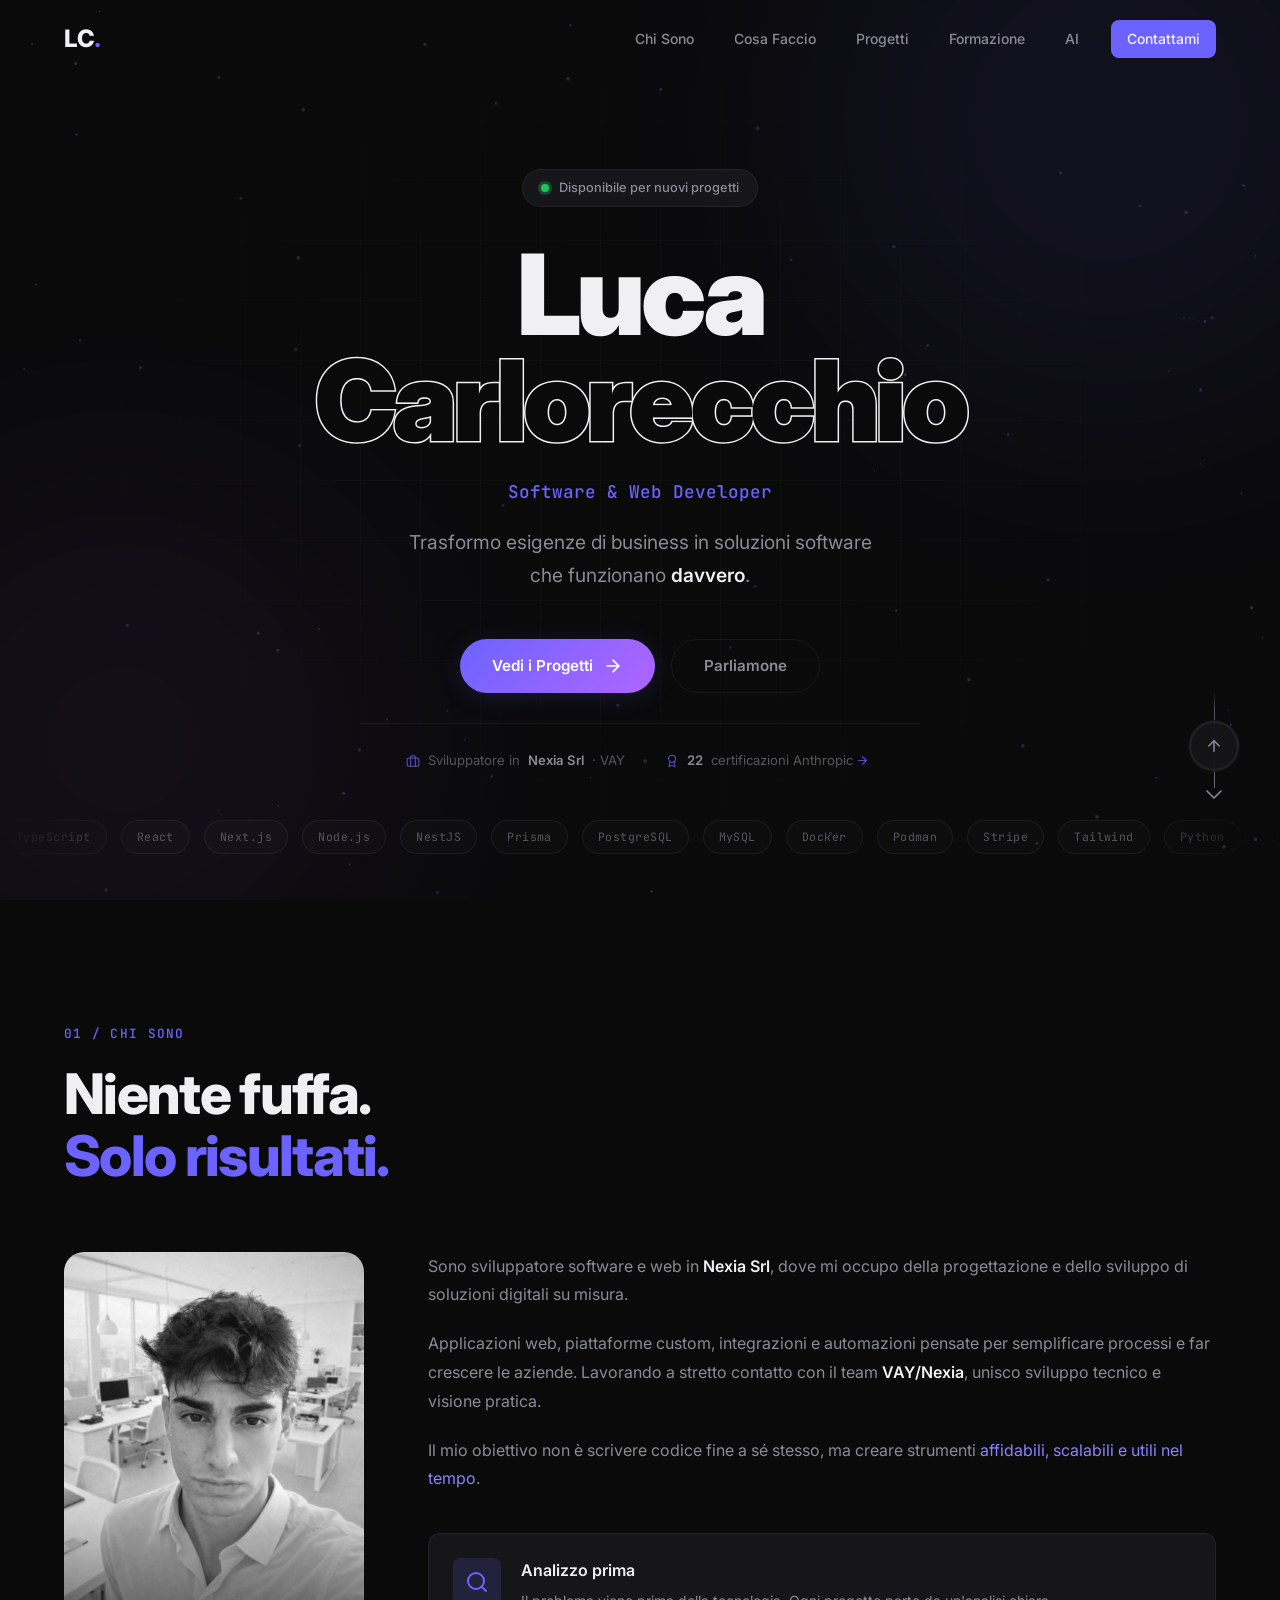
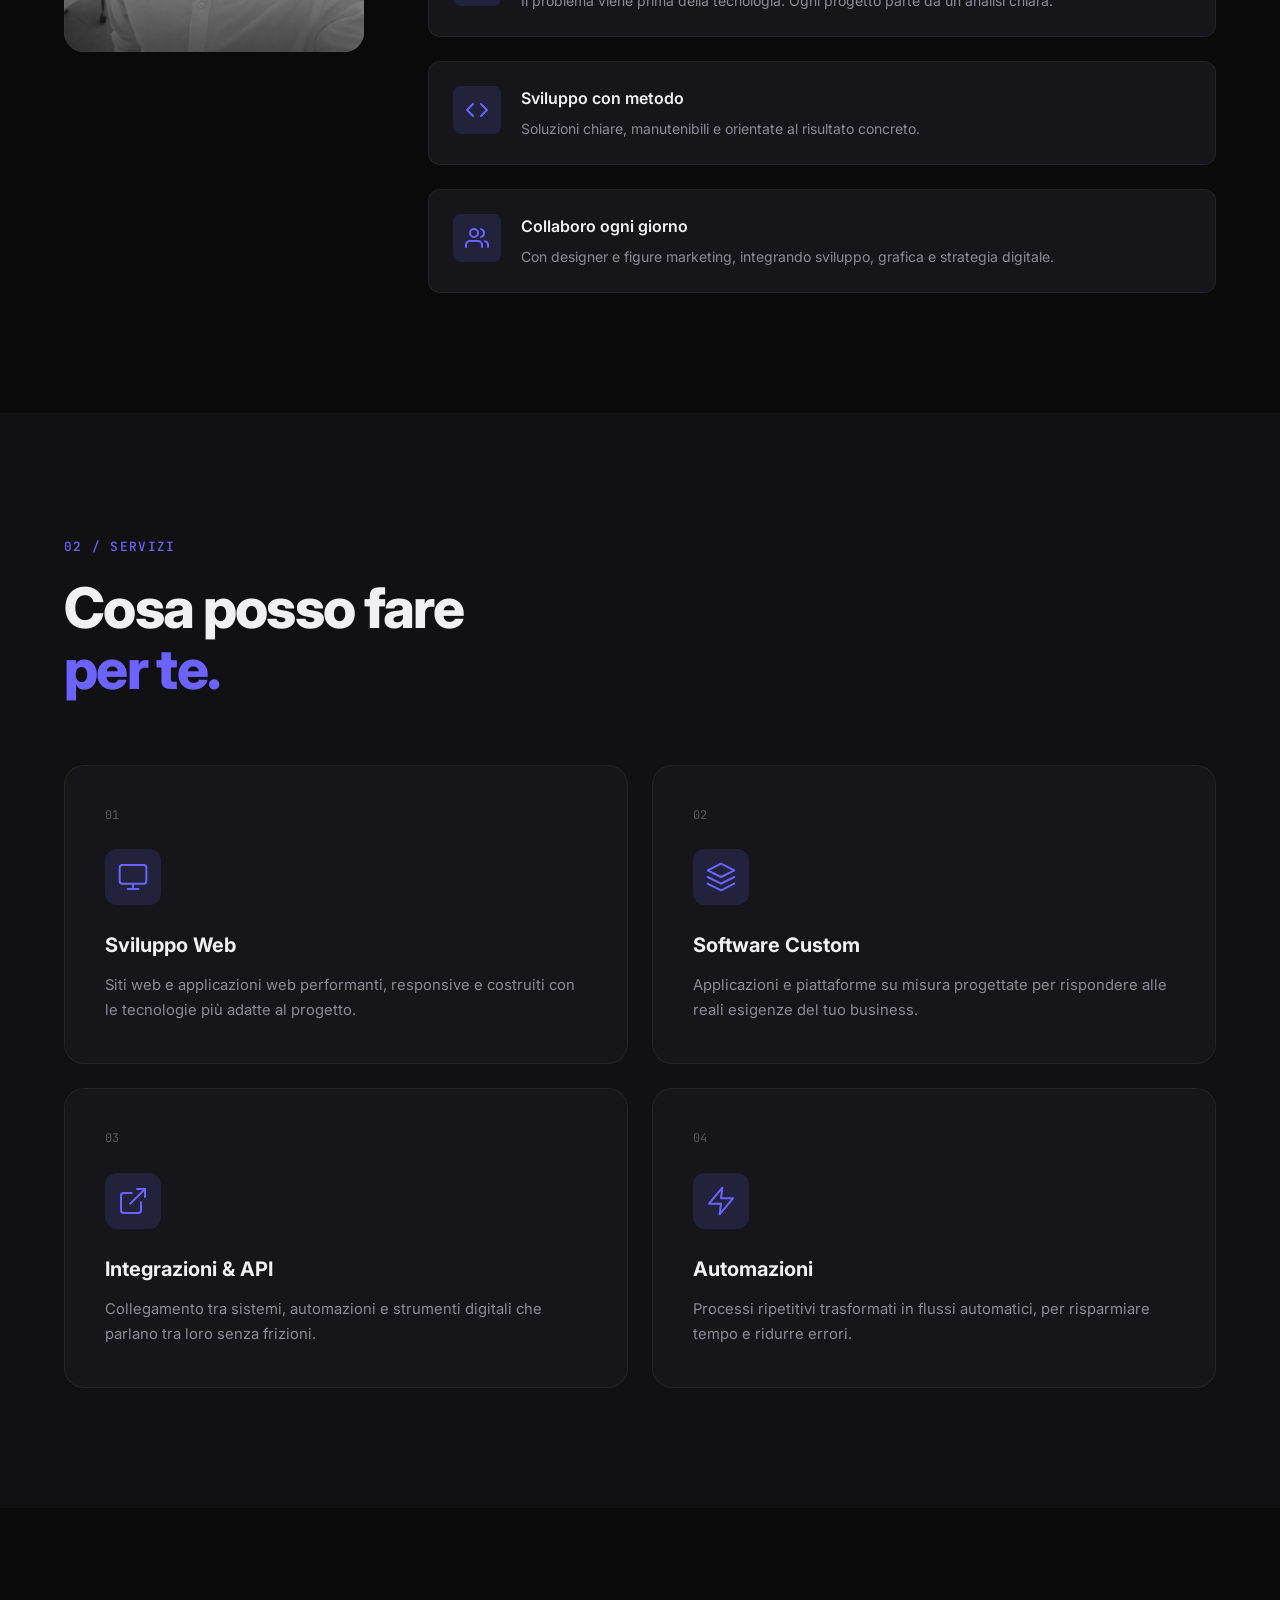
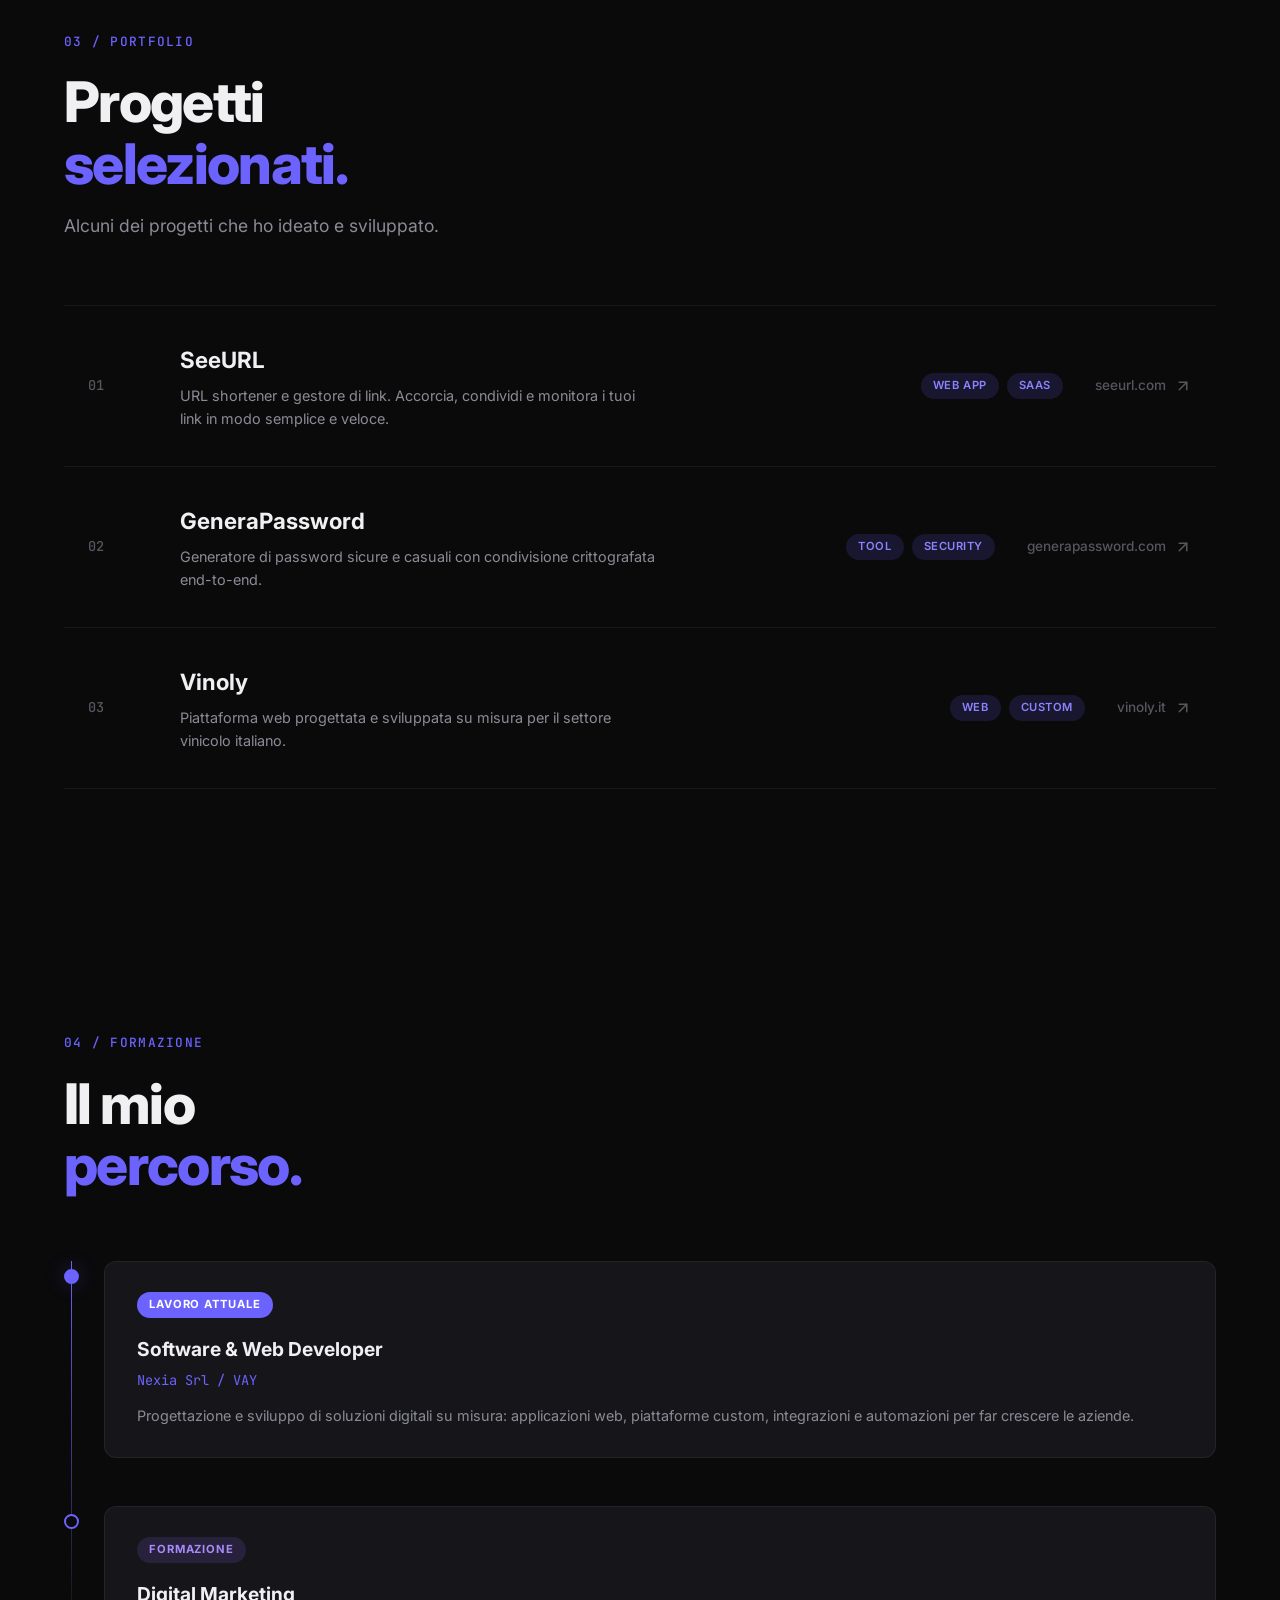
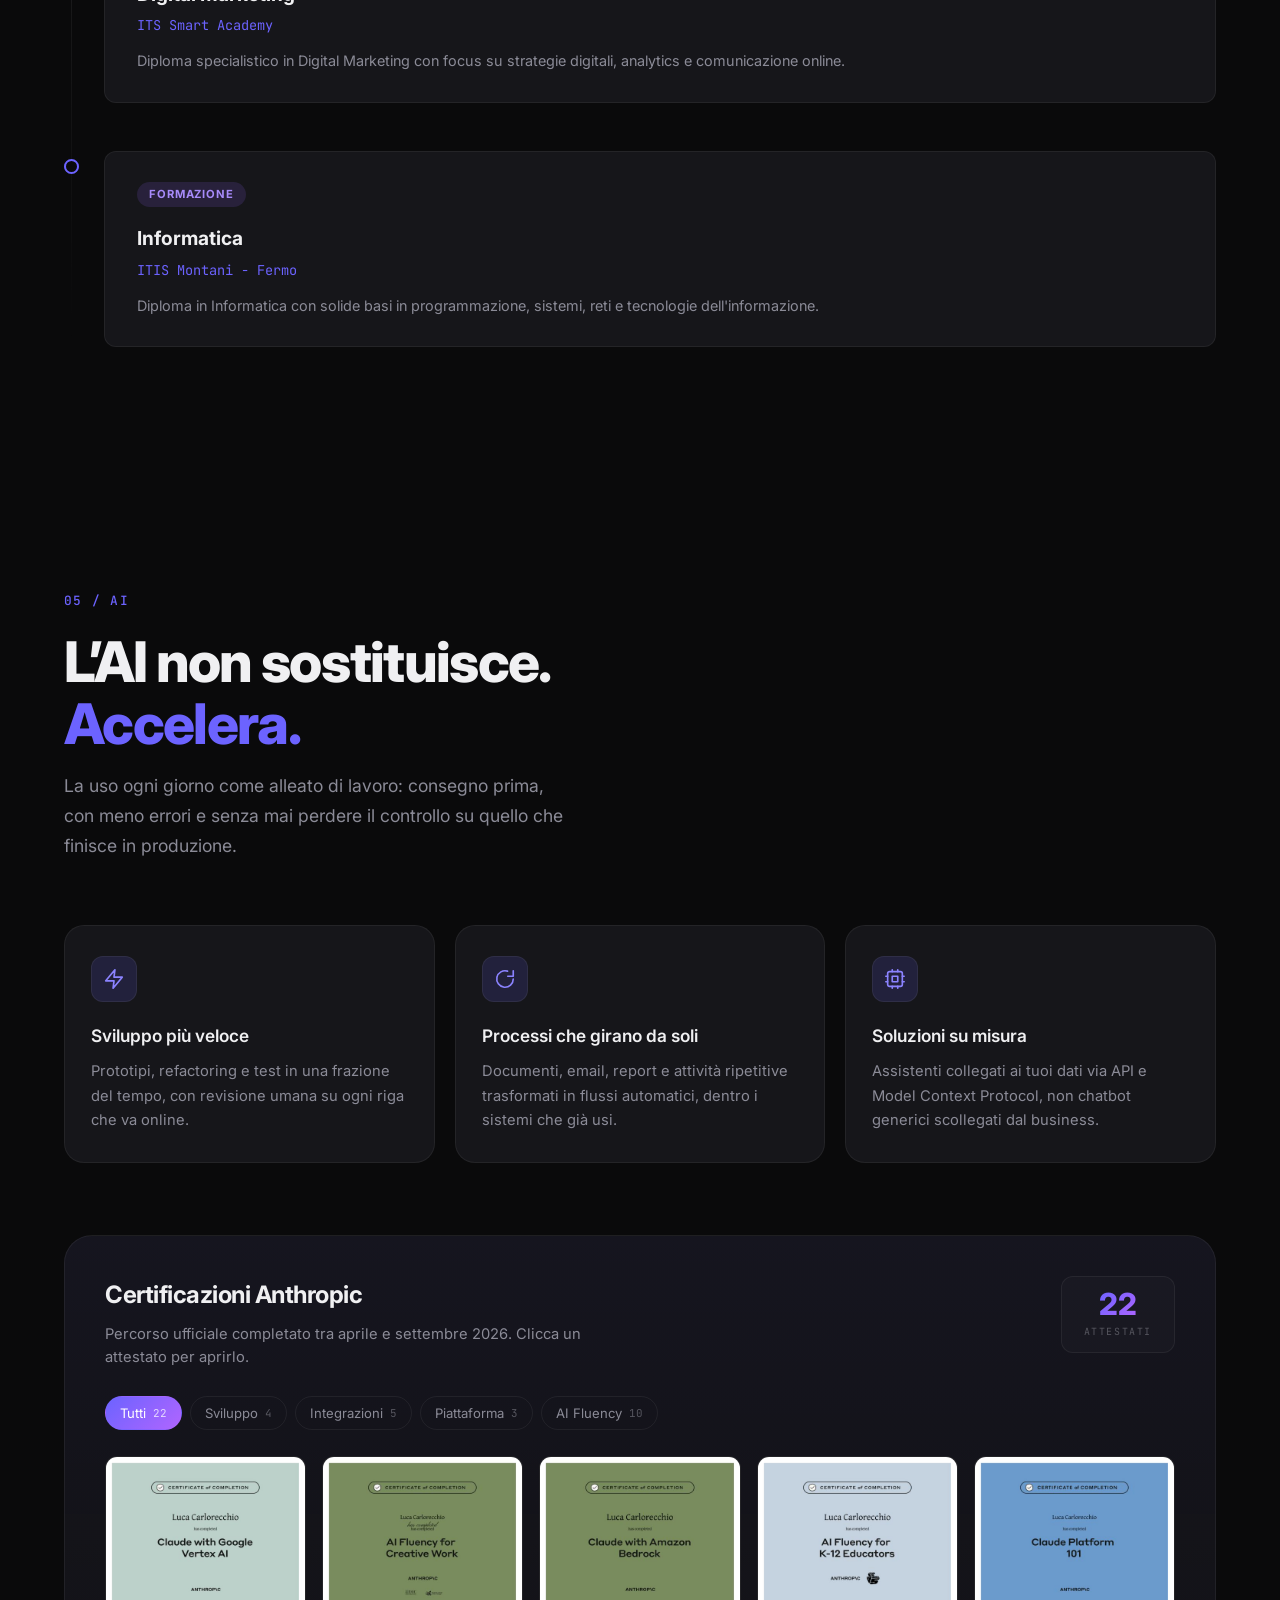
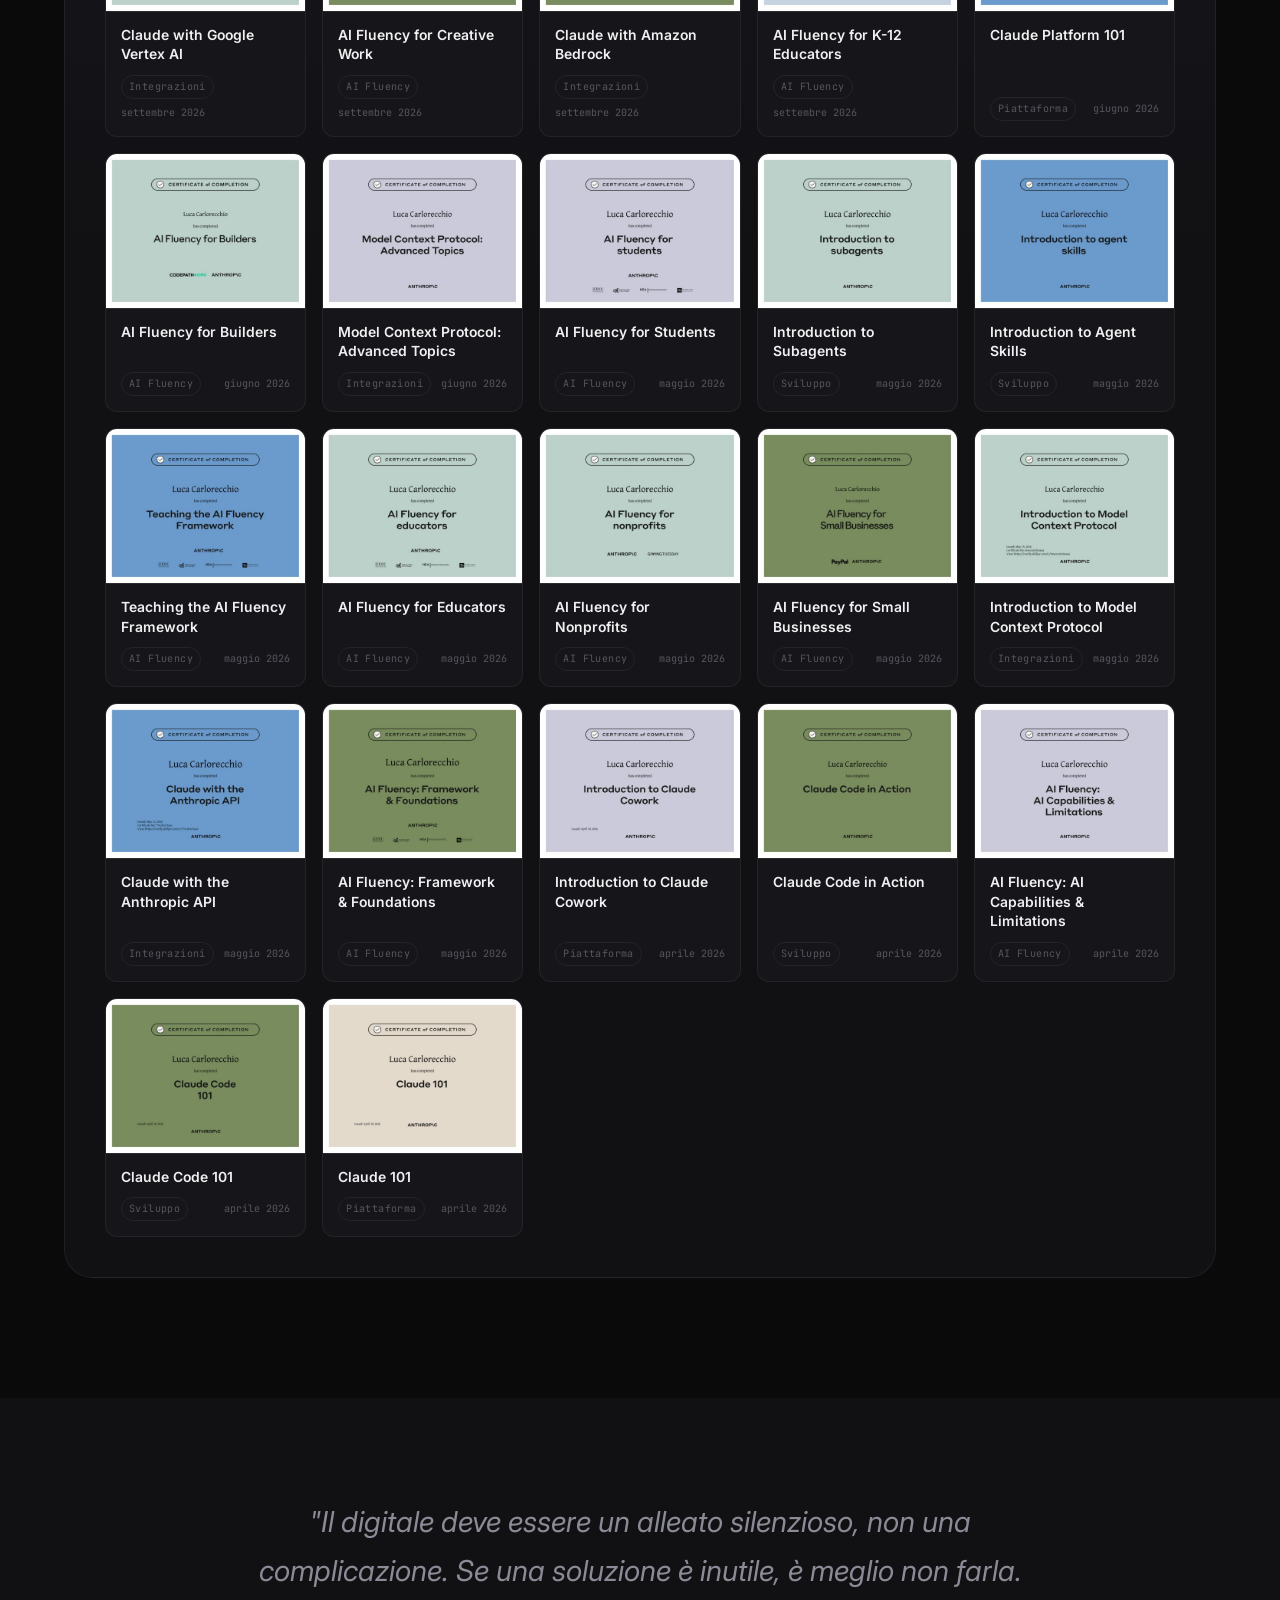
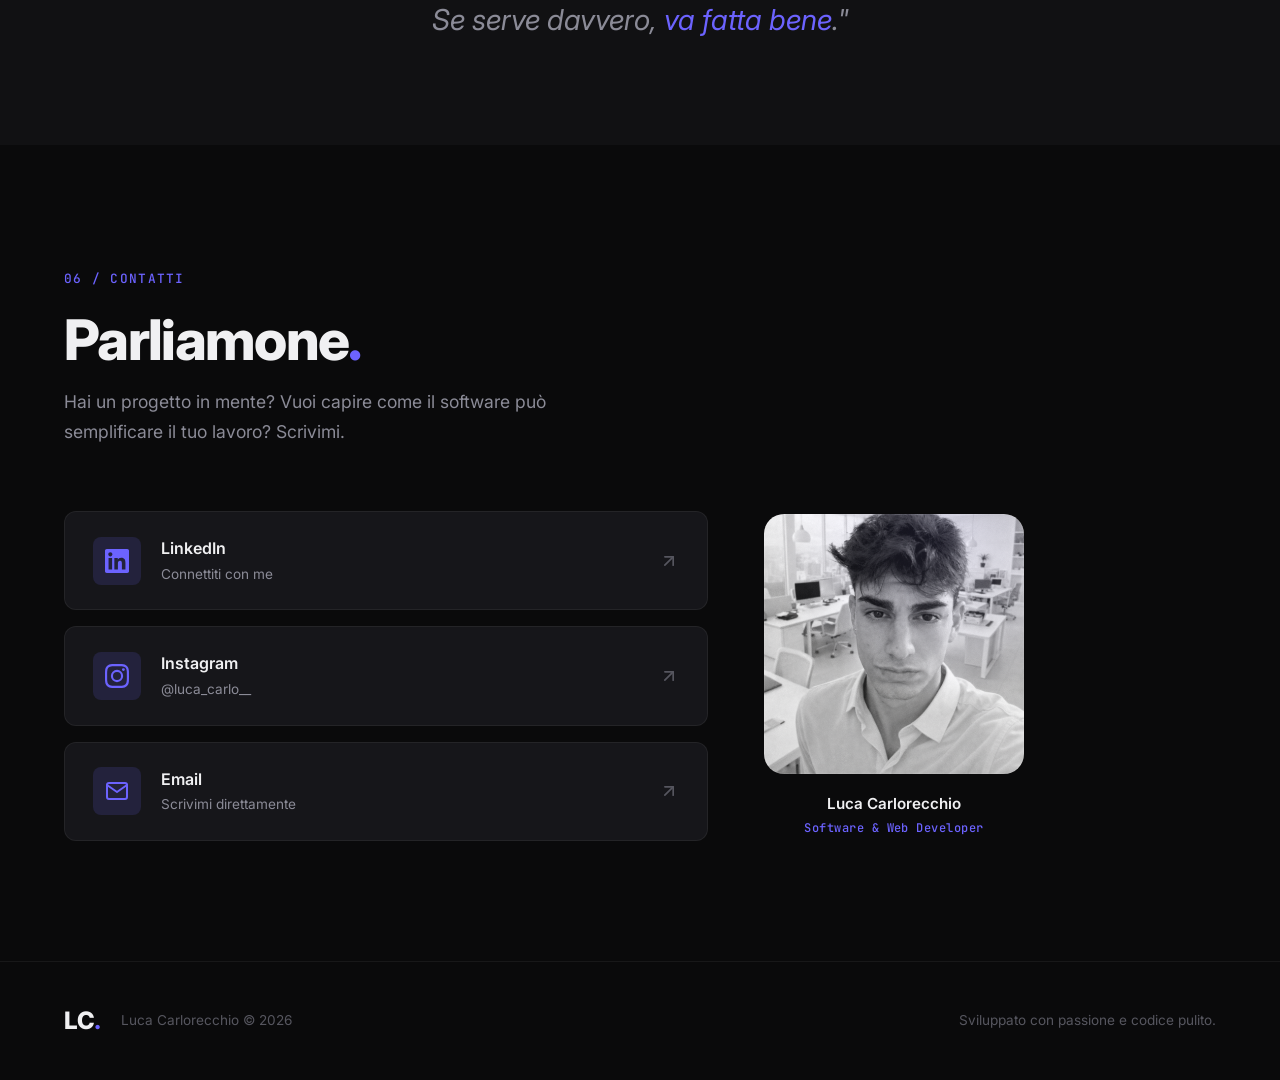
==== commit 44dbfce9: "hero centrata, freccia lunga, credenziali al posto del badge L'indicatore di scorrimento perde la sc" ====
--- a/index.html
+++ b/index.html
@@ -14,8 +14,10 @@
     <!-- Controllo scroll: freccia in giu all'inizio, torna in cima dopo -->
     <div class="scroll-ctl" id="scrollCtl">
         <a href="#about" class="scroll-ctl-down" aria-label="Scorri verso il basso">
-            <span class="scroll-ctl-text">Scorri</span>
             <span class="scroll-ctl-line"></span>
+            <svg class="scroll-ctl-tip" width="16" height="10" viewBox="0 0 16 10" fill="none" aria-hidden="true">
+                <path d="M1 1L8 8L15 1" stroke="currentColor" stroke-width="1.6" stroke-linecap="round" stroke-linejoin="round"/>
+            </svg>
         </a>
         <button type="button" class="scroll-ctl-top" id="scrollTop" aria-label="Torna in cima">
             <svg class="scroll-ctl-ring" viewBox="0 0 48 48" aria-hidden="true">
@@ -76,13 +78,18 @@
                 </a>
                 <a href="#contact" class="btn btn--ghost">Parliamone</a>
             </div>
-            <a href="#ai" class="hero-cert" data-animate="fade-up" data-delay="500">
-                <span class="hero-cert-mark">
-                    <svg width="13" height="13" viewBox="0 0 24 24" fill="none" stroke="currentColor" stroke-width="3" stroke-linecap="round" stroke-linejoin="round"><polyline points="20 6 9 17 4 12"></polyline></svg>
+            <div class="hero-facts" data-animate="fade-up" data-delay="500">
+                <span class="hero-fact">
+                    <svg width="14" height="14" viewBox="0 0 24 24" fill="none" stroke="currentColor" stroke-width="1.8" stroke-linecap="round" stroke-linejoin="round"><rect x="2" y="7" width="20" height="14" rx="2"></rect><path d="M16 21V5a2 2 0 0 0-2-2h-4a2 2 0 0 0-2 2v16"></path></svg>
+                    Sviluppatore in <strong>Nexia Srl</strong> &middot; VAY
                 </span>
-                <strong>22</strong> certificazioni Anthropic
-                <svg class="hero-cert-go" width="14" height="14" viewBox="0 0 24 24" fill="none" stroke="currentColor" stroke-width="2" stroke-linecap="round" stroke-linejoin="round"><line x1="5" y1="12" x2="19" y2="12"></line><polyline points="12 5 19 12 12 19"></polyline></svg>
-            </a>
+                <span class="hero-facts-sep" aria-hidden="true"></span>
+                <a href="#ai" class="hero-fact hero-fact--link">
+                    <svg width="14" height="14" viewBox="0 0 24 24" fill="none" stroke="currentColor" stroke-width="1.8" stroke-linecap="round" stroke-linejoin="round"><circle cx="12" cy="8" r="6"></circle><path d="M15.477 12.89 17 22l-5-3-5 3 1.523-9.11"></path></svg>
+                    <strong>22</strong> certificazioni Anthropic
+                    <svg class="hero-fact-go" width="13" height="13" viewBox="0 0 24 24" fill="none" stroke="currentColor" stroke-width="2" stroke-linecap="round" stroke-linejoin="round"><line x1="5" y1="12" x2="19" y2="12"></line><polyline points="12 5 19 12 12 19"></polyline></svg>
+                </a>
+            </div>
         </div>
         <div class="hero-stack" aria-label="Tecnologie che utilizzo">
             <div class="hero-stack-track">
--- a/style.css
+++ b/style.css
@@ -237,6 +237,10 @@
 .hero-content {
     position: relative;
     z-index: 1;
+    display: flex;
+    flex-direction: column;
+    align-items: center;
+    text-align: center;
 }
 
 .hero-badge {
@@ -250,7 +254,7 @@
     font-size: 0.8rem;
     font-weight: 500;
     color: var(--text-secondary);
-    margin-bottom: 40px;
+    margin-bottom: 34px;
 }
 
 .pulse-dot {
@@ -311,6 +315,7 @@
     max-width: 540px;
     line-height: 1.7;
     margin-bottom: 48px;
+    margin-inline: auto;
 }
 
 .hero-description em {
@@ -323,7 +328,8 @@
     display: flex;
     gap: 16px;
     flex-wrap: wrap;
-    margin-bottom: 34px;
+    justify-content: center;
+    margin-bottom: 30px;
 }
 
 /* === Buttons === */
@@ -1203,51 +1209,63 @@
     }
 }
 
-/* === Hero: badge certificazioni === */
-.hero-cert {
+/* === Hero: riga credenziali === */
+.hero-facts {
+    display: flex;
+    align-items: center;
+    justify-content: center;
+    flex-wrap: wrap;
+    gap: 10px 18px;
+    padding-top: 26px;
+    border-top: 1px solid var(--border);
+    width: min(560px, 100%);
+}
+
+.hero-fact {
     display: inline-flex;
     align-items: center;
-    gap: 10px;
-    margin-top: 36px;
-    padding: 9px 16px 9px 10px;
-    border: 1px solid var(--border);
-    border-radius: 100px;
-    background: rgba(255, 255, 255, 0.02);
-    color: var(--text-secondary);
-    font-size: 0.85rem;
+    gap: 8px;
+    font-size: 0.82rem;
+    color: var(--text-tertiary);
     text-decoration: none;
-    transition: var(--transition);
-}
-
-.hero-cert strong {
-    color: var(--text-primary);
-    font-weight: 700;
-}
-
-.hero-cert-mark {
-    display: grid;
-    place-items: center;
-    width: 22px;
-    height: 22px;
+    transition: color 0.3s ease;
+}
+
+.hero-fact svg {
+    color: var(--accent);
+    opacity: 0.8;
+    flex: none;
+}
+
+.hero-fact strong {
+    color: var(--text-secondary);
+    font-weight: 600;
+    transition: color 0.3s ease;
+}
+
+.hero-facts-sep {
+    width: 4px;
+    height: 4px;
     border-radius: 50%;
-    background: var(--gradient-accent);
-    color: #fff;
-    flex: none;
-}
-
-.hero-cert-go {
+    background: var(--border-hover);
+}
+
+.hero-fact--link:hover {
+    color: var(--text-secondary);
+}
+
+.hero-fact--link:hover strong {
+    color: var(--accent-light);
+}
+
+.hero-fact-go {
     opacity: 0;
-    transform: translateX(-6px);
-    transition: var(--transition);
-}
-
-.hero-cert:hover {
-    border-color: var(--border-hover);
-    background: rgba(255, 255, 255, 0.05);
-    color: var(--text-primary);
-}
-
-.hero-cert:hover .hero-cert-go {
+    transform: translateX(-5px);
+    transition: opacity 0.3s ease, transform 0.3s ease;
+    color: var(--accent-light);
+}
+
+.hero-fact--link:hover .hero-fact-go {
     opacity: 1;
     transform: none;
 }
@@ -1311,8 +1329,8 @@
 /* === Controllo scroll (basso a destra) === */
 .scroll-ctl {
     position: fixed;
-    right: 34px;
-    bottom: 34px;
+    right: 40px;
+    bottom: 100px;
     z-index: 90;
     display: grid;
     place-items: center;
@@ -1327,7 +1345,7 @@
     display: flex;
     flex-direction: column;
     align-items: center;
-    gap: 12px;
+    gap: 4px;
     color: var(--text-tertiary);
     font-size: 0.62rem;
     font-weight: 500;
@@ -1337,15 +1355,10 @@
     transition: opacity 0.45s ease, transform 0.45s ease, color 0.3s ease;
 }
 
-.scroll-ctl-down .scroll-ctl-text {
-    padding-left: 0.28em;
-    writing-mode: vertical-rl;
-}
-
 .scroll-ctl-line {
     width: 1px;
-    height: 74px;
-    background: linear-gradient(to bottom, transparent, var(--text-tertiary) 20%, var(--text-tertiary) 80%, transparent);
+    height: 96px;
+    background: linear-gradient(to bottom, transparent, rgba(139, 139, 151, 0.55) 18%, rgba(139, 139, 151, 0.75) 100%);
     position: relative;
     overflow: hidden;
 }
@@ -1361,8 +1374,30 @@
     animation: scrollLine 2.2s ease-in-out infinite;
 }
 
+.scroll-ctl-tip {
+    margin-top: -2px;
+    color: var(--text-secondary);
+    transition: transform 0.35s ease, color 0.3s ease;
+}
+
 .scroll-ctl-down:hover {
     color: var(--accent-light);
+}
+
+.scroll-ctl-down:hover .scroll-ctl-tip {
+    color: var(--accent-light);
+    transform: translateY(3px);
+}
+
+/* la punta si accende quando il bagliore del gambo la raggiunge */
+.scroll-ctl-tip {
+    animation: tipPulse 2.2s ease-in-out infinite;
+}
+
+@keyframes tipPulse {
+    0%, 55% { opacity: 0.6; }
+    78% { opacity: 1; }
+    100% { opacity: 0.45; }
 }
 
 @keyframes scrollLine {
@@ -1689,7 +1724,7 @@
 @media (max-width: 768px) {
     .scroll-ctl {
         right: 18px;
-        bottom: 18px;
+        bottom: 20px;
     }
 
     .scroll-ctl-down {
@@ -1698,6 +1733,16 @@
 
     .hero-stack {
         bottom: 26px;
+    }
+
+    .hero-facts {
+        gap: 8px 12px;
+        padding-top: 20px;
+        font-size: 0.78rem;
+    }
+
+    .hero-facts-sep {
+        display: none;
     }
 
     .hero-stack-run span {
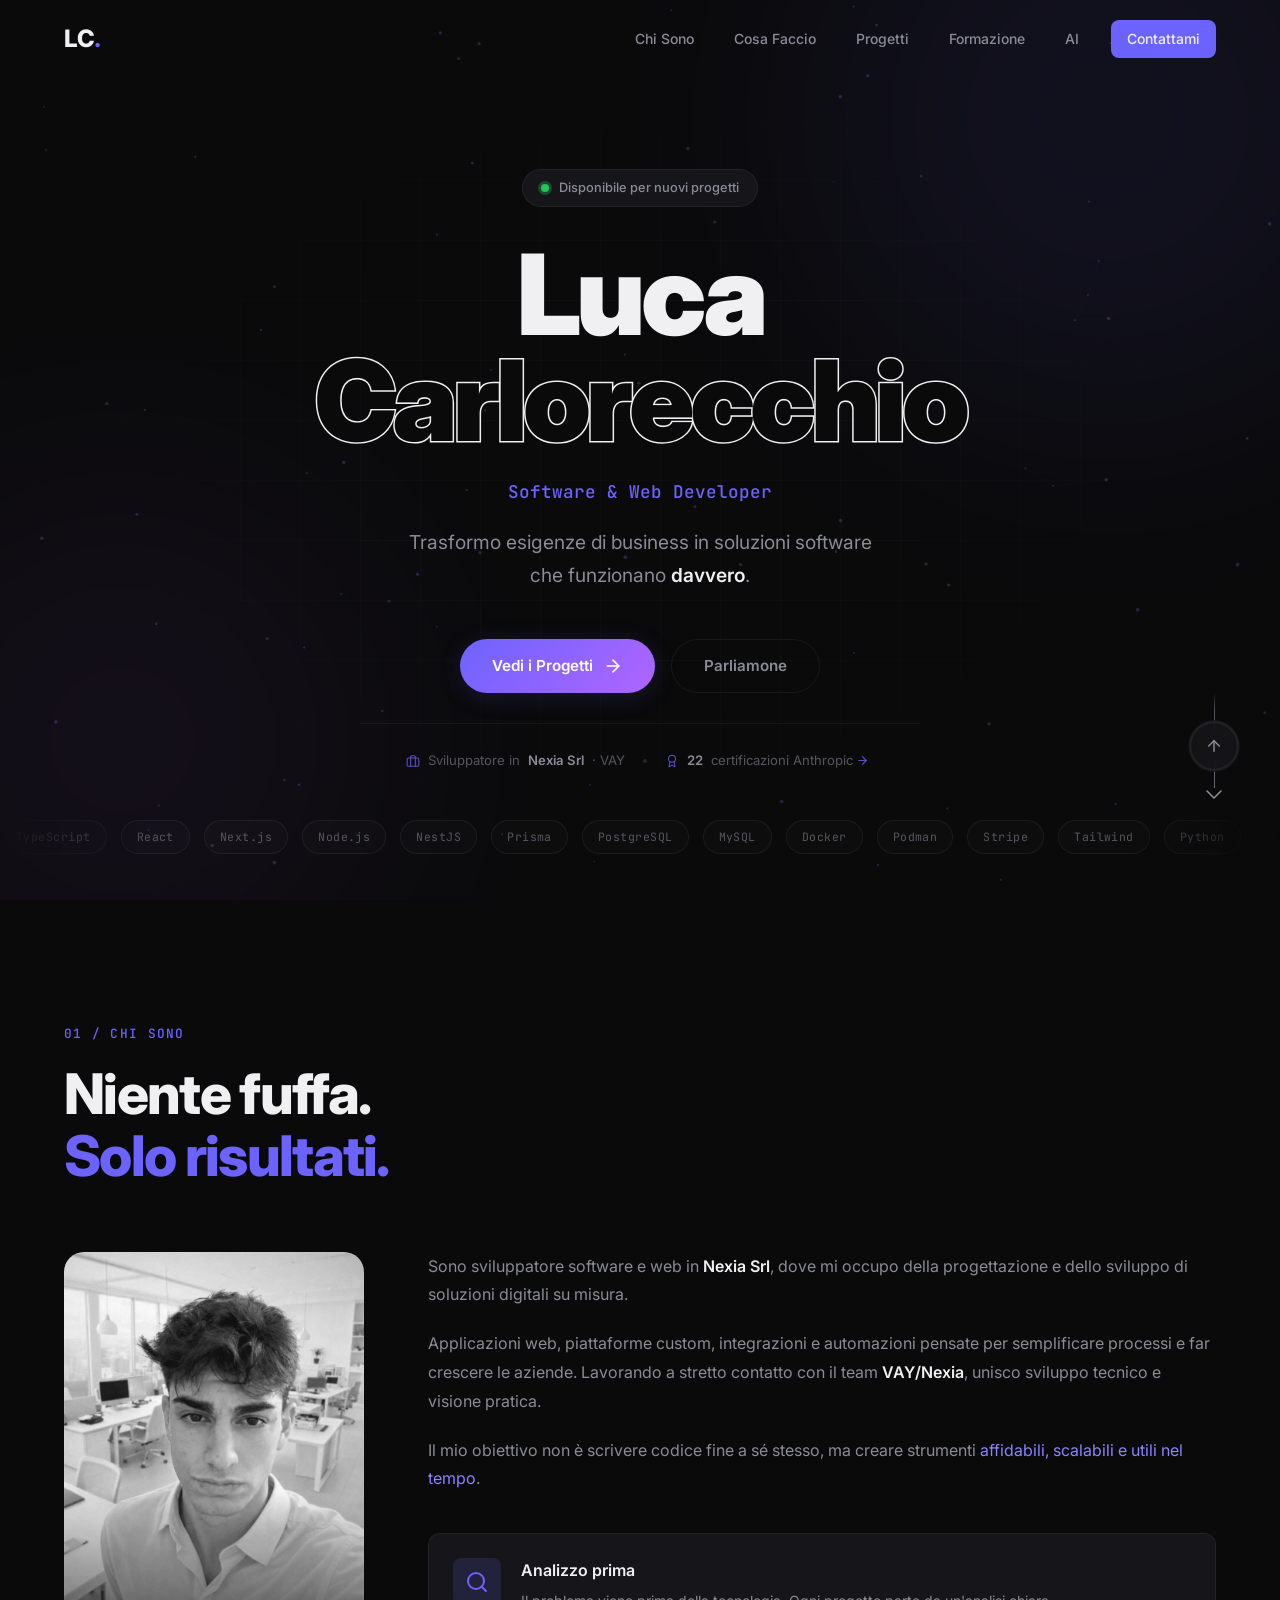
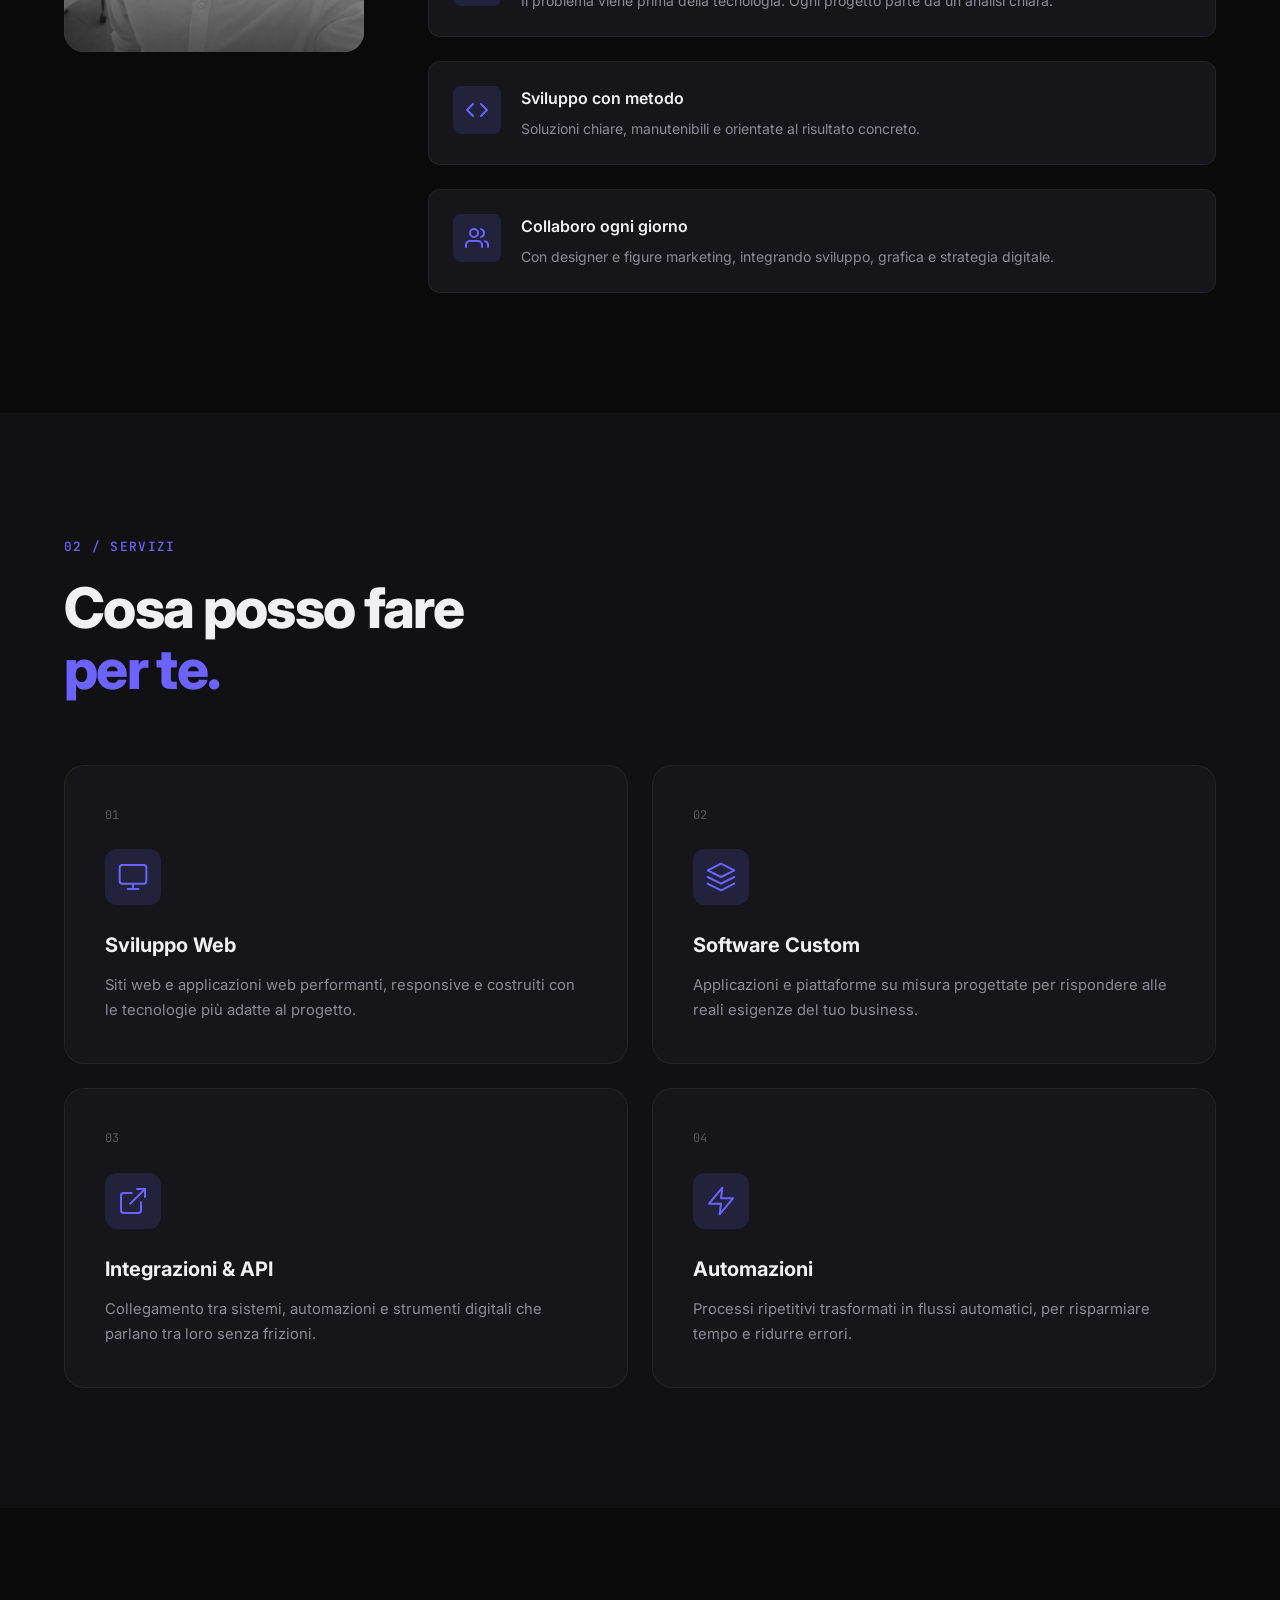
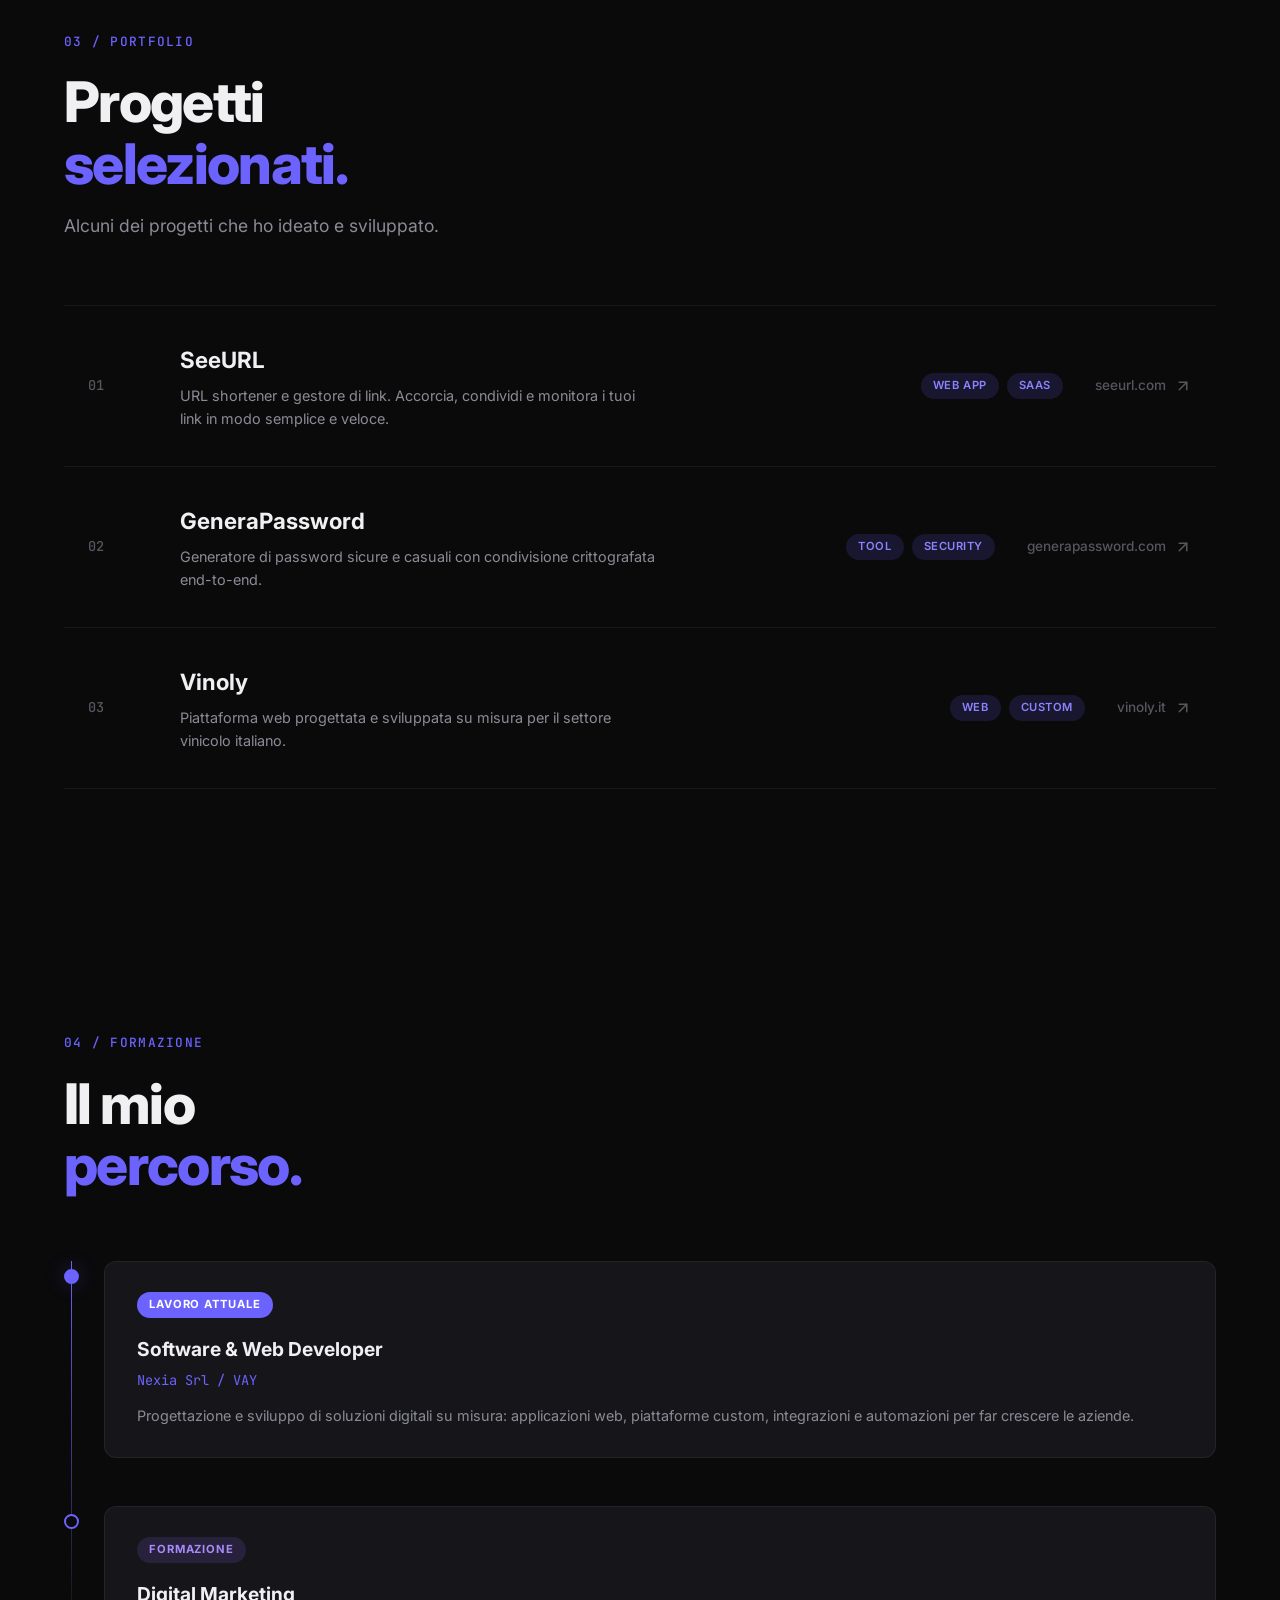
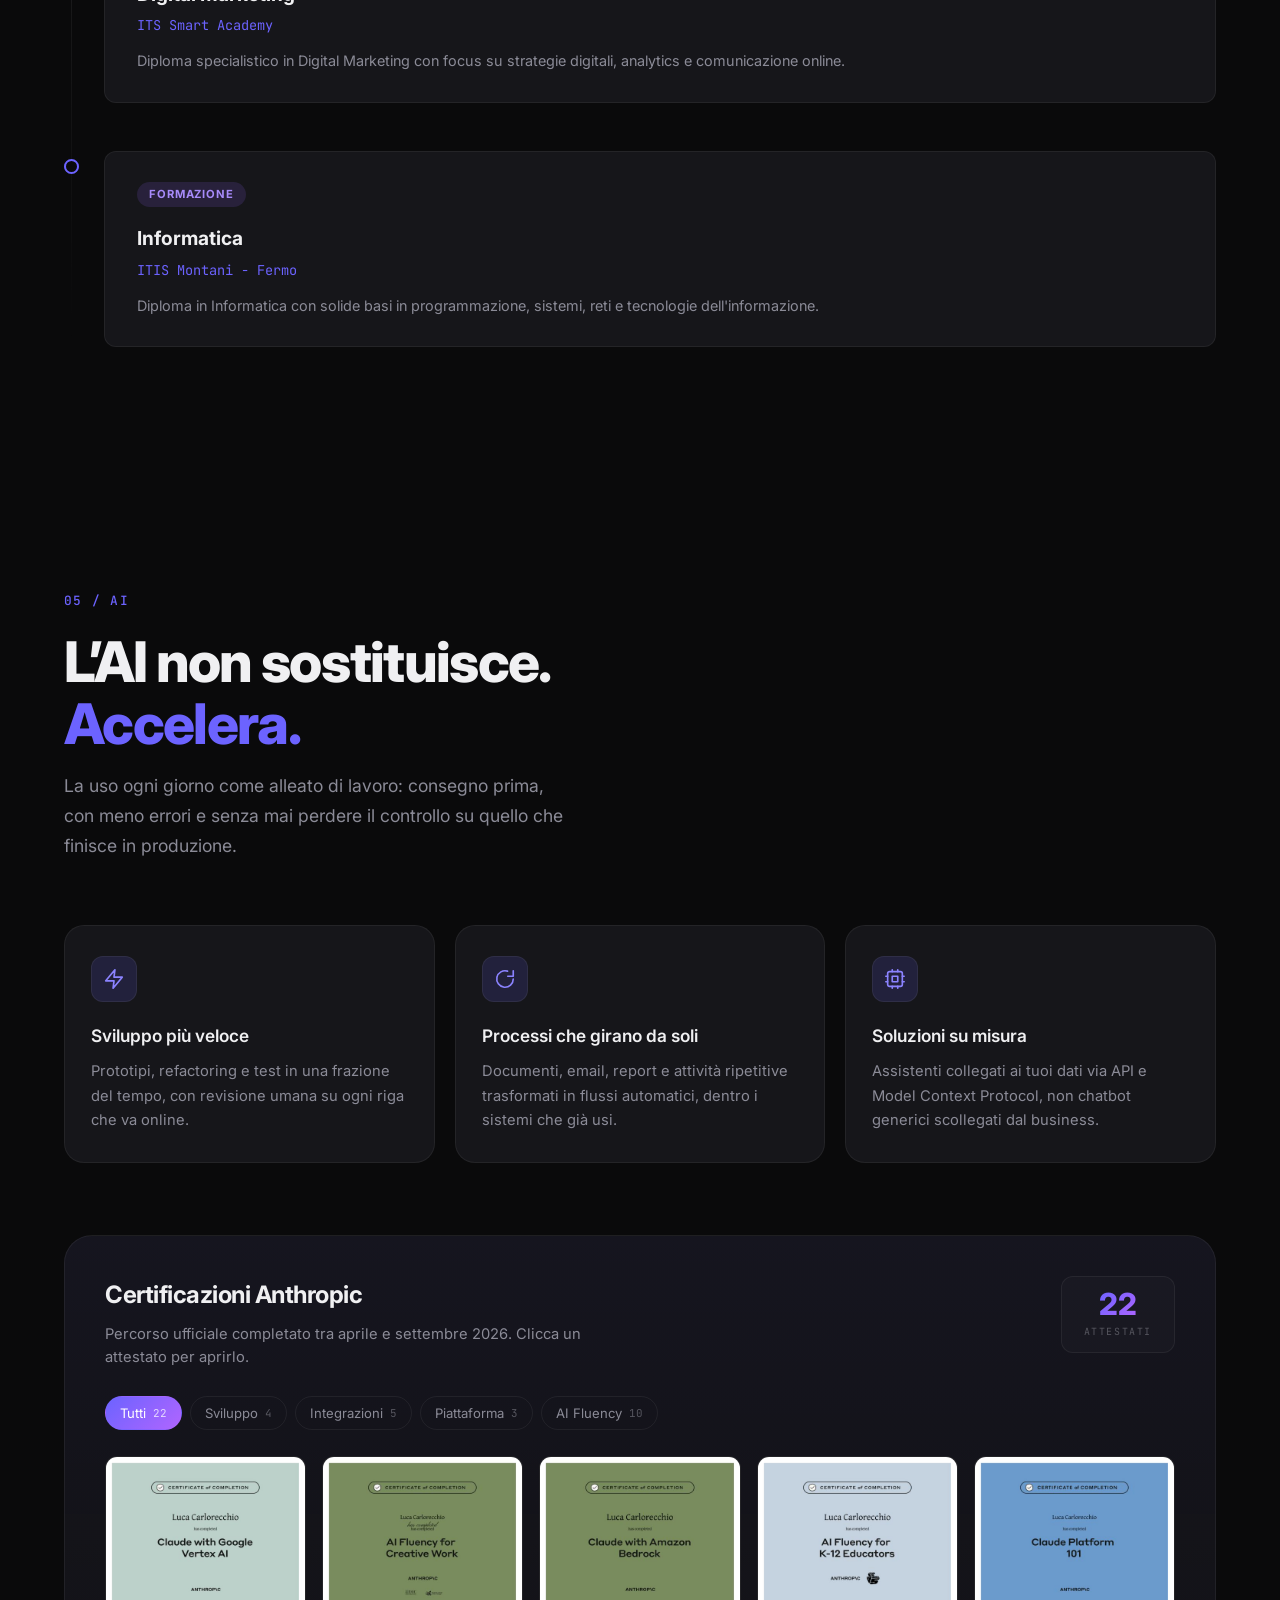
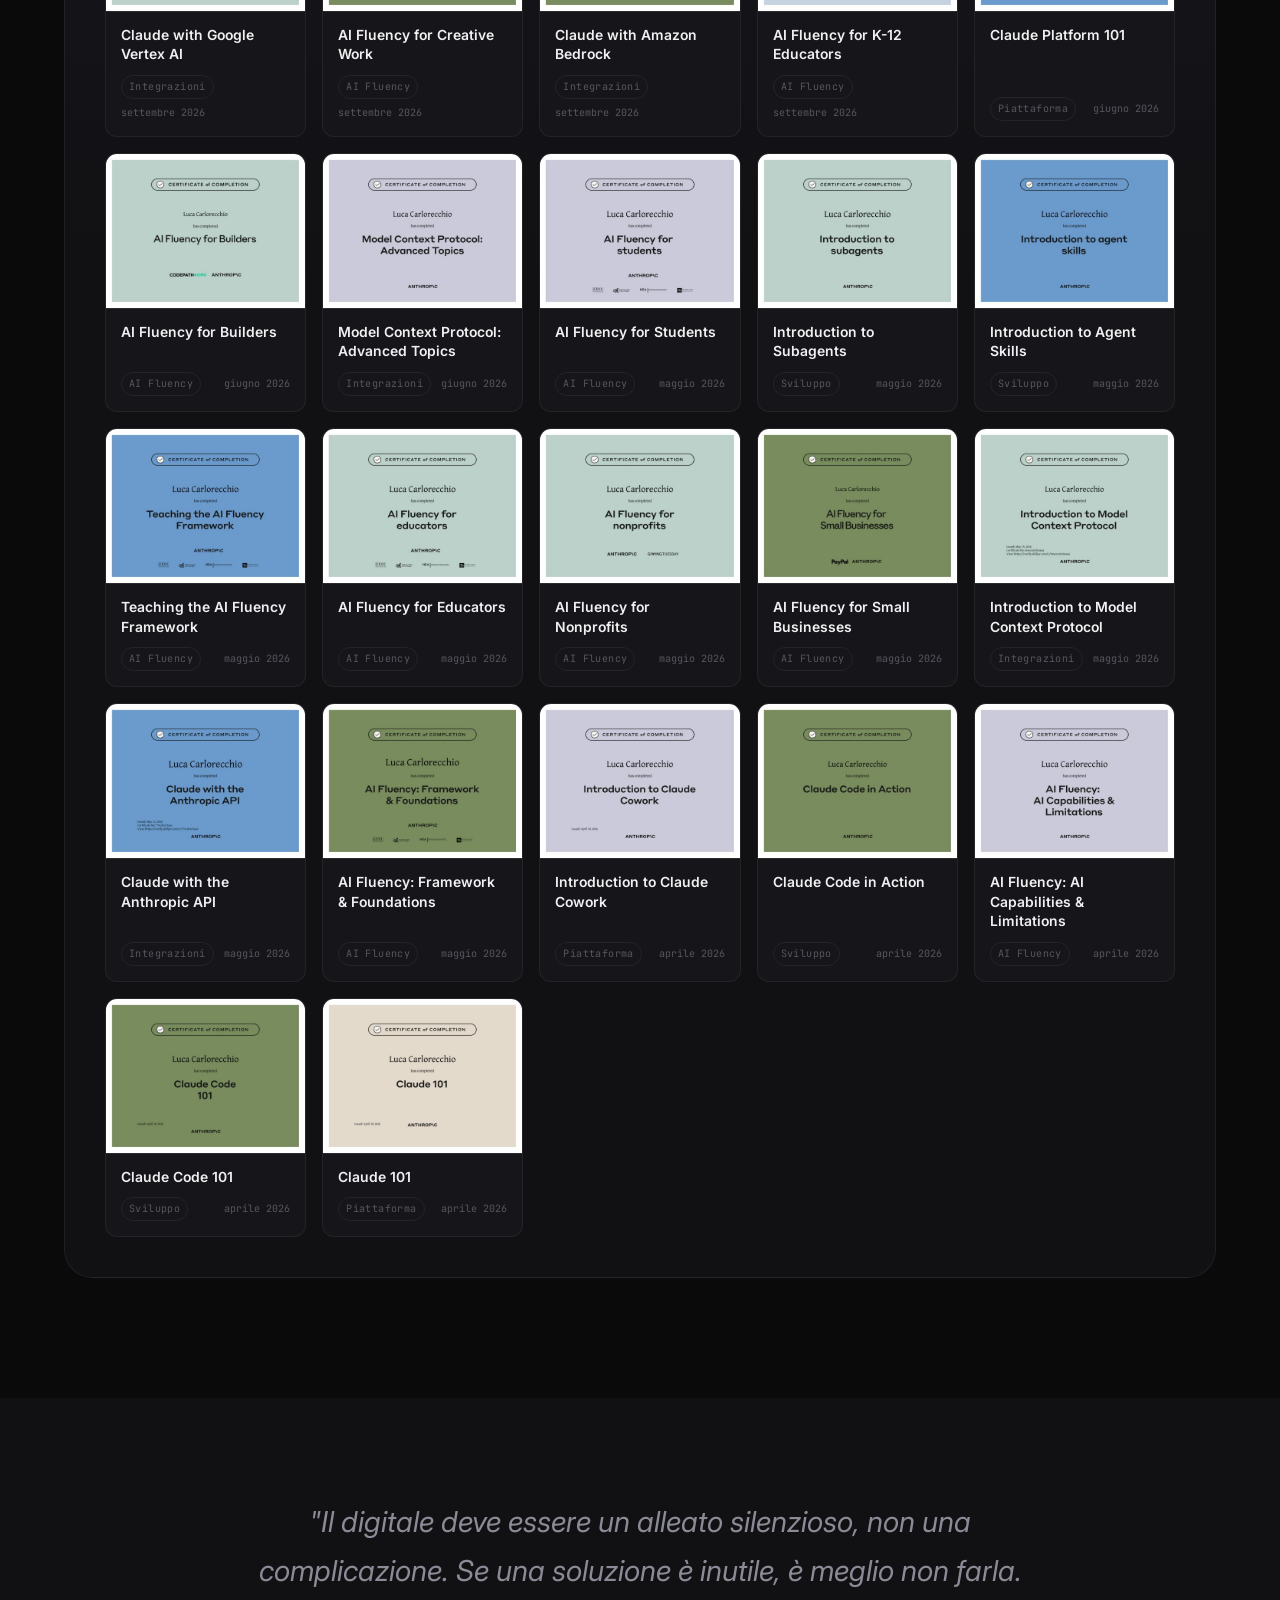
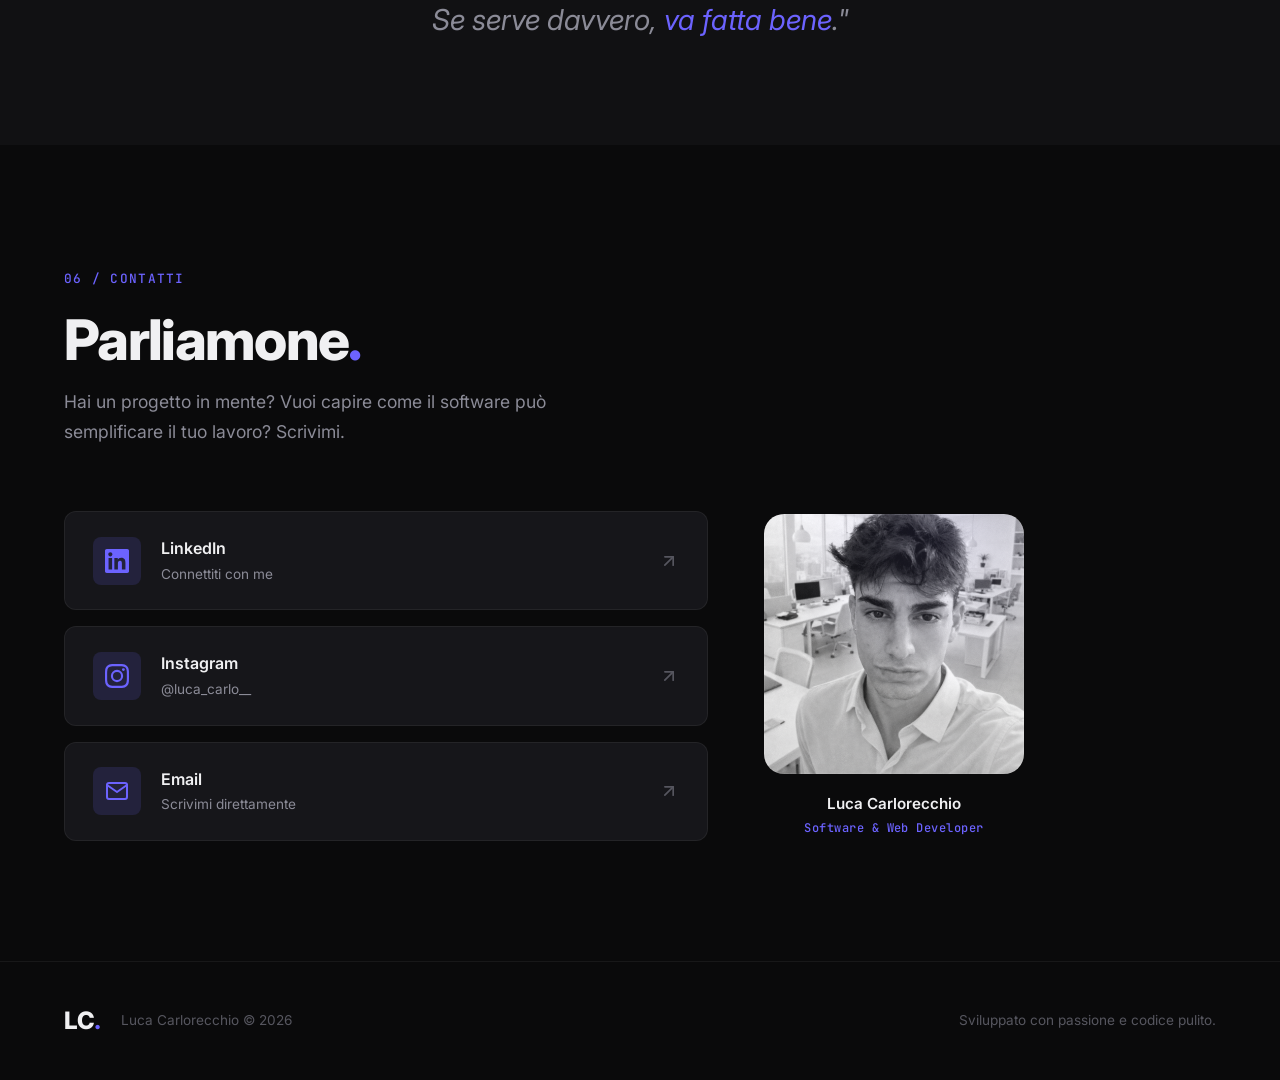
==== commit 7ed559a0: "favicon con il monogramma LC Il sito non aveva icona: il browser chiedeva /favicon.ico e prendeva 40" ====
--- a/index.html
+++ b/index.html
@@ -5,6 +5,12 @@
     <meta name="viewport" content="width=device-width, initial-scale=1.0">
     <title>Luca Carlorecchio | Software & Web Developer</title>
     <meta name="description" content="Luca Carlorecchio - Sviluppatore Software e Web. Trasformo esigenze di business in soluzioni software che funzionano davvero.">
+    <link rel="icon" href="favicon.ico" sizes="32x32">
+    <link rel="icon" type="image/png" sizes="16x16" href="assets/favicon-16.png">
+    <link rel="icon" type="image/png" sizes="32x32" href="assets/favicon-32.png">
+    <link rel="icon" type="image/png" sizes="192x192" href="assets/favicon-192.png">
+    <link rel="apple-touch-icon" href="assets/apple-touch-icon.png">
+    <meta name="theme-color" content="#0a0a0b">
     <link rel="preconnect" href="https://fonts.googleapis.com">
     <link rel="preconnect" href="https://fonts.gstatic.com" crossorigin>
     <link href="https://fonts.googleapis.com/css2?family=Inter:wght@300;400;500;600;700;800;900&family=JetBrains+Mono:wght@400;500;600&display=swap" rel="stylesheet">
